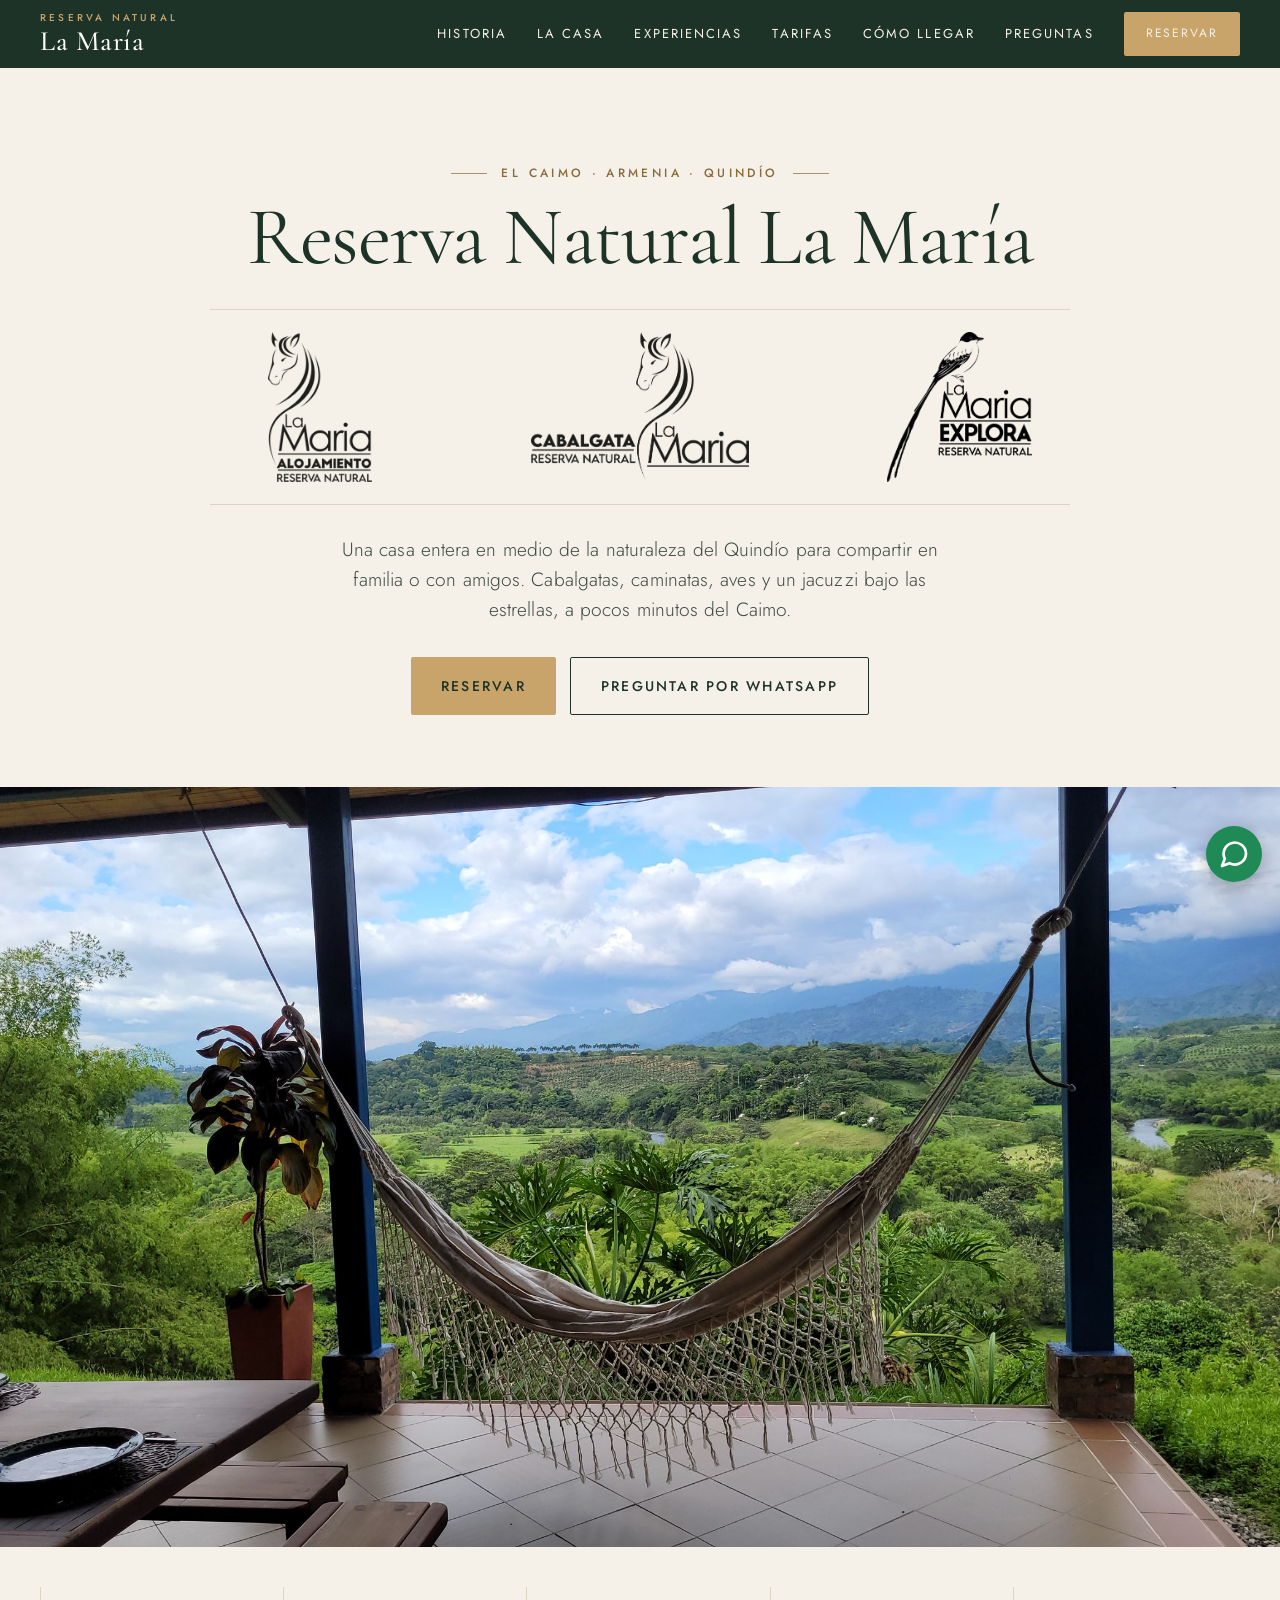
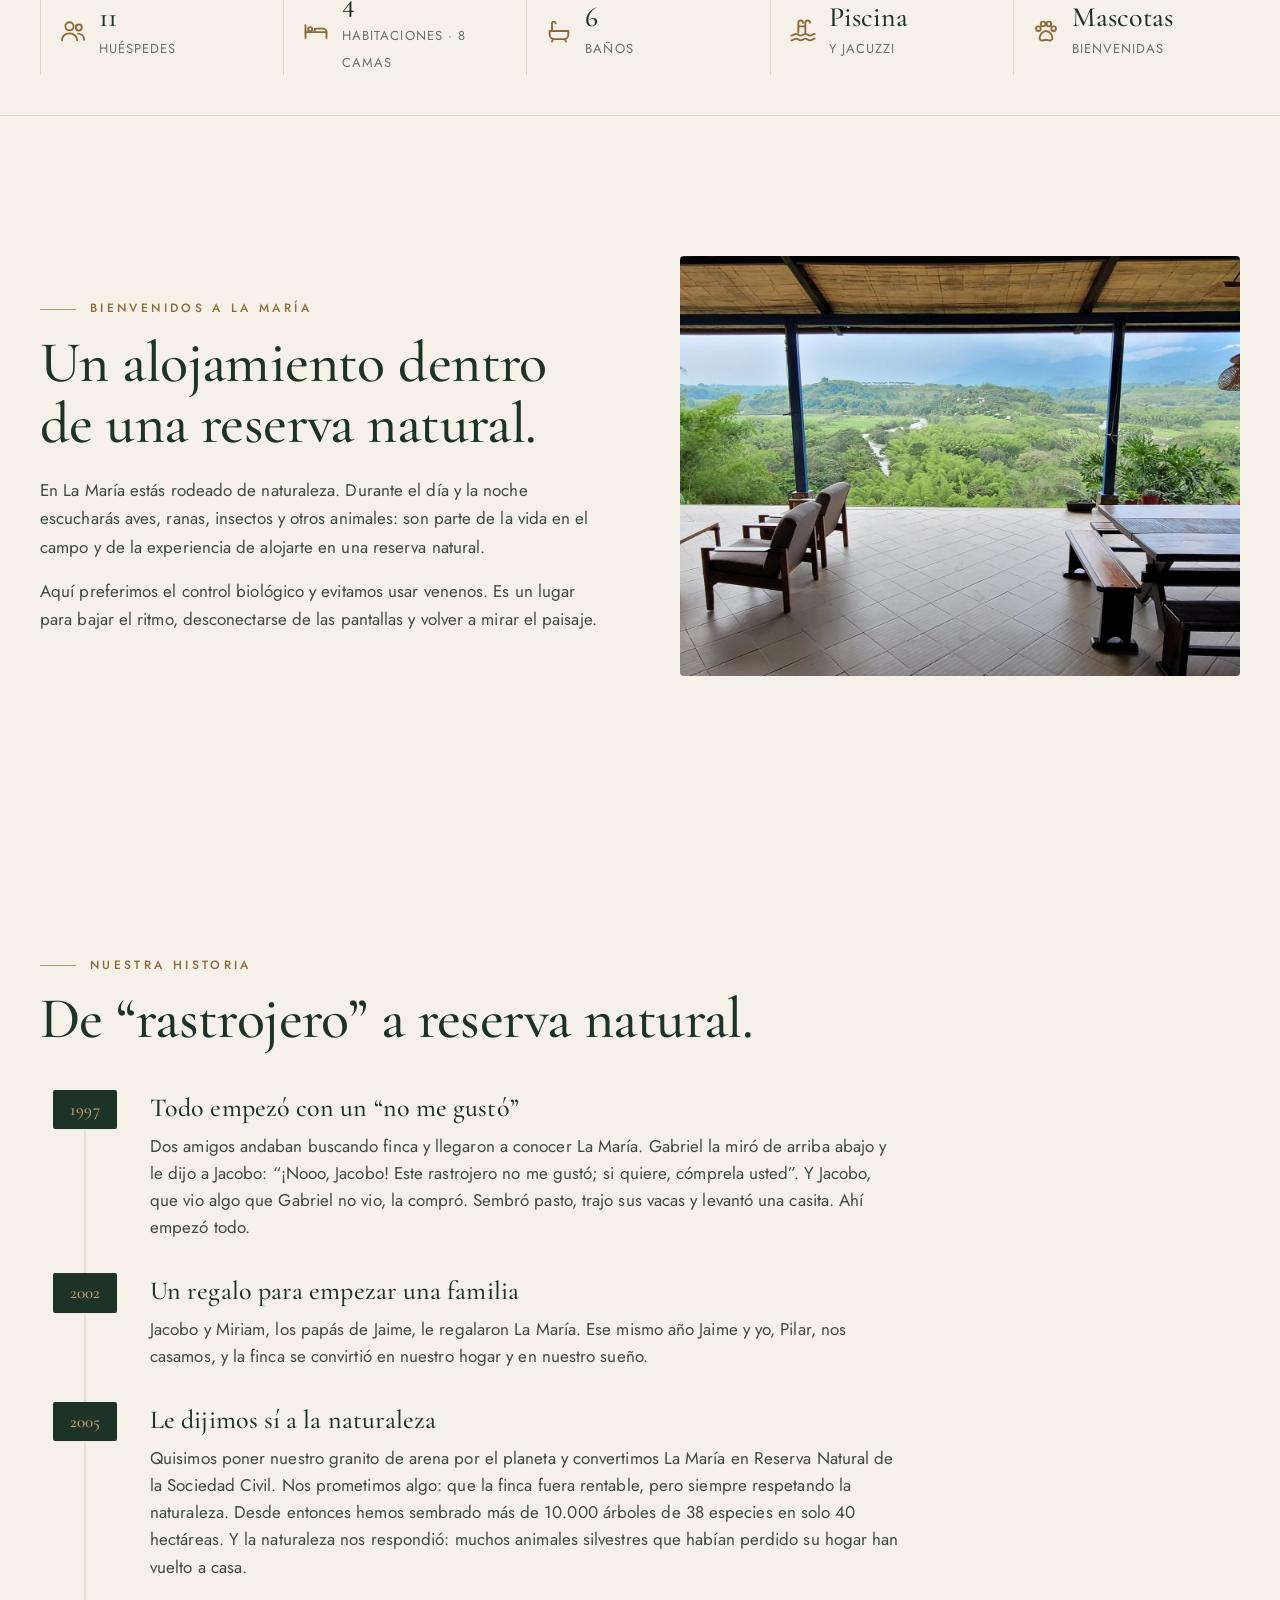
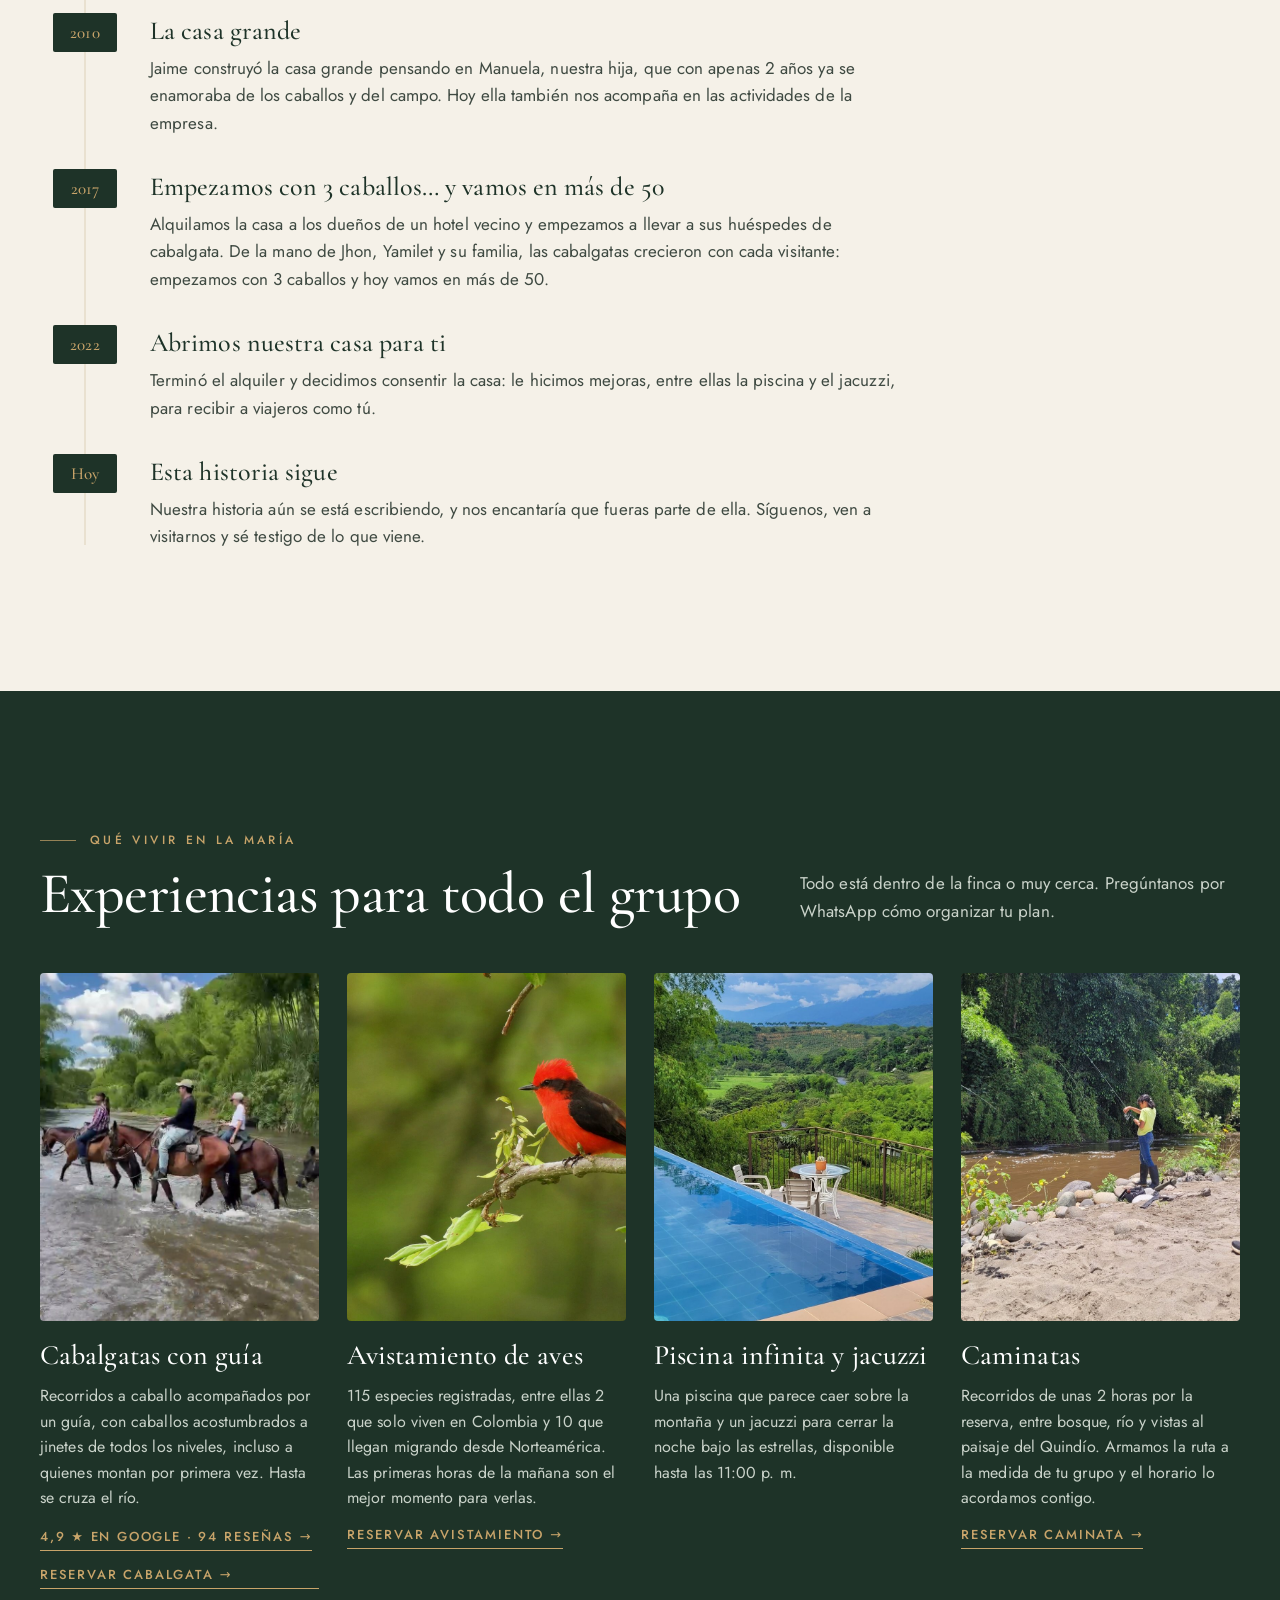
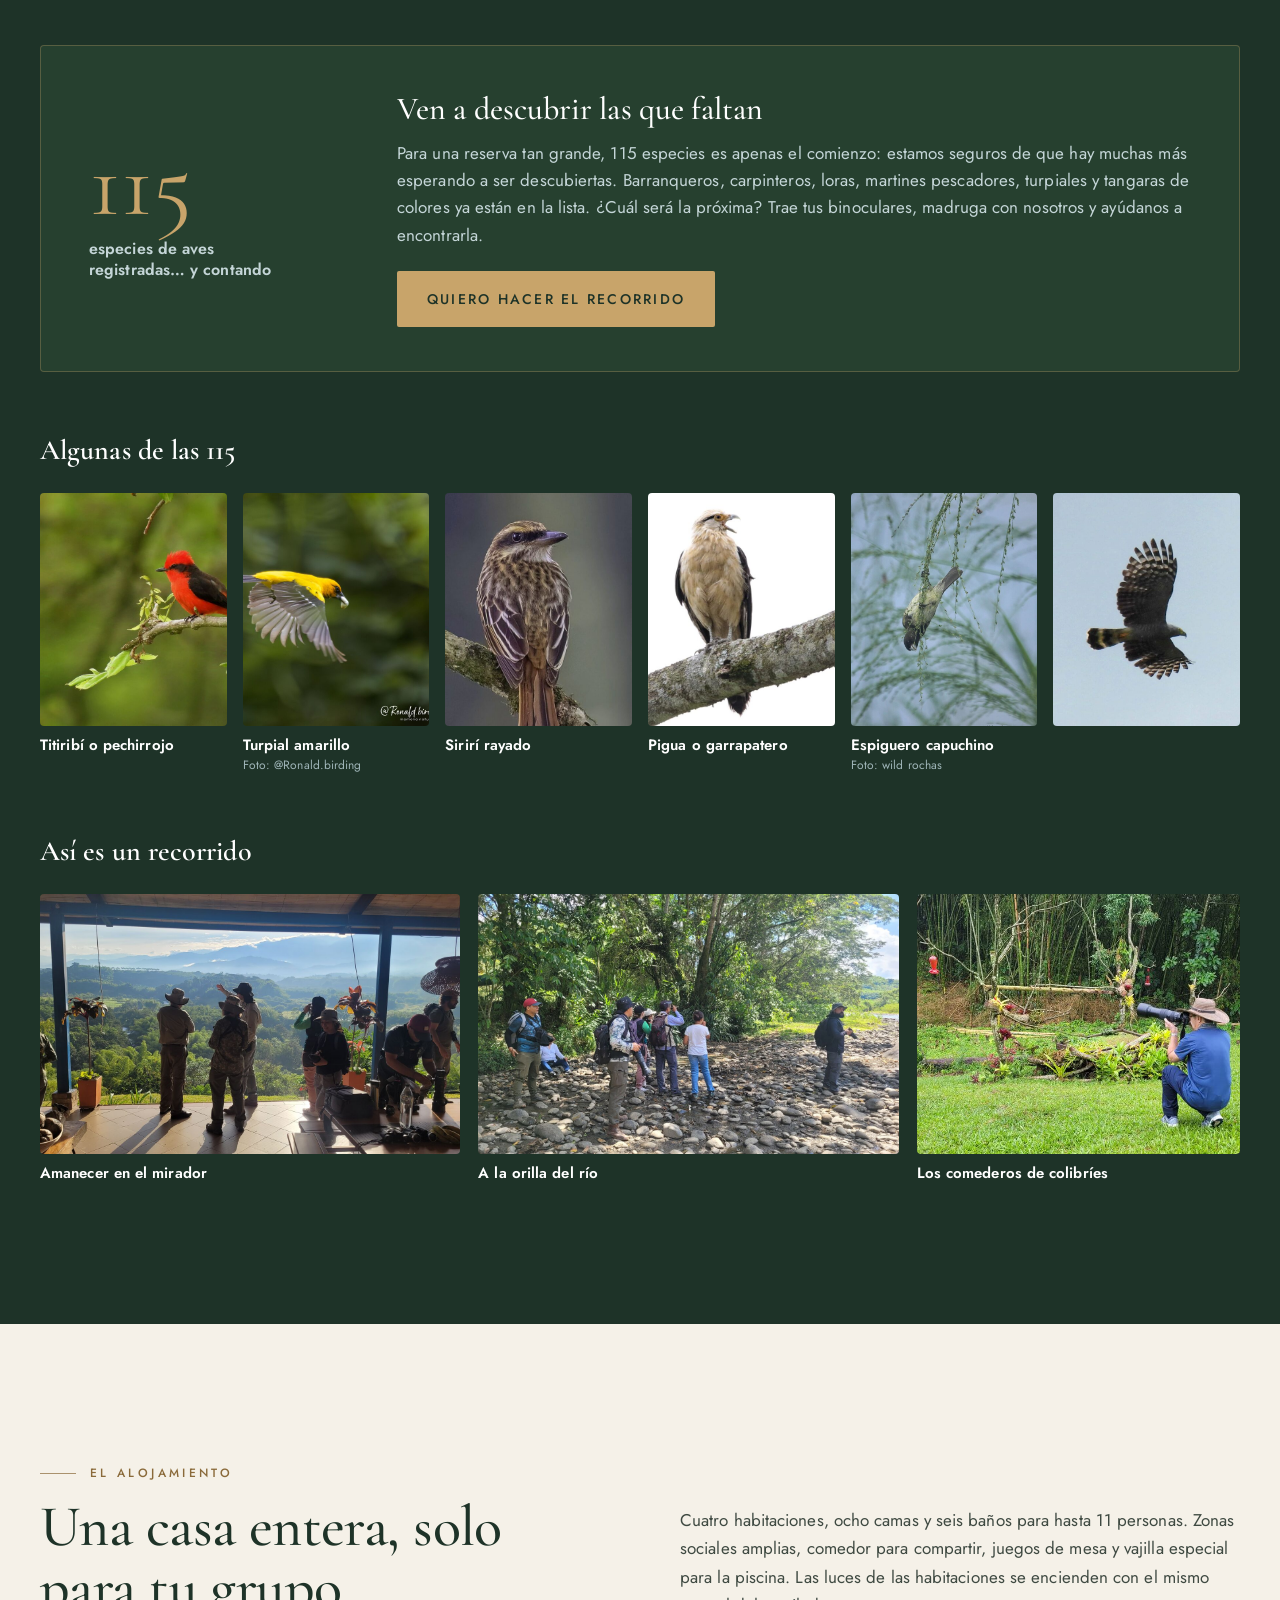
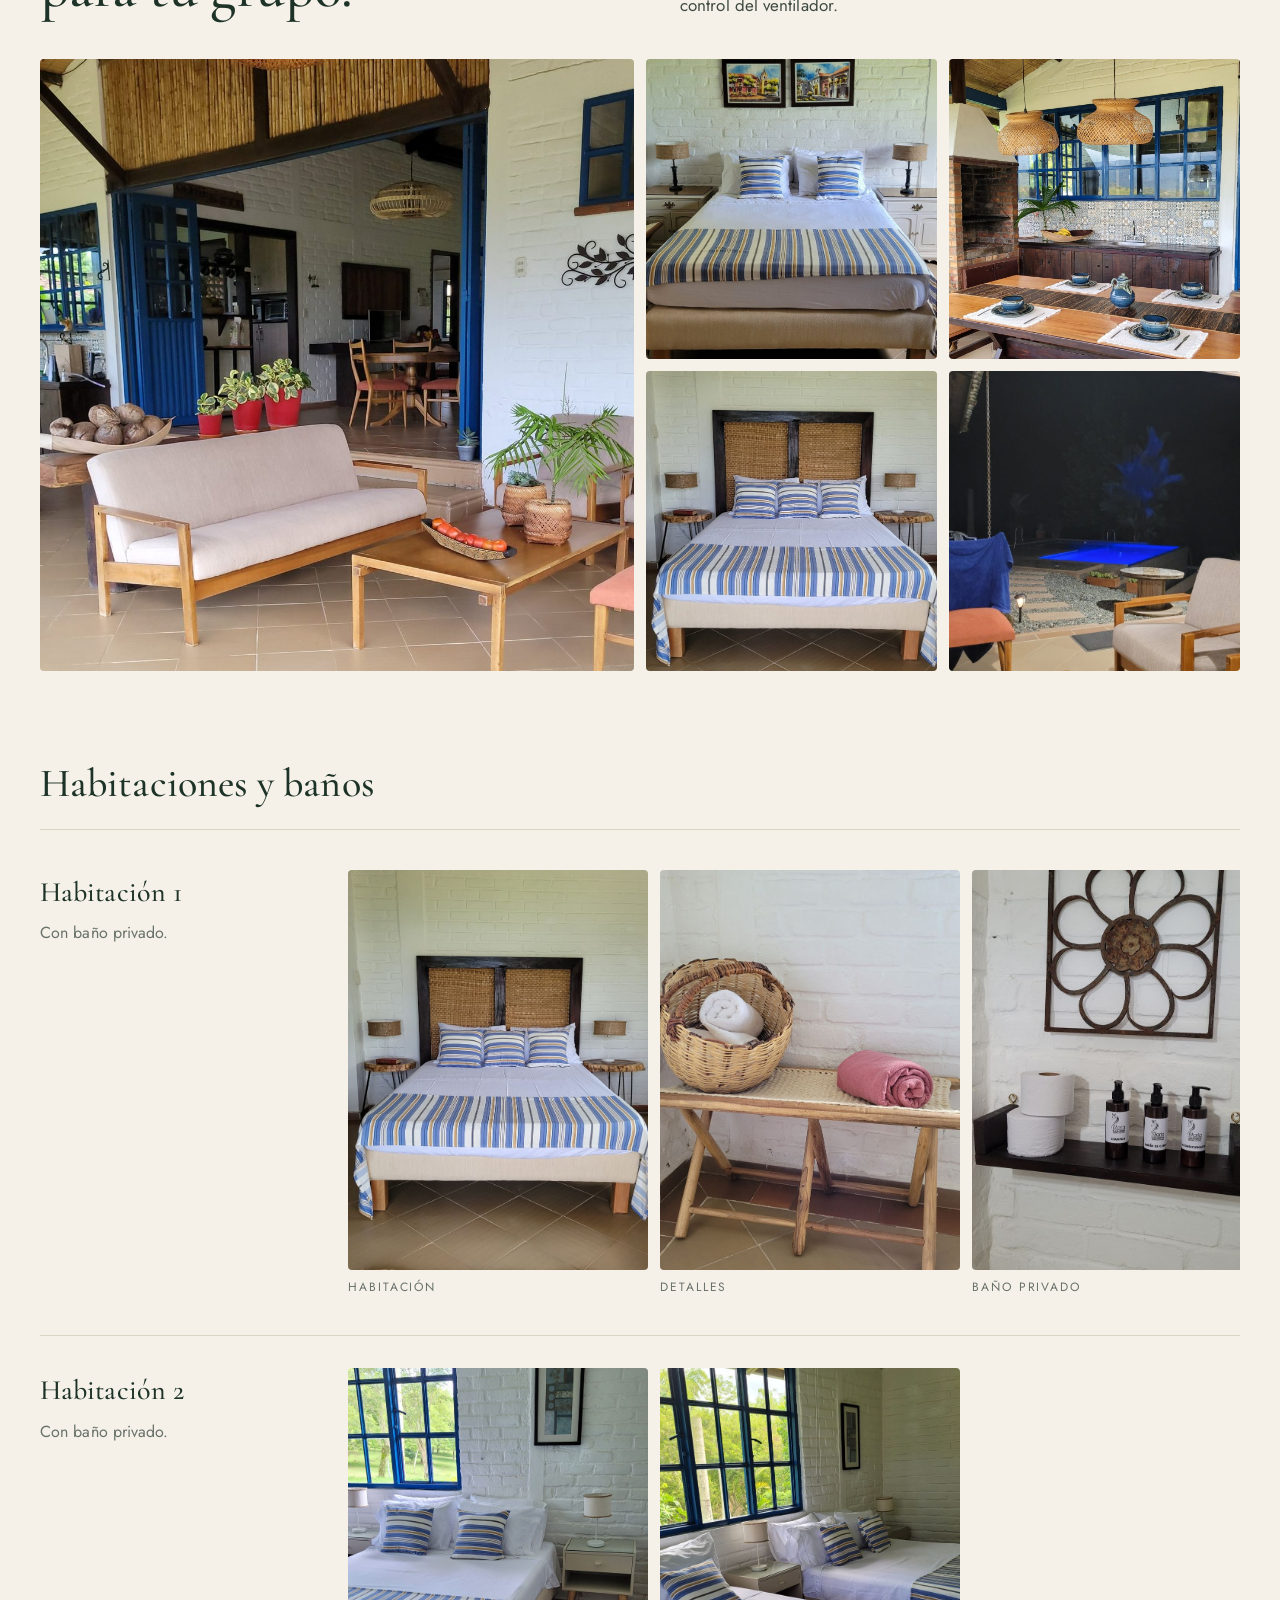
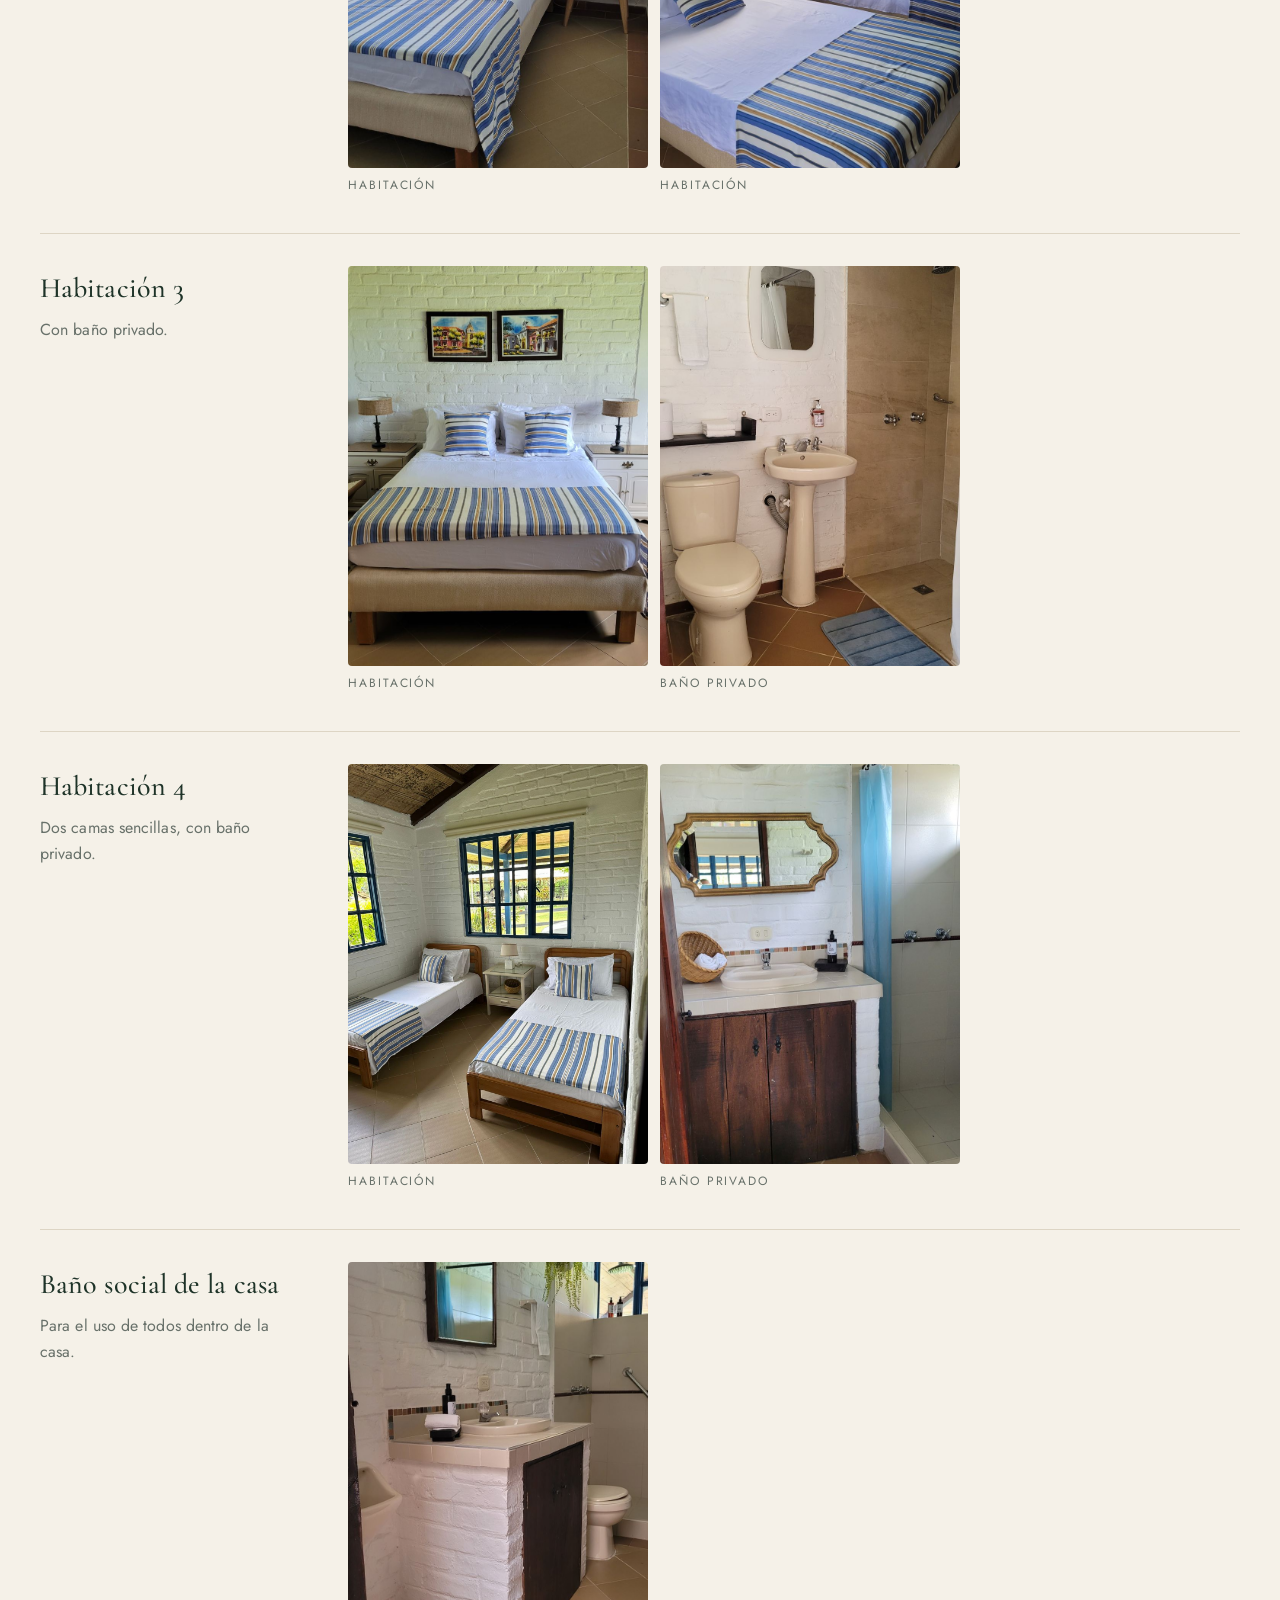
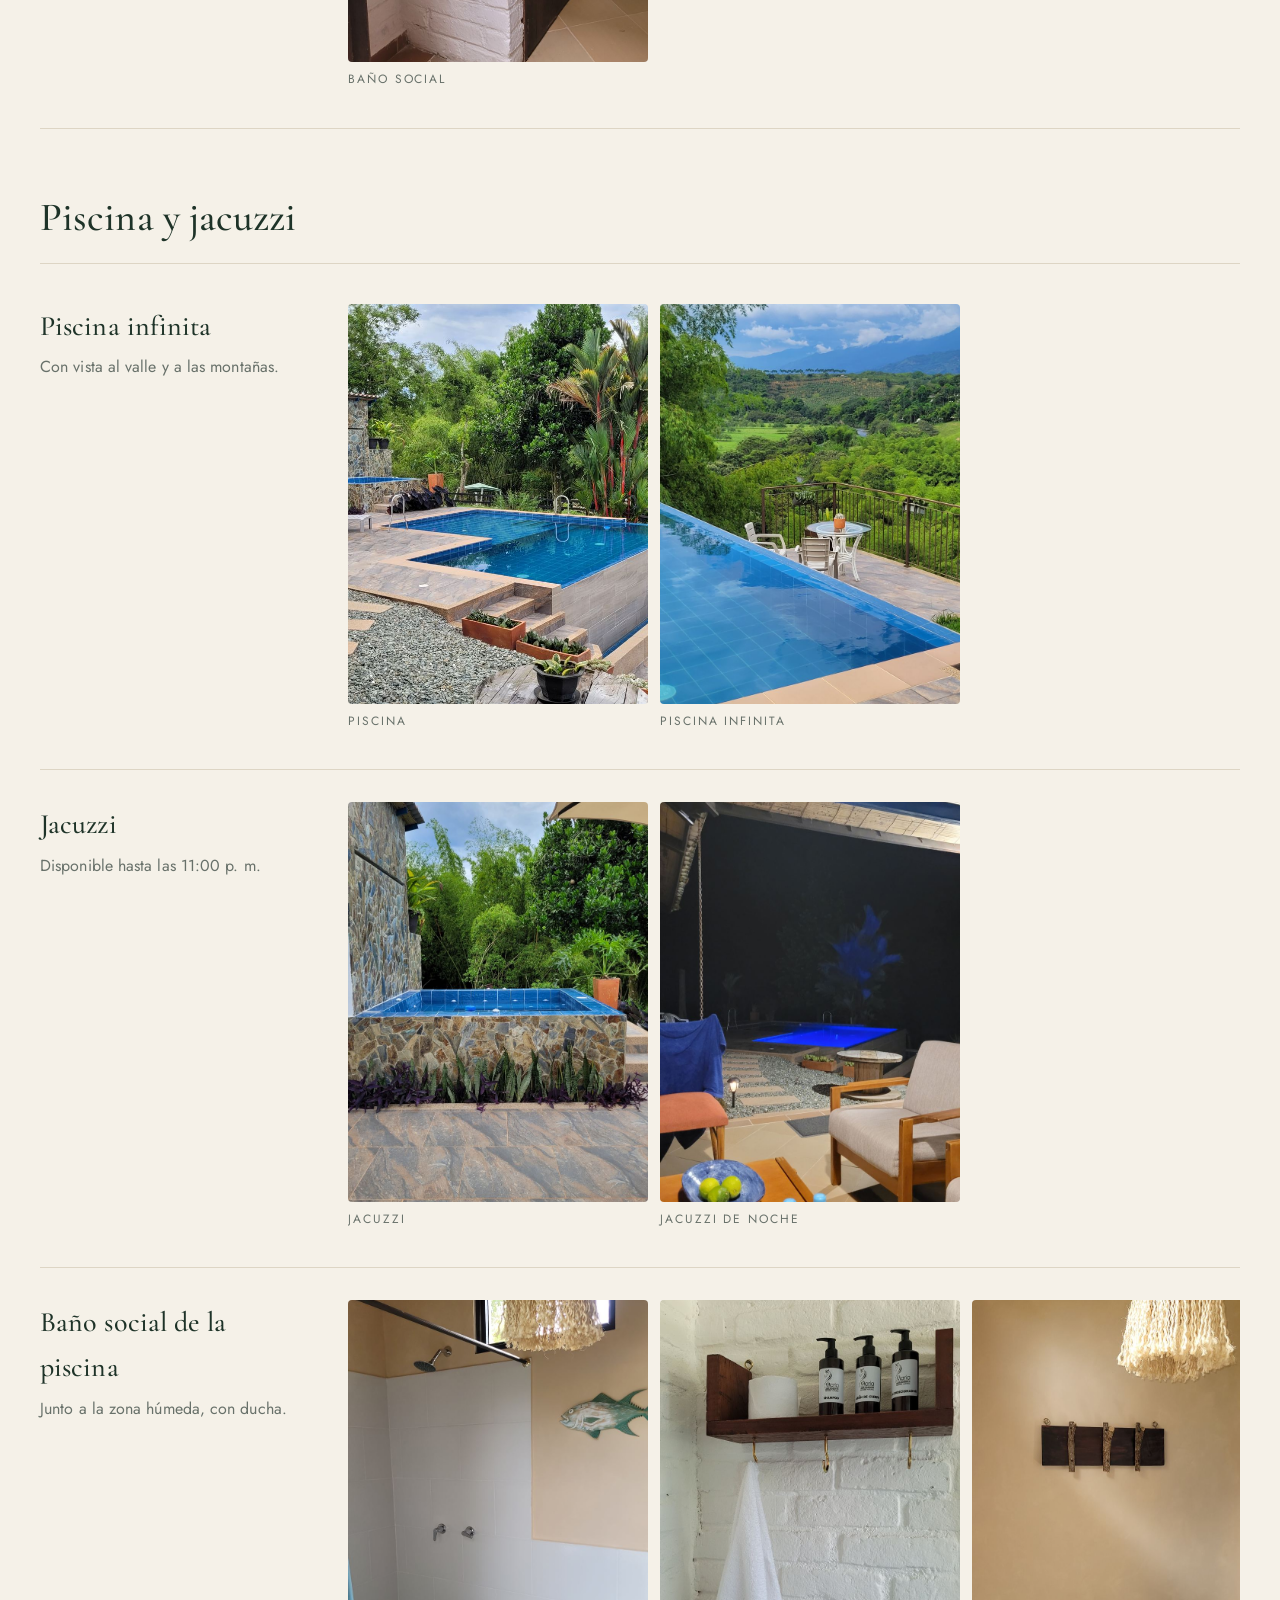
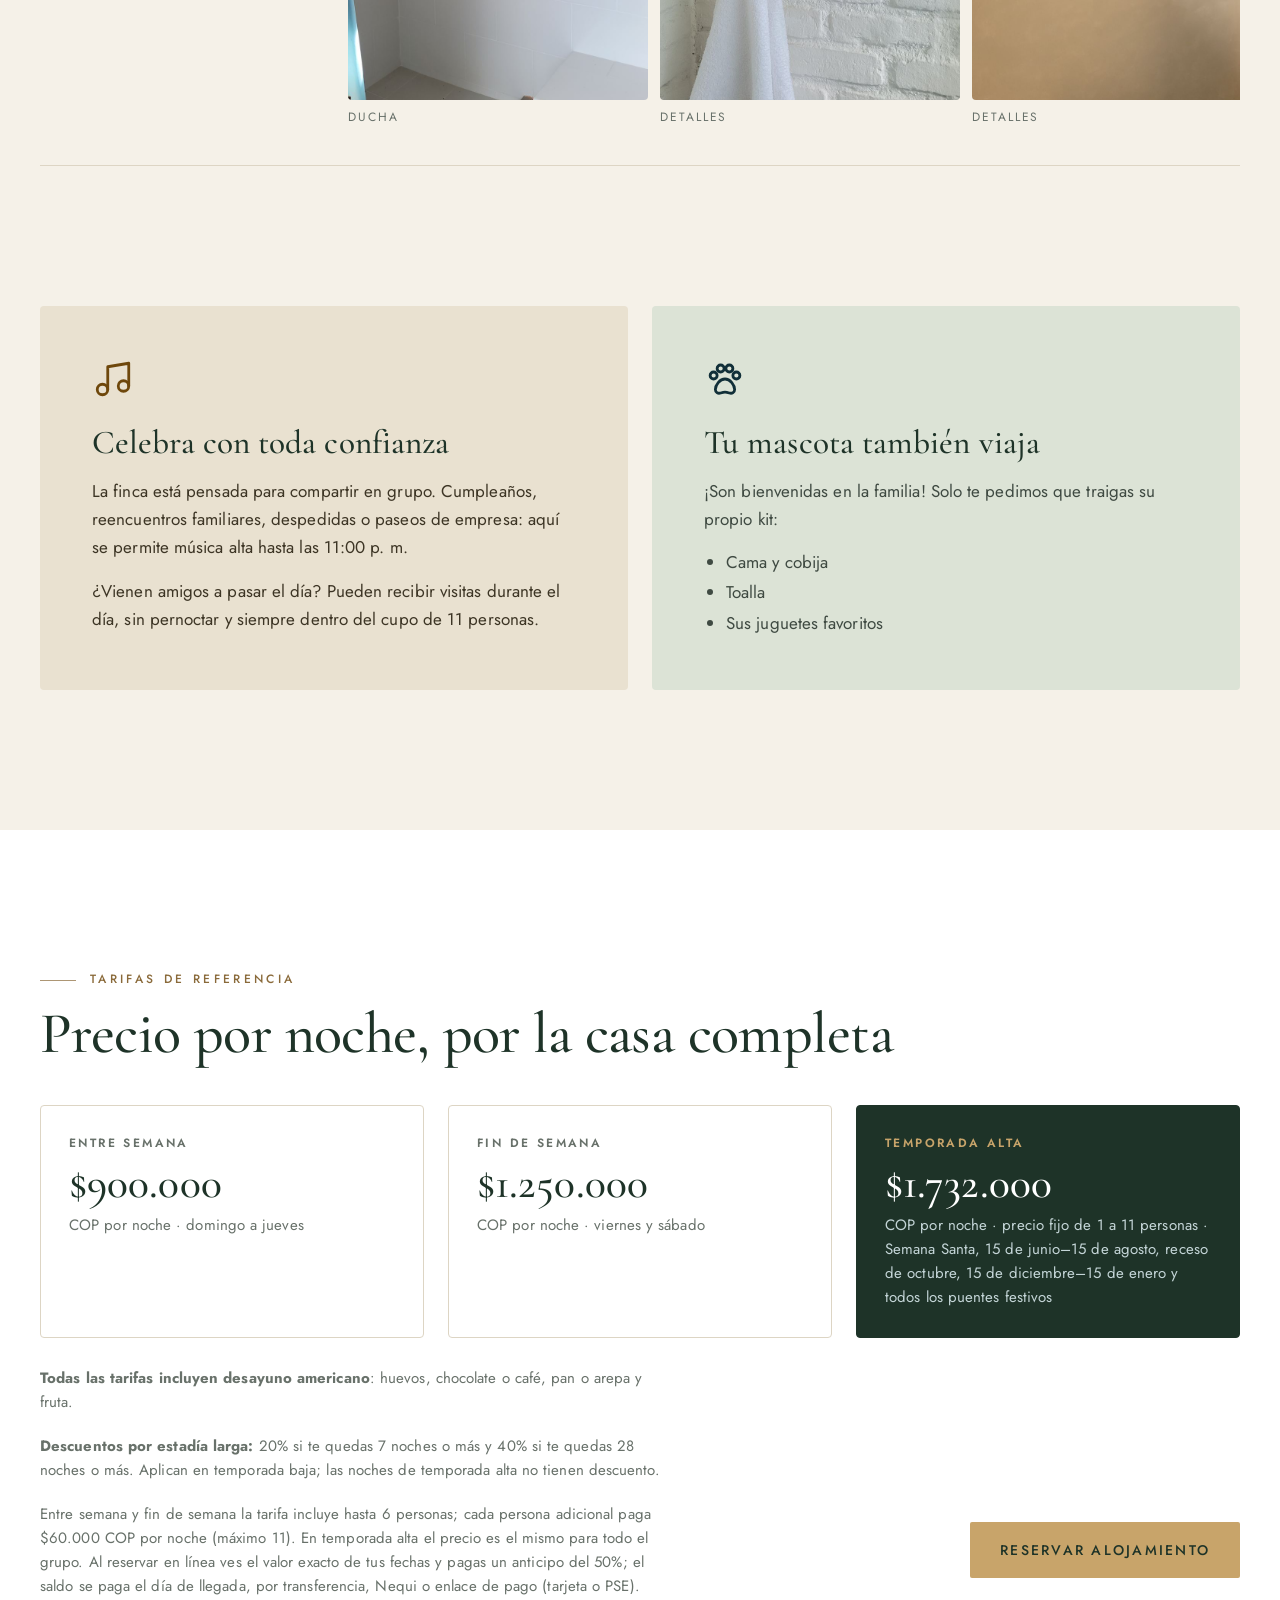
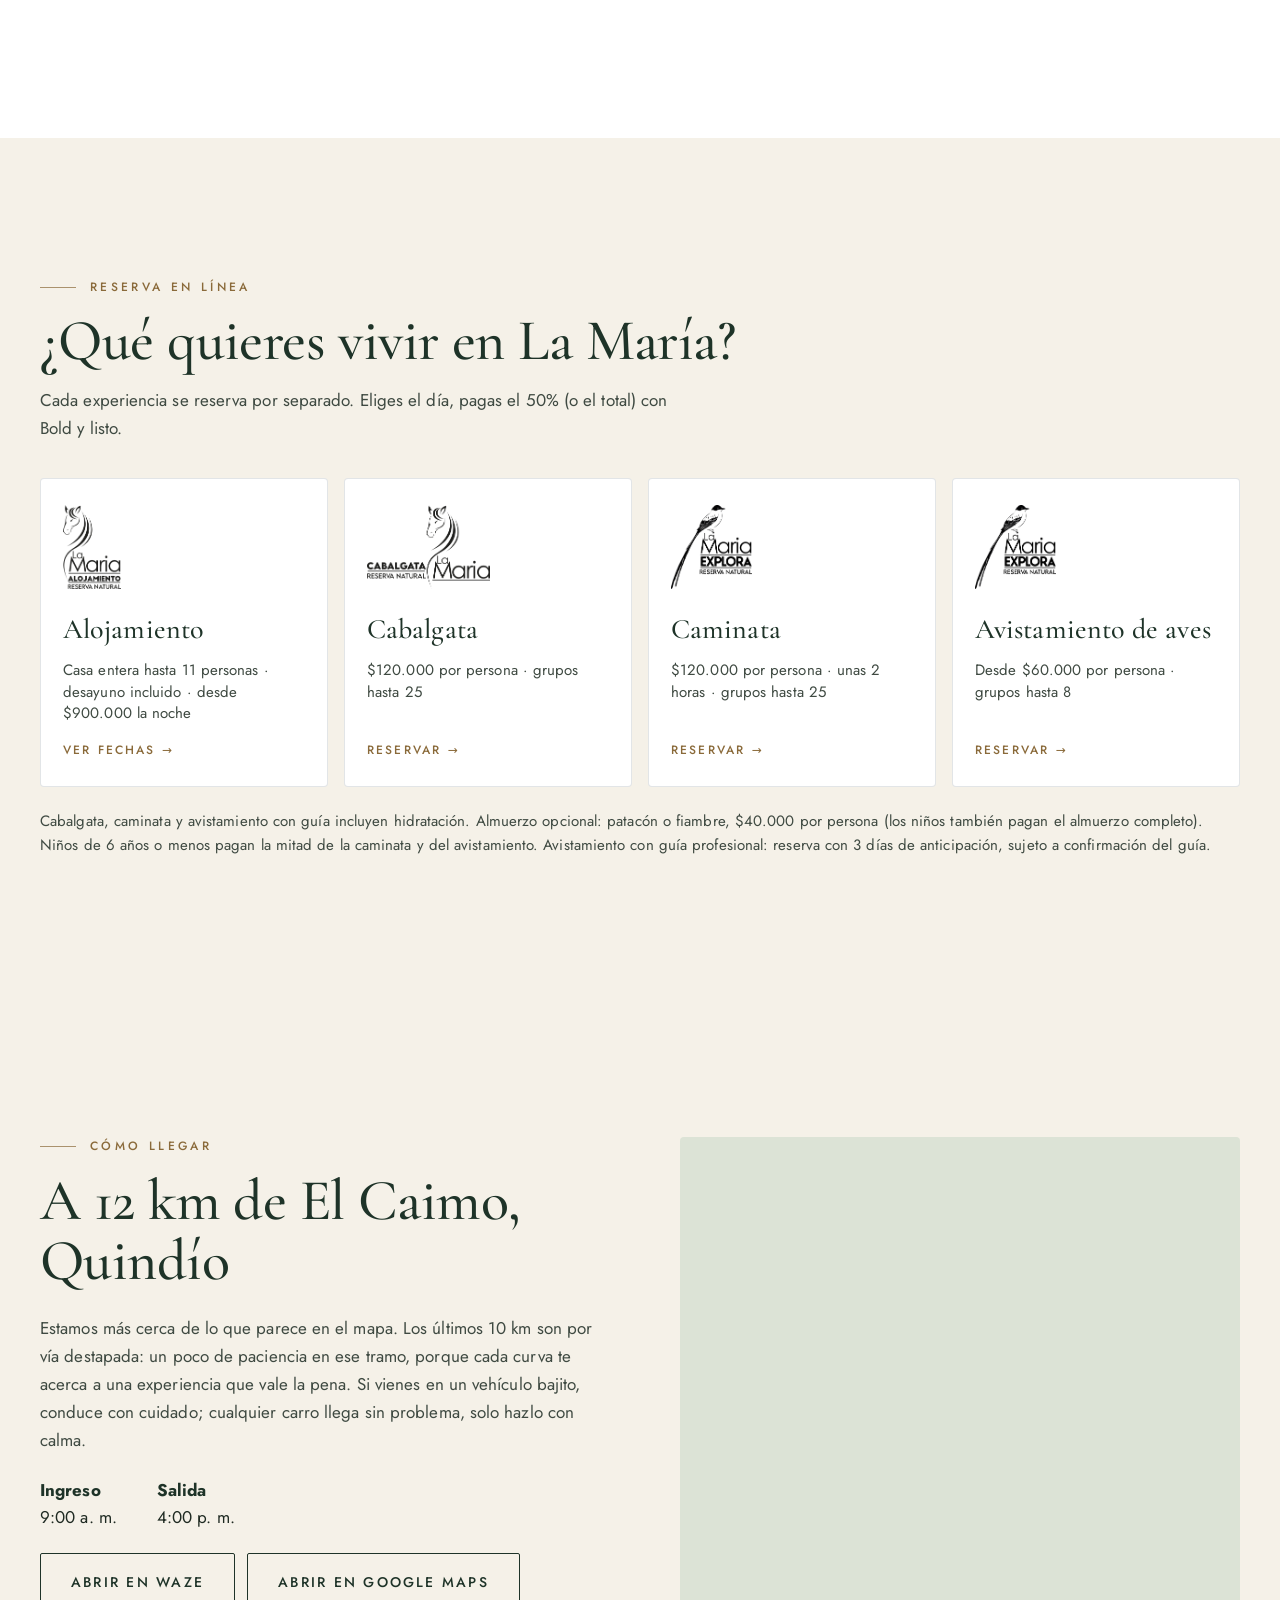
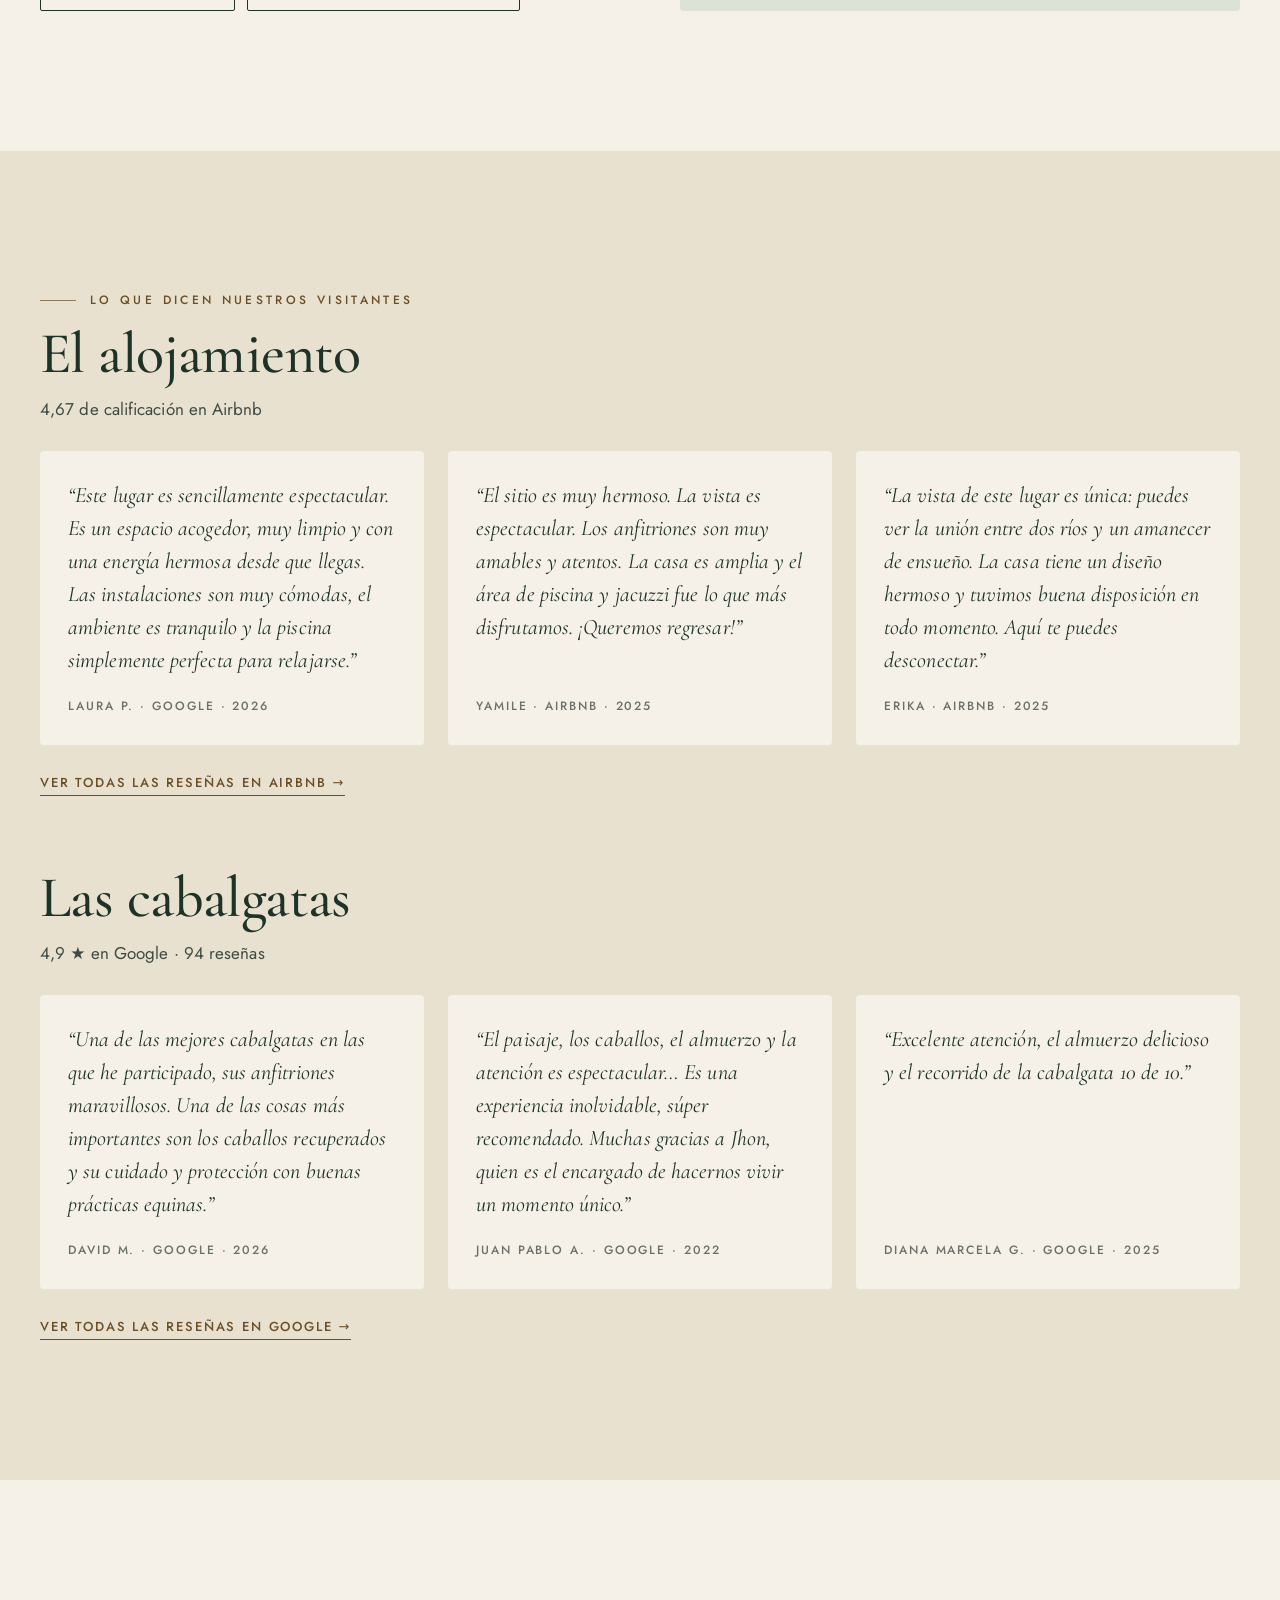
==== public/index.html @ b5fce2a3 "Página web de La María con reservas y pagos por Bold en Cloudflare - Copia la página publicada (text" ====
<!doctype html><html><head><meta charset=utf8><meta name=viewport content="width=device-width,initial-scale=1"><style>:root{color-scheme:light}body{margin:0;padding:0;font:14px -apple-system,BlinkMacSystemFont,sans-serif;background:#faf9f5;color:#141413}img{max-width:100%}[hidden]:not([hidden=until-found i]){display:none!important}</style></head><body>
<!doctype html>
<html lang="es">
<head>
<meta charset="utf-8">
<meta name="viewport" content="width=device-width, initial-scale=1">
<title>La María · Alojamiento Reserva Natural | Finca con piscina en Armenia, Quindío</title>
<meta name="description" content="Finca para grupos de hasta 11 personas en una reserva natural cerca de Armenia, Quindío: piscina infinita con vista a la montaña, jacuzzi, cabalgatas, avistamiento de aves y caminatas. Mascotas bienvenidas. Reservas por WhatsApp.">
<meta name="theme-color" content="#1E3328">
<link rel="icon" type="image/png" href="img/favicon.png">
<link rel="apple-touch-icon" href="img/favicon.png">

<!-- Cómo se ve al compartir el enlace en WhatsApp, Facebook, etc. -->
<meta property="og:type" content="website">
<meta property="og:locale" content="es_CO">
<meta property="og:title" content="La María · Alojamiento Reserva Natural">
<meta property="og:description" content="Piscina infinita, vista a la montaña y caballos, a pocos minutos del Caimo, Quindío.">
<meta property="og:image" content="img/portada.jpg">

<link rel="preconnect" href="https://fonts.googleapis.com">
<link rel="preconnect" href="https://fonts.gstatic.com" crossorigin>
<link href="https://fonts.googleapis.com/css2?family=Cormorant+Garamond:ital,wght@0,400;0,500;0,600;1,400&family=Jost:wght@300;400;500;600&display=swap" rel="stylesheet">
<link rel="stylesheet" href="estilos.css">

<!-- Datos para Google (aparecer mejor en las búsquedas) -->
<script type="application/ld+json">
{
  "@context": "https://schema.org",
  "@type": "LodgingBusiness",
  "name": "La María · Alojamiento Reserva Natural",
  "description": "Casa entera para grupos de hasta 11 personas en una reserva natural del Quindío, con piscina infinita, jacuzzi, cabalgatas, avistamiento de aves y caminatas.",
  "telephone": "+57 311 397 7479",
  "image": "img/portada.jpg",
  "address": {"@type": "PostalAddress", "addressLocality": "El Caimo, Armenia", "addressRegion": "Quindío", "addressCountry": "CO"},
  "checkinTime": "09:00",
  "checkoutTime": "16:00",
  "petsAllowed": true,
  "hasMap": "https://maps.google.com/?cid=16045112246110359834",
  "numberOfRooms": 4,
  "amenityFeature": [
    {"@type": "LocationFeatureSpecification", "name": "Piscina", "value": true},
    {"@type": "LocationFeatureSpecification", "name": "Jacuzzi", "value": true},
    {"@type": "LocationFeatureSpecification", "name": "Desayuno incluido", "value": true},
    {"@type": "LocationFeatureSpecification", "name": "Cabalgatas", "value": true}
  ],
  "sameAs": ["https://www.instagram.com/alojamiento_reservanatural"]
}
</script>
</head>
<body>

<!-- ============ ENCABEZADO ============ -->
<header class="encabezado">
  <div class="contenedor">
    <a class="logo logo-texto" href="#inicio"><span>Reserva Natural</span>La María</a>
    <nav class="menu" aria-label="Menú principal">
      <a href="#historia">Historia</a>
  <a href="#casa">La casa</a>
      <a href="#experiencias">Experiencias</a>
      <a href="#tarifas">Tarifas</a>
      <a href="#ubicacion">Cómo llegar</a>
      <a href="#preguntas">Preguntas</a>
      <a class="btn-reservar" href="#reservar">Reservar</a>
    </nav>
    <button class="boton-menu" type="button" aria-label="Abrir menú" aria-expanded="false" aria-controls="menu-movil">
      <svg width="22" height="22" viewBox="0 0 24 24" fill="none" stroke="currentColor" stroke-width="2" stroke-linecap="round"><path d="M4 7h16M4 12h16M4 17h16"/></svg>
    </button>
  </div>
</header>

<nav class="menu-movil" id="menu-movil" aria-label="Menú">
  <button class="boton-menu cerrar" type="button" aria-label="Cerrar menú">
    <svg width="22" height="22" viewBox="0 0 24 24" fill="none" stroke="currentColor" stroke-width="2" stroke-linecap="round"><path d="M6 6l12 12M18 6L6 18"/></svg>
  </button>
  <a href="#historia">Historia</a>
  <a href="#casa">La casa</a>
  <a href="#experiencias">Experiencias</a>
  <a href="#tarifas">Tarifas</a>
  <a href="#ubicacion">Cómo llegar</a>
  <a href="#preguntas">Preguntas</a>
  <a class="btn-reservar" href="#reservar">Reservar en línea</a>
  <a class="btn-wa js-wa" href="#" style="margin-top:12px">Escribir por WhatsApp</a>
</nav>

<main>
<!-- ============ PORTADA ============ -->
<section class="portada" id="inicio">
  <div class="contenedor portada-texto">
    <p class="eyebrow">El Caimo · Armenia · Quindío</p>
    <h1>Reserva Natural La María</h1>
    <div class="marcas">
      <a class="marca" href="#casa"><img src="img/logos/alojamiento-negro.png" alt="La María Alojamiento · Reserva Natural"></a>
      <a class="marca" href="#experiencias"><img src="img/logos/cabalgata-negro.png" alt="La María Cabalgata · Reserva Natural"></a>
      <a class="marca" href="#experiencias"><img src="img/logos/explora-negro.png" alt="La María Explora · Reserva Natural"></a>
    </div>
    <p class="lead">Una casa entera en medio de la naturaleza del Quindío para compartir en familia o con amigos. Cabalgatas, caminatas, aves y un jacuzzi bajo las estrellas, a pocos minutos del Caimo.</p>
    <div class="acciones">
      <a class="btn-reservar" href="#reservar">Reservar</a>
      <a class="btn-borde js-wa" href="#">Preguntar por WhatsApp</a>
    </div>
  </div>
  <div class="portada-foto"><img src="img/portada-hamaca.jpg" alt="Hamaca en el corredor de La María con vista al valle y las montañas" fetchpriority="high"></div>
</section>

<!-- ============ DATOS RÁPIDOS ============ -->
<section class="datos" aria-label="La casa en cifras">
  <div class="contenedor">
    <div class="dato"><svg viewBox="0 0 24 24" fill="none" stroke-width="1.6" stroke-linecap="round" stroke-linejoin="round" aria-hidden="true"><circle cx="9" cy="8" r="3.5"/><path d="M2.5 20c0-3.6 2.9-6 6.5-6s6.5 2.4 6.5 6"/><circle cx="17" cy="9" r="2.6"/><path d="M16.5 14.2c2.8.2 5 2.2 5 5.3"/></svg><div><strong>11</strong><span>huéspedes</span></div></div>
    <div class="dato"><svg viewBox="0 0 24 24" fill="none" stroke-width="1.6" stroke-linecap="round" stroke-linejoin="round" aria-hidden="true"><path d="M3 18V7"/><path d="M3 13h18v5"/><path d="M21 13a3 3 0 0 0-3-3h-7v3"/><circle cx="7" cy="10.5" r="1.8"/></svg><div><strong>4</strong><span>habitaciones · 8 camas</span></div></div>
    <div class="dato"><svg viewBox="0 0 24 24" fill="none" stroke-width="1.6" stroke-linecap="round" stroke-linejoin="round" aria-hidden="true"><path d="M4 12h16v3a4 4 0 0 1-4 4H8a4 4 0 0 1-4-4v-3z"/><path d="M6 12V5.5A1.5 1.5 0 0 1 9 5.5"/><path d="M7 19l-1 2M17 19l1 2"/></svg><div><strong>6</strong><span>baños</span></div></div>
    <div class="dato"><svg viewBox="0 0 24 24" fill="none" stroke-width="1.6" stroke-linecap="round" stroke-linejoin="round" aria-hidden="true"><path d="M2 16c2 0 2-1.5 4-1.5S8 16 10 16s2-1.5 4-1.5 2 1.5 4 1.5 2-1.5 4-1.5"/><path d="M2 20c2 0 2-1.5 4-1.5S8 20 10 20s2-1.5 4-1.5 2 1.5 4 1.5 2-1.5 4-1.5"/><path d="M8 13V5a2 2 0 0 1 4 0M14 13V5a2 2 0 0 1 4 0M8 8h6"/></svg><div><strong>Piscina</strong><span>y jacuzzi</span></div></div>
    <div class="dato"><svg viewBox="0 0 24 24" fill="none" stroke-width="1.6" stroke-linecap="round" stroke-linejoin="round" aria-hidden="true"><circle cx="5.5" cy="10" r="2"/><circle cx="9.5" cy="6" r="2"/><circle cx="14.5" cy="6" r="2"/><circle cx="18.5" cy="10" r="2"/><path d="M12 12c-3 0-5.5 3.5-5.5 6 0 1.6 1.4 2.5 3 2 1-.3 1.7-.5 2.5-.5s1.5.2 2.5.5c1.6.5 3-.4 3-2 0-2.5-2.5-6-5.5-6z"/></svg><div><strong>Mascotas</strong><span>bienvenidas</span></div></div>
  </div>
</section>

<!-- ============ LA RESERVA ============ -->
<section class="seccion">
  <div class="contenedor dos-col">
    <div>
      <p class="eyebrow">Bienvenidos a La María</p>
      <h2 class="h2">Un alojamiento dentro de una reserva natural.</h2>
      <p class="texto" style="margin-top:22px">En La María estás rodeado de naturaleza. Durante el día y la noche escucharás aves, ranas, insectos y otros animales: son parte de la vida en el campo y de la experiencia de alojarte en una reserva natural.</p>
      <p class="texto">Aquí preferimos el control biológico y evitamos usar venenos. Es un lugar para bajar el ritmo, desconectarse de las pantallas y volver a mirar el paisaje.</p>
    </div>
    <div class="foto" style="aspect-ratio:4/3"><img src="img/vista-montana.jpg" alt="Vista a la montaña desde La María" loading="lazy"></div>
  </div>
</section>

<!-- ============ NUESTRA HISTORIA ============ -->
<section class="seccion historia" id="historia">
  <div class="contenedor">
    <p class="eyebrow">Nuestra historia</p>
    <h2 class="h2">De “rastrojero” a reserva natural.</h2>
    <ol class="linea-tiempo">
      <li class="hito"><span class="hito-ano">1997</span><div><h3>Todo empezó con un “no me gustó”</h3><p>Dos amigos andaban buscando finca y llegaron a conocer La María. Gabriel la miró de arriba abajo y le dijo a Jacobo: “¡Nooo, Jacobo! Este rastrojero no me gustó; si quiere, cómprela usted”. Y Jacobo, que vio algo que Gabriel no vio, la compró. Sembró pasto, trajo sus vacas y levantó una casita. Ahí empezó todo.</p></div></li>
      <li class="hito"><span class="hito-ano">2002</span><div><h3>Un regalo para empezar una familia</h3><p>Jacobo y Miriam, los papás de Jaime, le regalaron La María. Ese mismo año Jaime y yo, Pilar, nos casamos, y la finca se convirtió en nuestro hogar y en nuestro sueño.</p></div></li>
      <li class="hito"><span class="hito-ano">2005</span><div><h3>Le dijimos sí a la naturaleza</h3><p>Quisimos poner nuestro granito de arena por el planeta y convertimos La María en Reserva Natural de la Sociedad Civil. Nos prometimos algo: que la finca fuera rentable, pero siempre respetando la naturaleza. Desde entonces hemos sembrado más de 10.000 árboles de 38 especies en solo 40 hectáreas. Y la naturaleza nos respondió: muchos animales silvestres que habían perdido su hogar han vuelto a casa.</p></div></li>
      <li class="hito"><span class="hito-ano">2010</span><div><h3>La casa grande</h3><p>Jaime construyó la casa grande pensando en Manuela, nuestra hija, que con apenas 2 años ya se enamoraba de los caballos y del campo. Hoy ella también nos acompaña en las actividades de la empresa.</p></div></li>
      <li class="hito"><span class="hito-ano">2017</span><div><h3>Empezamos con 3 caballos… y vamos en más de 50</h3><p>Alquilamos la casa a los dueños de un hotel vecino y empezamos a llevar a sus huéspedes de cabalgata. De la mano de Jhon, Yamilet y su familia, las cabalgatas crecieron con cada visitante: empezamos con 3 caballos y hoy vamos en más de 50.</p></div></li>
      <li class="hito"><span class="hito-ano">2022</span><div><h3>Abrimos nuestra casa para ti</h3><p>Terminó el alquiler y decidimos consentir la casa: le hicimos mejoras, entre ellas la piscina y el jacuzzi, para recibir a viajeros como tú.</p></div></li>
      <li class="hito"><span class="hito-ano">Hoy</span><div><h3>Esta historia sigue</h3><p>Nuestra historia aún se está escribiendo, y nos encantaría que fueras parte de ella. Síguenos, ven a visitarnos y sé testigo de lo que viene.</p></div></li>
    </ol>
  </div>
</section>

<!-- ============ EXPERIENCIAS ============ -->
<section class="seccion oscuro" id="experiencias">
  <div class="contenedor">
    <div class="cabecera-seccion">
      <div>
        <p class="eyebrow">Qué vivir en La María</p>
        <h2 class="h2">Experiencias para todo el grupo</h2>
      </div>
      <p class="texto">Todo está dentro de la finca o muy cerca. Pregúntanos por WhatsApp cómo organizar tu plan.</p>
    </div>
    <div class="tarjetas">
      <article class="tarjeta">
        <div class="foto"><img src="img/cabalgata.jpg" alt="Cabalgata en La María" loading="lazy"></div>
        <h3>Cabalgatas con guía</h3>
        <p>Recorridos a caballo acompañados por un guía, con caballos acostumbrados a jinetes de todos los niveles, incluso a quienes montan por primera vez. Hasta se cruza el río.</p>
        <a class="link-fuerte" href="https://maps.google.com/?cid=10584108364430197333" target="_blank" rel="noopener">4,9 ★ en Google · 94 reseñas →</a>
        <a class="link-reservar" href="reservar-cabalgata.html">Reservar cabalgata →</a>
      </article>
      <article class="tarjeta">
        <div class="foto"><img src="img/aves.jpg" alt="Titiribí o pechirrojo en la reserva" loading="lazy"></div>
        <h3>Avistamiento de aves</h3>
        <p>115 especies registradas, entre ellas 2 que solo viven en Colombia y 10 que llegan migrando desde Norteamérica. Las primeras horas de la mañana son el mejor momento para verlas.</p>
        <a class="link-reservar" href="reservar-aves.html">Reservar avistamiento →</a>
      </article>
      <article class="tarjeta">
        <div class="foto"><img src="img/piscina.jpg" alt="Piscina infinita" loading="lazy"></div>
        <h3>Piscina infinita y jacuzzi</h3>
        <p>Una piscina que parece caer sobre la montaña y un jacuzzi para cerrar la noche bajo las estrellas, disponible hasta las 11:00 p. m.</p>
      </article>
      <article class="tarjeta">
        <div class="foto"><img src="img/caminata.jpg" alt="Sendero de la reserva" loading="lazy"></div>
        <h3>Caminatas</h3>
        <p>Recorridos de unas 2 horas por la reserva, entre bosque, río y vistas al paisaje del Quindío. Armamos la ruta a la medida de tu grupo y el horario lo acordamos contigo.</p>
        <a class="link-reservar" href="reservar-caminata.html">Reservar caminata →</a>
      </article>
    </div>

    <div class="banda-aves">
      <div class="cifra-aves"><strong>115</strong><span>especies de aves<br>registradas… y contando</span></div>
      <div>
        <h3>Ven a descubrir las que faltan</h3>
        <p>Para una reserva tan grande, 115 especies es apenas el comienzo: estamos seguros de que hay muchas más esperando a ser descubiertas. Barranqueros, carpinteros, loras, martines pescadores, turpiales y tangaras de colores ya están en la lista. ¿Cuál será la próxima? Trae tus binoculares, madruga con nosotros y ayúdanos a encontrarla.</p>
        <a class="btn-reservar" href="reservar-aves.html">Quiero hacer el recorrido</a>
      </div>
    </div>

    <h3 class="subtitulo-aves">Algunas de las 115</h3>
    <div class="galeria-aves">
        <figure class="ave"><img src="img/aves/titiribi.jpg" alt="Titiribí o pechirrojo" loading="lazy"><figcaption>Titiribí o pechirrojo</figcaption></figure>
        <figure class="ave"><img style="object-position:65% 50%" src="img/aves/turpial-amarillo.jpg" alt="Turpial amarillo" loading="lazy"><figcaption>Turpial amarillo<small>Foto: @Ronald.birding</small></figcaption></figure>
        <figure class="ave"><img src="img/aves/siriri-rayado.jpg" alt="Sirirí rayado" loading="lazy"><figcaption>Sirirí rayado</figcaption></figure>
        <figure class="ave"><img src="img/aves/pigua.jpg" alt="Pigua o garrapatero" loading="lazy"><figcaption>Pigua o garrapatero</figcaption></figure>
        <figure class="ave"><img src="img/aves/espiguero-capuchino.jpg" alt="Espiguero capuchino" loading="lazy"><figcaption>Espiguero capuchino<small>Foto: wild rochas</small></figcaption></figure>
        <figure class="ave"><img src="img/aves/gavilan.jpg" alt="Ave rapaz en vuelo sobre la reserva" loading="lazy"></figure>
    </div>

    <h3 class="subtitulo-aves">Así es un recorrido</h3>
    <div class="galeria-recorrido">
      <figure><img src="img/aves/recorrido-mirador.jpg" alt="Observadores de aves en el mirador de la casa al amanecer" loading="lazy"><figcaption>Amanecer en el mirador</figcaption></figure>
      <figure><img src="img/aves/recorrido-rio.jpg" alt="Grupo de observadores de aves a la orilla del río" loading="lazy"><figcaption>A la orilla del río</figcaption></figure>
      <figure><img src="img/aves/recorrido-comederos.jpg" alt="Fotógrafo junto a los comederos de colibríes" loading="lazy"><figcaption>Los comederos de colibríes</figcaption></figure>
    </div>
  </div>
</section>

<!-- ============ LA CASA ============ -->
<section class="seccion" id="casa">
  <div class="contenedor">
    <div class="dos-col" style="align-items:end">
      <div>
        <p class="eyebrow">El alojamiento</p>
        <h2 class="h2">Una casa entera, solo para tu grupo.</h2>
      </div>
      <p class="texto">Cuatro habitaciones, ocho camas y seis baños para hasta 11 personas. Zonas sociales amplias, comedor para compartir, juegos de mesa y vajilla especial para la piscina. Las luces de las habitaciones se encienden con el mismo control del ventilador.</p>
    </div>
    <div class="galeria">
      <div class="foto grande"><img src="img/fachada.jpg" alt="Fachada y zona social de la casa" loading="lazy"></div>
      <div class="foto"><img src="img/habitacion-principal.jpg" alt="Habitación principal" loading="lazy"></div>
      <div class="foto"><img src="img/comedor.jpg" alt="Comedor y zona social" loading="lazy"></div>
      <div class="foto"><img src="img/habitacion-2.jpg" alt="Habitación" loading="lazy"></div>
      <div class="foto"><img src="img/jacuzzi-noche.jpg" alt="Jacuzzi de noche" loading="lazy"></div>
    </div>

    <div class="espacios">
      <h3 class="espacios-titulo">Habitaciones y baños</h3>
      <article class="espacio">
        <div class="espacio-info"><h3>Habitación 1</h3><p>Con baño privado.</p></div>
        <div class="espacio-fotos"><figure><img src="img/espacios/hab1-cama.jpg" alt="Habitación" loading="lazy"><figcaption>Habitación</figcaption></figure><figure><img src="img/espacios/hab1-banca.jpg" alt="Detalles" loading="lazy"><figcaption>Detalles</figcaption></figure><figure><img src="img/espacios/hab1-bano.jpg" alt="Baño privado" loading="lazy"><figcaption>Baño privado</figcaption></figure></div>
      </article>
      <article class="espacio">
        <div class="espacio-info"><h3>Habitación 2</h3><p>Con baño privado.</p></div>
        <div class="espacio-fotos"><figure><img src="img/espacios/hab2-cama.jpg" alt="Habitación" loading="lazy"><figcaption>Habitación</figcaption></figure><figure><img src="img/espacios/hab2-camas.jpg" alt="Habitación" loading="lazy"><figcaption>Habitación</figcaption></figure></div>
      </article>
      <article class="espacio">
        <div class="espacio-info"><h3>Habitación 3</h3><p>Con baño privado.</p></div>
        <div class="espacio-fotos"><figure><img src="img/espacios/hab3-cama.jpg" alt="Habitación" loading="lazy"><figcaption>Habitación</figcaption></figure><figure><img src="img/espacios/hab3-bano.jpg" alt="Baño privado" loading="lazy"><figcaption>Baño privado</figcaption></figure></div>
      </article>
      <article class="espacio">
        <div class="espacio-info"><h3>Habitación 4</h3><p>Dos camas sencillas, con baño privado.</p></div>
        <div class="espacio-fotos"><figure><img src="img/espacios/hab4-camas.jpg" alt="Habitación" loading="lazy"><figcaption>Habitación</figcaption></figure><figure><img src="img/espacios/hab4-bano.jpg" alt="Baño privado" loading="lazy"><figcaption>Baño privado</figcaption></figure></div>
      </article>
      <article class="espacio">
        <div class="espacio-info"><h3>Baño social de la casa</h3><p>Para el uso de todos dentro de la casa.</p></div>
        <div class="espacio-fotos"><figure><img src="img/espacios/bano-social.jpg" alt="Baño social" loading="lazy"><figcaption>Baño social</figcaption></figure></div>
      </article>
      <h3 class="espacios-titulo">Piscina y jacuzzi</h3>
      <article class="espacio">
        <div class="espacio-info"><h3>Piscina infinita</h3><p>Con vista al valle y a las montañas.</p></div>
        <div class="espacio-fotos"><figure><img src="img/espacios/piscina-1.jpg" alt="Piscina" loading="lazy"><figcaption>Piscina</figcaption></figure><figure><img src="img/espacios/piscina-2.jpg" alt="Piscina infinita" loading="lazy"><figcaption>Piscina infinita</figcaption></figure></div>
      </article>
      <article class="espacio">
        <div class="espacio-info"><h3>Jacuzzi</h3><p>Disponible hasta las 11:00 p. m.</p></div>
        <div class="espacio-fotos"><figure><img src="img/espacios/jacuzzi-1.jpg" alt="Jacuzzi" loading="lazy"><figcaption>Jacuzzi</figcaption></figure><figure><img src="img/espacios/jacuzzi-2.jpg" alt="Jacuzzi de noche" loading="lazy"><figcaption>Jacuzzi de noche</figcaption></figure></div>
      </article>
      <article class="espacio">
        <div class="espacio-info"><h3>Baño social de la piscina</h3><p>Junto a la zona húmeda, con ducha.</p></div>
        <div class="espacio-fotos"><figure><img src="img/espacios/piscina-bano-1.jpg" alt="Ducha" loading="lazy"><figcaption>Ducha</figcaption></figure><figure><img src="img/espacios/piscina-bano-2.jpg" alt="Detalles" loading="lazy"><figcaption>Detalles</figcaption></figure><figure><img src="img/espacios/piscina-bano-3.jpg" alt="Detalles" loading="lazy"><figcaption>Detalles</figcaption></figure><figure><img src="img/espacios/piscina-bano-4.jpg" alt="Baño" loading="lazy"><figcaption>Baño</figcaption></figure><figure><img src="img/espacios/piscina-bano-5.jpg" alt="Baño" loading="lazy"><figcaption>Baño</figcaption></figure><figure><img src="img/espacios/piscina-bano-6.jpg" alt="Baño" loading="lazy"><figcaption>Baño</figcaption></figure></div>
      </article>
    </div>
  </div>
</section>

<!-- ============ CELEBRACIONES Y MASCOTAS ============ -->
<section class="seccion" style="padding-top:0">
  <div class="contenedor paneles">
    <div class="panel panel-arena">
      <svg viewBox="0 0 24 24" fill="none" stroke="#6E470B" stroke-width="1.6" stroke-linecap="round" stroke-linejoin="round" aria-hidden="true"><path d="M9 18V5l12-2v13"/><circle cx="6" cy="18" r="3"/><circle cx="18" cy="16" r="3"/></svg>
      <h3>Celebra con toda confianza</h3>
      <p class="texto">La finca está pensada para compartir en grupo. Cumpleaños, reencuentros familiares, despedidas o paseos de empresa: aquí se permite música alta hasta las 11:00 p. m.</p>
      <p class="texto">¿Vienen amigos a pasar el día? Pueden recibir visitas durante el día, sin pernoctar y siempre dentro del cupo de 11 personas.</p>
    </div>
    <div class="panel panel-salvia">
      <svg viewBox="0 0 24 24" fill="none" stroke="#112F38" stroke-width="1.6" stroke-linecap="round" stroke-linejoin="round" aria-hidden="true"><circle cx="5.5" cy="10" r="2"/><circle cx="9.5" cy="6" r="2"/><circle cx="14.5" cy="6" r="2"/><circle cx="18.5" cy="10" r="2"/><path d="M12 12c-3 0-5.5 3.5-5.5 6 0 1.6 1.4 2.5 3 2 1-.3 1.7-.5 2.5-.5s1.5.2 2.5.5c1.6.5 3-.4 3-2 0-2.5-2.5-6-5.5-6z"/></svg>
      <h3>Tu mascota también viaja</h3>
      <p class="texto">¡Son bienvenidas en la familia! Solo te pedimos que traigas su propio kit:</p>
      <ul><li>Cama y cobija</li><li>Toalla</li><li>Sus juguetes favoritos</li></ul>
    </div>
  </div>
</section>

<!-- ============ TARIFAS ============ -->
<section class="seccion tarifas" id="tarifas">
  <div class="contenedor">
    <p class="eyebrow">Tarifas de referencia</p>
    <h2 class="h2">Precio por noche, por la casa completa</h2>
    <div class="precios">
      <div class="precio"><div class="tipo">Entre semana</div><div class="valor">$900.000</div><div class="detalle">COP por noche · domingo a jueves</div></div>
      <div class="precio"><div class="tipo">Fin de semana</div><div class="valor">$1.250.000</div><div class="detalle">COP por noche · viernes y sábado</div></div>
      <div class="precio destacado"><div class="tipo">Temporada alta</div><div class="valor">$1.732.000</div><div class="detalle">COP por noche · precio fijo de 1 a 11 personas · Semana Santa, 15 de junio–15 de agosto, receso de octubre, 15 de diciembre–15 de enero y todos los puentes festivos</div></div>
    </div>
    <div class="nota-tarifas">
      <p><strong>Todas las tarifas incluyen desayuno americano</strong>: huevos, chocolate o café, pan o arepa y fruta.</p>
      <p><strong>Descuentos por estadía larga:</strong> 20% si te quedas 7 noches o más y 40% si te quedas 28 noches o más. Aplican en temporada baja; las noches de temporada alta no tienen descuento.</p>
      <p>Entre semana y fin de semana la tarifa incluye hasta 6 personas; cada persona adicional paga $60.000 COP por noche (máximo 11). En temporada alta el precio es el mismo para todo el grupo. Al reservar en línea ves el valor exacto de tus fechas y pagas un anticipo del 50%; el saldo se paga el día de llegada, por transferencia, Nequi o enlace de pago (tarjeta o PSE).</p>
      <a class="btn-reservar" href="reservar.html"><svg viewBox="0 0 24 24" fill="none" stroke="currentColor" stroke-width="2" stroke-linecap="round" stroke-linejoin="round" aria-hidden="true"><rect x="3" y="5" width="18" height="16" rx="2"/><path d="M3 10h18M8 3v4M16 3v4"/></svg>Reservar alojamiento</a>
    </div>
  </div>
</section>

<!-- ============ RESERVAR ============ -->
<section class="seccion reservar-todo" id="reservar">
  <div class="contenedor">
    <p class="eyebrow">Reserva en línea</p>
    <h2 class="h2">¿Qué quieres vivir en La María?</h2>
    <p class="texto" style="margin-top:14px;max-width:640px">Cada experiencia se reserva por separado. Eliges el día, pagas el 50% (o el total) con Bold y listo.</p>
    <div class="opciones-reserva">
      <a class="op-reserva" href="reservar.html">
        <img src="img/logos/alojamiento-negro.png" alt="" loading="lazy">
        <strong>Alojamiento</strong>
        <span>Casa entera hasta 11 personas · desayuno incluido · desde $900.000 la noche</span>
        <em>Ver fechas →</em>
      </a>
      <a class="op-reserva" href="reservar-cabalgata.html">
        <img src="img/logos/cabalgata-negro.png" alt="" loading="lazy">
        <strong>Cabalgata</strong>
        <span>$120.000 por persona · grupos hasta 25</span>
        <em>Reservar →</em>
      </a>
      <a class="op-reserva" href="reservar-caminata.html">
        <img src="img/logos/explora-negro.png" alt="" loading="lazy">
        <strong>Caminata</strong>
        <span>$120.000 por persona · unas 2 horas · grupos hasta 25</span>
        <em>Reservar →</em>
      </a>
      <a class="op-reserva" href="reservar-aves.html">
        <img src="img/logos/explora-negro.png" alt="" loading="lazy">
        <strong>Avistamiento de aves</strong>
        <span>Desde $60.000 por persona · grupos hasta 8</span>
        <em>Reservar →</em>
      </a>
    </div>
    <p class="nota-reservar">Cabalgata, caminata y avistamiento con guía incluyen hidratación. Almuerzo opcional: patacón o fiambre, $40.000 por persona (los niños también pagan el almuerzo completo). Niños de 6 años o menos pagan la mitad de la caminata y del avistamiento. Avistamiento con guía profesional: reserva con 3 días de anticipación, sujeto a confirmación del guía.</p>
  </div>
</section>

<!-- ============ UBICACIÓN ============ -->
<section class="seccion" id="ubicacion">
  <div class="contenedor dos-col" style="align-items:stretch">
    <div>
      <p class="eyebrow">Cómo llegar</p>
      <h2 class="h2">A 12 km de El Caimo, Quindío</h2>
      <p class="texto" style="margin-top:22px">Estamos más cerca de lo que parece en el mapa. Los últimos 10 km son por vía destapada: un poco de paciencia en ese tramo, porque cada curva te acerca a una experiencia que vale la pena. Si vienes en un vehículo bajito, conduce con cuidado; cualquier carro llega sin problema, solo hazlo con calma.</p>
      <div class="horario">
        <div><strong>Ingreso</strong>9:00 a. m.</div>
        <div><strong>Salida</strong>4:00 p. m.</div>
      </div>
      <div class="botones-mapa">
                <a class="btn-borde" href="https://waze.com/ul/hd2f15btuw" target="_blank" rel="noopener">ABRIR EN WAZE</a>
        <a class="btn-borde" href="https://maps.google.com/?cid=16045112246110359834" target="_blank" rel="noopener">ABRIR EN GOOGLE MAPS</a>
      </div>
    </div>
    <div class="mapa">
            <iframe title="Mapa de ubicación de La María" loading="lazy" referrerpolicy="no-referrer-when-downgrade" src="https://maps.google.com/maps?cid=16045112246110359834&output=embed"></iframe>
    </div>
  </div>
</section>

<!-- ============ RESEÑAS ============ -->
<section class="seccion resenas" id="resenas">
  <div class="contenedor">
    <p class="eyebrow">Lo que dicen nuestros visitantes</p>
    <h2 class="h2">El alojamiento</h2>
    <p class="texto nota-resenas">4,67 de calificación en Airbnb</p>
    <div class="lista-resenas">
      <blockquote class="resena"><p>“Este lugar es sencillamente espectacular. Es un espacio acogedor, muy limpio y con una energía hermosa desde que llegas. Las instalaciones son muy cómodas, el ambiente es tranquilo y la piscina simplemente perfecta para relajarse.”</p><footer>Laura P. · Google · 2026</footer></blockquote>
      <blockquote class="resena"><p>“El sitio es muy hermoso. La vista es espectacular. Los anfitriones son muy amables y atentos. La casa es amplia y el área de piscina y jacuzzi fue lo que más disfrutamos. ¡Queremos regresar!”</p><footer>Yamile · Airbnb · 2025</footer></blockquote>
      <blockquote class="resena"><p>“La vista de este lugar es única: puedes ver la unión entre dos ríos y un amanecer de ensueño. La casa tiene un diseño hermoso y tuvimos buena disposición en todo momento. Aquí te puedes desconectar.”</p><footer>Erika · Airbnb · 2025</footer></blockquote>
    </div>
    <a class="link-fuerte" href="https://www.airbnb.com.co/h/alojamiento-reservanatural" target="_blank" rel="noopener">Ver todas las reseñas en Airbnb →</a>

    <h2 class="h2 titulo-resenas-2">Las cabalgatas</h2>
    <p class="texto nota-resenas">4,9 ★ en Google · 94 reseñas</p>
    <div class="lista-resenas">
      <blockquote class="resena"><p>“Una de las mejores cabalgatas en las que he participado, sus anfitriones maravillosos. Una de las cosas más importantes son los caballos recuperados y su cuidado y protección con buenas prácticas equinas.”</p><footer>David M. · Google · 2026</footer></blockquote>
      <blockquote class="resena"><p>“El paisaje, los caballos, el almuerzo y la atención es espectacular… Es una experiencia inolvidable, súper recomendado. Muchas gracias a Jhon, quien es el encargado de hacernos vivir un momento único.”</p><footer>Juan Pablo A. · Google · 2022</footer></blockquote>
      <blockquote class="resena"><p>“Excelente atención, el almuerzo delicioso y el recorrido de la cabalgata 10 de 10.”</p><footer>Diana Marcela G. · Google · 2025</footer></blockquote>
    </div>
    <a class="link-fuerte" href="https://maps.google.com/?cid=10584108364430197333" target="_blank" rel="noopener">Ver todas las reseñas en Google →</a>
  </div>
</section>

<!-- ============ PREGUNTAS FRECUENTES ============ -->
<section class="seccion" id="preguntas">
  <div class="contenedor preguntas-grid">
    <div>
      <p class="eyebrow">Antes de venir</p>
      <h2 class="h2">Preguntas frecuentes</h2>
      <p class="texto" style="margin-top:18px">¿Tienes otra duda? Escríbenos y te respondemos por WhatsApp.</p>
    </div>
    <div>
      <details><summary>¿Está incluido el desayuno?</summary><p>Sí. Todas las noches incluyen desayuno americano: huevos, chocolate o café, pan o arepa y fruta. No tiene horario fijo: la persona de la finca que los acompaña se los prepara cuando quieran.</p></details>
      <details><summary>¿Hay descuentos por quedarse más días?</summary><p>Sí: 20% si te quedas 7 noches o más y 40% si te quedas 28 noches o más. El descuento aplica a las noches de temporada baja; en temporada alta el precio es fijo.</p></details>
      <details><summary>¿Cómo pago el saldo?</summary><p>Al reservar pagas el 50% con Bold. El otro 50% se paga el día de llegada, por transferencia, Nequi o enlace de pago (tarjeta o PSE).</p></details>
      <details><summary>¿Qué debo traer?</summary><p>Protector solar, repelente, sombrero y zapatos cómodos. El desayuno está incluido; para almuerzos y cenas trae la comida que necesites, además de tus elementos de aseo y agua embotellada: estamos retirados de cualquier comercio.</p></details>
      <details><summary>¿Qué llevo para la caminata?</summary><p>Botas, repelente, bloqueador solar y ropa de cambio. El recorrido dura unas 2 horas y se arma a la medida del grupo, en el horario que acordemos.</p></details>
      <details><summary>¿Qué llevo para la cabalgata?</summary><p>Pantalón largo, zapatos para el agua, sombrero, repelente, protector solar y ropa de cambio.</p></details>
      <details><summary>¿Puedo llevar a mi mascota?</summary><p>¡Claro! Solo trae su cama, cobija, toalla y sus juguetes favoritos.</p></details>
      <details><summary>¿Hay wifi y televisión?</summary><p>Sí, pero estamos en el campo y la señal no siempre es estable. Es un buen momento para desconectarte un poco de las pantallas.</p></details>
      <details><summary>¿Se puede fumar?</summary><p>En las zonas exteriores, sí. Dentro de la casa te pedimos evitarlo, por comodidad de todos.</p></details>
      <details><summary>¿Cuál es la política de cancelación?</summary><p>Cancelación gratuita hasta 5 días antes de la llegada. Con menos de 5 días se cobra el 50% del valor de la reserva.</p></details>
      <details><summary>¿Cambian las sábanas?</summary><p>Si tu estadía es larga, renovamos las sábanas a partir del tercer día.</p></details>
      <details><summary>¿Hay algo que no esté permitido?</summary><p>No uses serpentinas metálicas en las celebraciones: atascan el filtro de la piscina. Y no arrojes papel higiénico ni otros productos al inodoro.</p></details>
    </div>
  </div>
</section>

<!-- ============ CIERRE ============ -->
<section class="seccion oscuro cierre">
  <div class="contenedor">
    <h2 class="h2">¿Listos para una escapada al Quindío?</h2>
    <p class="texto">Reserva en línea en pocos minutos, o escríbenos y te ayudamos por WhatsApp.</p>
    <div class="acciones" style="justify-content:center">
      <a class="btn-reservar" href="#reservar"><svg viewBox="0 0 24 24" fill="none" stroke="currentColor" stroke-width="2" stroke-linecap="round" stroke-linejoin="round" aria-hidden="true"><rect x="3" y="5" width="18" height="16" rx="2"/><path d="M3 10h18M8 3v4M16 3v4"/></svg>Reservar ahora</a>
      <a class="btn-wa js-wa" href="#">Escribir al +57 311 397 7479</a>
    </div>
  </div>
</section>
</main>

<!-- ============ PIE DE PÁGINA ============ -->
<footer class="pie">
  <div class="contenedor">
    <div class="marcas-pie"><img src="img/logos/alojamiento-blanco.png" alt="La María Alojamiento" loading="lazy"><img src="img/logos/cabalgata-blanco.png" alt="La María Cabalgata" loading="lazy"><img src="img/logos/explora-blanco.png" alt="La María Explora" loading="lazy"></div>
    <div class="pie-cols">
      <div><strong>Contacto</strong>WhatsApp +57 311 397 7479<br>El Caimo, Armenia, Quindío</div>
      <div><strong>Síguenos</strong><a href="https://www.instagram.com/alojamiento_reservanatural" target="_blank" rel="noopener">@alojamiento_reservanatural</a></div>
      <div class="legal"><strong>Legal</strong>RNT 163429<br>© <span id="anio">2026</span> La María</div>
    </div>
  </div>
</footer>

<a class="wa-flotante js-wa" href="#" aria-label="Escribir por WhatsApp">
  <svg viewBox="0 0 24 24" fill="none" stroke="#FFFFFF" stroke-width="2" stroke-linecap="round" stroke-linejoin="round" aria-hidden="true"><path d="M21 11.5a8.4 8.4 0 0 1-12.4 7.4L3 21l2.1-5.4A8.4 8.4 0 1 1 21 11.5z"/></svg>
</a>

<script src="main.js"></script>
</body>
</html>


</body></html>
---- public/estilos.css ----
/* ===== La María · Alojamiento Reserva Natural ===== */
:root{
  --petroleo:#112F38; --petroleo-2:#1B434C; --petroleo-3:#24505A;
  --dorado:#E7B04A; --dorado-osc:#9A6512; --dorado-mas:#6E470B;
  --marfil:#F6F2EA; --arena:#E8D9BC; --salvia:#D5E3E1; --blanco:#FFFFFF;
  --texto:#16282D; --texto-2:#34484D; --texto-3:#52666B; --linea:#E4DDCF;
  --verde-wa:#1F8A55; --verde-wa-osc:#18714A;
  --serif:'Fraunces',Georgia,serif; --sans:'Figtree',system-ui,-apple-system,sans-serif;
  --ancho:1280px; --radio:16px;
}
*,*::before,*::after{box-sizing:border-box}
html{scroll-behavior:smooth;-webkit-text-size-adjust:100%}
body{margin:0;font-family:var(--sans);background:var(--marfil);color:var(--texto);line-height:1.6;font-size:17px}
img{max-width:100%;display:block}
a{color:var(--dorado-osc)} a:hover{color:var(--dorado-mas)}
h1,h2,h3{margin:0}
p{margin:0}
.contenedor{width:100%;max-width:var(--ancho);margin:0 auto;padding:0 20px}
.seccion{padding:72px 0}
@media(min-width:900px){.seccion{padding:110px 0}.contenedor{padding:0 40px}}

.eyebrow{font-size:13px;letter-spacing:.17em;font-weight:700;text-transform:uppercase;color:var(--dorado-osc);margin-bottom:14px}
.h2{font-family:var(--serif);font-weight:600;font-size:clamp(30px,4.2vw,50px);line-height:1.1;color:var(--petroleo)}
.texto{color:var(--texto-2);font-size:17px;line-height:1.65}
.texto + .texto{margin-top:16px}
.oscuro{background:var(--petroleo);color:var(--blanco)}
.oscuro .h2{color:var(--blanco)} .oscuro .eyebrow{color:var(--dorado)} .oscuro .texto{color:#C4D5D7}

/* Botones */
.btn-wa{display:inline-flex;align-items:center;justify-content:center;gap:10px;background:var(--verde-wa);color:#fff;text-decoration:none;font-weight:700;font-size:17px;padding:15px 26px;border-radius:999px;min-height:48px;transition:background .2s}
.btn-wa:hover{background:var(--verde-wa-osc);color:#fff}
.btn-wa svg{width:20px;height:20px;flex-shrink:0}
.btn-borde{display:inline-flex;align-items:center;justify-content:center;font-weight:700;font-size:15px;letter-spacing:.05em;padding:14px 22px;border:1.5px solid var(--petroleo);color:var(--petroleo);border-radius:999px;text-decoration:none;min-height:48px}
.btn-borde:hover{background:var(--petroleo);color:#fff}

/* Botón principal de reserva */
.btn-reservar{display:inline-flex;align-items:center;justify-content:center;gap:10px;background:var(--dorado);color:var(--petroleo);text-decoration:none;font-weight:700;font-size:17px;padding:15px 26px;border-radius:999px;min-height:48px;transition:background .2s}
.btn-reservar:hover{background:#F2C36A;color:var(--petroleo)}
.btn-reservar svg{width:20px;height:20px;flex-shrink:0}
.menu .btn-reservar{padding:11px 24px;font-size:15px;min-height:44px}
.menu-movil .btn-reservar,.menu-movil .btn-wa{font-family:var(--sans);font-size:17px;margin-top:24px;border:0;padding:15px 26px}

/* Encabezado */
.encabezado{position:absolute;top:0;left:0;right:0;z-index:20;border-bottom:1px solid rgba(255,255,255,.14)}
.encabezado .contenedor{display:flex;align-items:center;justify-content:space-between;padding-top:12px;padding-bottom:12px}
.logo img{height:74px;width:auto}
@media(min-width:900px){.logo img{height:100px}}
.menu{display:none;gap:30px;align-items:center}
.menu a{color:var(--marfil);text-decoration:none;font-weight:500;font-size:16px}
.menu a:hover{color:var(--dorado)}
.menu .btn-wa{padding:11px 20px;font-size:15px;min-height:44px}
.boton-menu{width:46px;height:46px;border-radius:10px;border:1px solid rgba(255,255,255,.35);background:transparent;display:flex;align-items:center;justify-content:center;cursor:pointer;color:#fff}
@media(min-width:1000px){.menu{display:flex}.boton-menu{display:none}}
.menu-movil{display:none;position:fixed;inset:0;background:var(--petroleo);z-index:50;padding:24px 20px;flex-direction:column;gap:6px}
.menu-movil.abierto{display:flex}
.menu-movil a{color:#fff;text-decoration:none;font-family:var(--serif);font-size:28px;padding:12px 0;border-bottom:1px solid rgba(255,255,255,.1)}
.menu-movil .cerrar{align-self:flex-end;margin-bottom:20px}
.menu-movil .btn-wa{font-family:var(--sans);font-size:17px;margin-top:24px;border:0}

/* Portada */
.portada{position:relative;min-height:100svh;display:flex;align-items:flex-end;color:#fff;background:var(--petroleo-2)}
@media(min-width:900px){.portada{align-items:center;min-height:860px}}
.portada>img{position:absolute;inset:0;width:100%;height:100%;object-fit:cover}
.portada::after{content:"";position:absolute;inset:0;background:rgba(10,30,36,.52)}
.portada .contenedor{position:relative;z-index:2;padding-top:120px;padding-bottom:56px}
.portada h1{font-family:var(--serif);font-weight:600;font-size:clamp(42px,6.2vw,86px);line-height:1.03;max-width:900px;margin-bottom:22px}
.portada p.lead{font-size:clamp(17px,1.6vw,21px);line-height:1.55;color:#E3ECEC;max-width:680px;margin-bottom:30px}
.portada .eyebrow{color:var(--dorado)}
.acciones{display:flex;flex-wrap:wrap;gap:14px}
.btn-claro{display:inline-flex;align-items:center;color:#fff;font-weight:600;font-size:17px;padding:14px 24px;border:1px solid rgba(255,255,255,.55);border-radius:999px;text-decoration:none;min-height:48px}
.btn-claro:hover{background:rgba(255,255,255,.12);color:#fff}

/* Datos rápidos */
.datos{background:var(--blanco);border-bottom:1px solid var(--linea)}
.datos .contenedor{display:grid;grid-template-columns:repeat(2,minmax(0,1fr));gap:22px 16px;padding-top:30px;padding-bottom:30px}
@media(min-width:900px){.datos .contenedor{grid-template-columns:repeat(5,minmax(0,1fr));padding-top:40px;padding-bottom:40px}}
.dato{display:flex;gap:12px;align-items:center}
.dato svg{width:32px;height:32px;flex-shrink:0;stroke:var(--dorado-osc)}
.dato strong{display:block;font-family:var(--serif);font-size:24px;font-weight:600;color:var(--petroleo);line-height:1.2}
.dato span{font-size:15px;color:var(--texto-3)}

/* Dos columnas */
.dos-col{display:grid;gap:40px;align-items:center}
@media(min-width:900px){.dos-col{grid-template-columns:repeat(2,minmax(0,1fr));gap:80px}}
.foto{border-radius:var(--radio);overflow:hidden;background:var(--petroleo-3)}
.foto img{width:100%;height:100%;object-fit:cover}

/* Experiencias */
.cabecera-seccion{display:flex;flex-wrap:wrap;justify-content:space-between;align-items:flex-end;gap:20px 40px;margin-bottom:48px}
.cabecera-seccion .texto{max-width:440px}
.tarjetas{display:grid;gap:36px}
@media(min-width:640px){.tarjetas{grid-template-columns:repeat(2,minmax(0,1fr));gap:28px}}
@media(min-width:1100px){.tarjetas{grid-template-columns:repeat(4,minmax(0,1fr))}}
.tarjeta .foto{aspect-ratio:5/6;margin-bottom:18px}
.tarjeta h3{line-height:1.2;font-family:var(--serif);font-size:25px;font-weight:600;margin-bottom:10px}
.tarjeta p{font-size:16px;color:#C4D5D7;line-height:1.6}

/* Galería casa */
.galeria{display:grid;grid-template-columns:repeat(2,minmax(0,1fr));gap:10px;margin-top:40px}
.galeria .foto{aspect-ratio:5/4}
.galeria .grande{grid-column:span 2}
@media(min-width:900px){
  .galeria{grid-template-columns:repeat(4,minmax(0,1fr));grid-template-rows:repeat(2,240px);gap:18px}
  .galeria .foto{aspect-ratio:auto}
  .galeria .grande{grid-row:span 2}
}

/* Grupos y mascotas */
.paneles{display:grid;gap:18px}
@media(min-width:900px){.paneles{grid-template-columns:repeat(2,minmax(0,1fr));gap:24px}}
.panel{border-radius:20px;padding:32px 26px}
@media(min-width:900px){.panel{padding:52px}}
.panel svg{width:42px;height:42px;margin-bottom:16px}
.panel h3{line-height:1.15;font-family:var(--serif);font-size:clamp(26px,2.6vw,36px);font-weight:600;color:var(--petroleo);margin-bottom:14px}
.panel ul{margin:14px 0 0;padding-left:22px;color:var(--texto-2);line-height:1.8}
.panel-arena{background:var(--arena)} .panel-arena .texto{color:#3D3525}
.panel-salvia{background:var(--salvia)}

/* Tarifas */
.tarifas{background:var(--blanco)}
.precios{display:grid;gap:16px;margin:40px 0 28px}
@media(min-width:900px){.precios{grid-template-columns:repeat(3,minmax(0,1fr));gap:24px}}
.precio{border:1px solid var(--linea);border-radius:18px;padding:28px}
.precio .tipo{font-weight:600;color:var(--texto-3)}
.precio .valor{font-family:var(--serif);font-size:clamp(34px,3.4vw,44px);font-weight:600;color:var(--petroleo);line-height:1.2;margin:4px 0}
.precio .detalle{font-size:15px;color:var(--texto-3)}
.precio.destacado{background:var(--petroleo);border-color:var(--petroleo)}
.precio.destacado .tipo{color:var(--dorado)} .precio.destacado .valor{color:#fff} .precio.destacado .detalle{color:#C4D5D7}
.nota-tarifas{display:flex;flex-wrap:wrap;justify-content:space-between;align-items:center;gap:20px}
.nota-tarifas p{font-size:15px;color:var(--texto-3);max-width:640px}

/* Ubicación */
.horario{display:flex;gap:40px;margin:22px 0}
.horario strong{display:block;color:var(--petroleo)}
.botones-mapa{display:flex;flex-wrap:wrap;gap:12px}
.mapa{border-radius:var(--radio);overflow:hidden;min-height:340px;background:var(--salvia)}
.mapa iframe{width:100%;height:100%;min-height:340px;border:0;display:block}
.cercanos{display:grid;grid-template-columns:repeat(2,minmax(0,1fr));gap:8px 20px;margin-top:18px;font-size:15px;color:var(--texto-2)}

/* Reseñas */
.resenas{background:var(--arena)}
.resenas .eyebrow{color:var(--dorado-mas)}
.lista-resenas{display:grid;gap:18px;margin-top:28px}
.nota-resenas{margin-top:10px}
.titulo-resenas-2{margin-top:72px}
@media(min-width:900px){.lista-resenas{grid-template-columns:repeat(3,minmax(0,1fr));gap:24px}}
.resena{margin:0;background:var(--marfil);border-radius:18px;padding:28px;display:flex;flex-direction:column;justify-content:space-between;gap:20px}
.resena p{font-family:var(--serif);font-size:19px;line-height:1.5;color:var(--petroleo)}
.resena footer{font-size:15px;font-weight:600;color:var(--texto-3)}
.link-fuerte{display:inline-block;margin-top:28px;font-weight:700;color:var(--dorado-mas)}

/* Preguntas */
.preguntas-grid{display:grid;gap:32px}
@media(min-width:900px){.preguntas-grid{grid-template-columns:380px minmax(0,1fr);gap:80px}}
details{border-top:1px solid #DCD3C1;padding:6px 0}
details:last-child{border-bottom:1px solid #DCD3C1}
summary{cursor:pointer;list-style:none;font-weight:700;font-size:18px;color:var(--petroleo);padding:14px 36px 14px 0;position:relative}
summary::-webkit-details-marker{display:none}
summary::after{content:"+";position:absolute;right:4px;top:8px;font-size:26px;font-weight:400;color:var(--dorado-osc)}
details[open] summary::after{content:"–"}
details p{color:var(--texto-2);padding:0 0 16px;font-size:16px}

/* Cierre y pie */
.cierre{text-align:center}
.cierre .h2{max-width:900px;margin:0 auto 18px}
.cierre .texto{margin-bottom:30px}
.pie{background:var(--petroleo);color:#C4D5D7;font-size:15px;line-height:1.8}
.pie .contenedor{display:flex;flex-wrap:wrap;justify-content:space-between;align-items:flex-end;gap:32px;border-top:1px solid rgba(255,255,255,.14);padding-top:36px;padding-bottom:110px}
@media(min-width:900px){.pie .contenedor{padding-bottom:48px}}
.pie img{height:92px;width:auto}
.pie-cols{display:flex;flex-wrap:wrap;gap:28px 48px}
.pie strong{display:block;color:#fff}
.pie a{color:var(--dorado)}
.pie .legal a{color:#C4D5D7}

/* WhatsApp flotante */
.wa-flotante{position:fixed;right:18px;bottom:18px;width:62px;height:62px;border-radius:50%;background:var(--verde-wa);display:flex;align-items:center;justify-content:center;box-shadow:0 6px 20px rgba(0,0,0,.28);z-index:40;transition:transform .2s}
.wa-flotante:hover{transform:scale(1.06)}
.wa-flotante svg{width:32px;height:32px}

/* Accesibilidad */
.sr{position:absolute;width:1px;height:1px;overflow:hidden;clip:rect(0 0 0 0);white-space:nowrap}
:focus-visible{outline:3px solid var(--dorado);outline-offset:3px}
@media(prefers-reduced-motion:reduce){html{scroll-behavior:auto}}

/* Banda de aves */
.banda-aves{margin-top:56px;display:grid;gap:28px;align-items:center;background:var(--petroleo-2);border:1px solid rgba(231,176,74,.35);border-radius:22px;padding:32px 26px}
@media(min-width:900px){.banda-aves{grid-template-columns:260px 1fr;padding:44px 48px;gap:48px}}
.cifra-aves{display:flex;flex-direction:column;gap:6px}
.cifra-aves strong{font-family:var(--serif);font-weight:600;font-size:clamp(64px,9vw,96px);line-height:1;color:var(--dorado)}
.cifra-aves span{font-size:16px;font-weight:600;color:#C4D5D7;line-height:1.35}
.banda-aves h3{font-family:var(--serif);font-weight:600;line-height:1.2;font-size:clamp(24px,3vw,32px);color:#fff;margin-bottom:12px}
.banda-aves p{color:#C4D5D7;font-size:17px;line-height:1.6;margin-bottom:22px}

.subtitulo-aves{font-family:var(--serif);font-weight:600;font-size:clamp(22px,2.6vw,28px);color:#fff;margin:56px 0 20px}
.galeria-aves{display:grid;grid-template-columns:repeat(2,minmax(0,1fr));gap:14px}
@media(min-width:700px){.galeria-aves{grid-template-columns:repeat(3,minmax(0,1fr))}}
@media(min-width:1000px){.galeria-aves{grid-template-columns:repeat(6,minmax(0,1fr));gap:16px}}
.ave{margin:0}
.ave img{width:100%;aspect-ratio:4/5;object-fit:cover;border-radius:14px;display:block}
.ave figcaption,.galeria-recorrido figcaption{margin-top:10px;font-size:15px;font-weight:600;color:#fff;line-height:1.3}
.ave small{display:block;font-weight:400;font-size:12px;color:#9FB5B8;margin-top:2px}
.galeria-recorrido{display:grid;gap:14px}
@media(min-width:800px){.galeria-recorrido{grid-template-columns:1.3fr 1.3fr 1fr;gap:18px}}
.galeria-recorrido figure{margin:0}
.galeria-recorrido img{width:100%;height:260px;object-fit:cover;border-radius:14px;display:block}
.oscuro .link-fuerte{color:var(--dorado)} .tarjeta .link-fuerte{margin-top:16px}

/* Portada: título y los tres logos */
.portada h1{max-width:none}
.marcas{display:grid;grid-template-columns:1fr 1.55fr 1fr;gap:clamp(14px,3vw,40px);align-items:center;max-width:860px;margin:6px 0 34px;padding:22px 0;border-top:1px solid rgba(255,255,255,.28);border-bottom:1px solid rgba(255,255,255,.28)}
.marca{display:flex;align-items:center;justify-content:center;height:clamp(92px,13vw,150px)}
.marca img{max-width:100%;max-height:100%;width:auto;height:auto;object-fit:contain;filter:drop-shadow(0 2px 6px rgba(0,0,0,.35));transition:transform .2s}
.marca:hover img{transform:scale(1.04)}
.logo-texto{font-family:var(--serif);font-weight:600;font-size:26px;line-height:1;color:#fff;text-decoration:none;display:flex;flex-direction:column;gap:4px}
.logo-texto span{font-family:var(--sans);font-size:11px;letter-spacing:.2em;text-transform:uppercase;font-weight:700;color:var(--dorado)}
@media(min-width:900px){.logo-texto{font-size:30px}}
.marcas-pie{display:flex;align-items:center;gap:22px;margin-bottom:14px}.marcas-pie img{height:64px;width:auto;opacity:.92}

/* Reservar: las cuatro opciones */
.reservar-todo{background:var(--marfil, #F6F2EA)}
.opciones-reserva{display:grid;gap:16px;margin-top:36px}
@media(min-width:700px){.opciones-reserva{grid-template-columns:repeat(2,minmax(0,1fr))}}
@media(min-width:1100px){.opciones-reserva{grid-template-columns:repeat(4,minmax(0,1fr))}}
.op-reserva{display:flex;flex-direction:column;gap:8px;background:#fff;border:1px solid rgba(17,47,56,.12);border-radius:20px;padding:26px 22px;text-decoration:none;color:var(--petroleo);transition:transform .2s,box-shadow .2s}
.op-reserva:hover{transform:translateY(-3px);box-shadow:0 12px 28px rgba(17,47,56,.12)}
.op-reserva img{height:84px;width:auto;max-width:100%;object-fit:contain;align-self:flex-start;margin-bottom:10px}
.op-reserva strong{font-family:var(--serif);font-weight:600;font-size:24px}
.op-reserva span{font-size:15px;color:var(--texto-2, #34484D);line-height:1.45;flex-grow:1}
.op-reserva em{font-style:normal;font-weight:700;color:var(--dorado-osc);margin-top:8px}
.nota-reservar{margin-top:22px;font-size:15px;color:var(--texto-2, #34484D)}
.link-reservar{display:inline-block;margin-top:14px;font-weight:700;color:#fff;text-decoration:underline;text-underline-offset:3px}
.tarjeta .link-fuerte+.link-reservar{margin-left:0;display:block}

/* Nuestra historia */
.historia{background:var(--marfil)}
.linea-tiempo{list-style:none;margin:40px 0 0;padding:0;position:relative;max-width:860px}
.linea-tiempo::before{content:"";position:absolute;left:44px;top:6px;bottom:6px;width:2px;background:var(--arena)}
.hito{display:grid;grid-template-columns:90px 1fr;gap:20px;padding:0 0 32px;position:relative}
.hito:last-child{padding-bottom:0}
.hito-ano{position:relative;z-index:1;justify-self:center;align-self:start;background:var(--petroleo);color:var(--dorado);font-family:var(--serif);font-weight:600;font-size:17px;border-radius:999px;padding:6px 12px;min-width:64px;text-align:center}
.hito h3{font-family:var(--serif);font-size:22px;line-height:1.25;color:var(--petroleo);margin:2px 0 8px}
.hito p{color:var(--texto-2);font-size:17px;line-height:1.6;margin:0}
@media (max-width:600px){.linea-tiempo::before{left:32px}.hito{grid-template-columns:66px 1fr;gap:14px}.hito-ano{font-size:15px;min-width:54px;padding:5px 8px}.hito h3{font-size:19px}}

/* =====================================================
   REDISEÑO "NATURALEZA ELEGANTE" · 4 oct 2026
   ===================================================== */
:root{
  --petroleo:#1E3328; --petroleo-2:#26402F; --petroleo-3:#33503D;
  --dorado:#C8A46A; --dorado-osc:#8A6A3A; --dorado-mas:#6B4F27;
  --marfil:#F5F1E8; --arena:#E9E1D0; --salvia:#DCE3D6; --linea:#DDD5C4;
  --texto:#1F2A22; --texto-2:#3F4A42; --texto-3:#68716A;
  --serif:'Cormorant Garamond',Georgia,serif; --sans:'Jost','Figtree',system-ui,sans-serif;
  --radio:4px;
}
body{font-weight:400;letter-spacing:.005em}
.h2{font-weight:500;font-size:clamp(34px,4.6vw,58px);line-height:1.05;letter-spacing:-.01em}
.eyebrow{display:flex;align-items:center;gap:14px;font-size:12px;letter-spacing:.28em;font-weight:500}
.eyebrow::before{content:"";width:36px;height:1px;background:currentColor;opacity:.7}
.seccion{padding:88px 0}
@media(min-width:900px){.seccion{padding:140px 0}}

/* Botones sobrios, tipo hotel boutique */
.btn-reservar,.btn-wa,.btn-claro,.btn-borde{border-radius:2px;font-weight:500;font-size:14px;letter-spacing:.16em;text-transform:uppercase;padding:17px 30px}
.btn-reservar{background:var(--dorado);color:#1E3328}
.btn-reservar:hover{background:#D8B87F;color:#1E3328}
.btn-reservar svg{display:none}
.menu .btn-reservar{font-size:12px;padding:12px 22px}
.btn-borde{border-width:1px}

/* Encabezado */
.encabezado{border-bottom:1px solid rgba(255,255,255,.18)}
.menu a{font-size:13px;letter-spacing:.16em;text-transform:uppercase;font-weight:400}
.logo-texto{font-weight:500;font-size:28px;letter-spacing:.02em}
.logo-texto span{font-weight:500;letter-spacing:.32em;font-size:10px}

/* Portada */
.portada::after{background:linear-gradient(180deg,rgba(15,28,20,.55) 0%,rgba(15,28,20,.25) 40%,rgba(15,28,20,.78) 100%)}
.portada h1{font-weight:400;font-size:clamp(46px,7.4vw,108px);letter-spacing:-.015em;line-height:.98}
.portada .eyebrow{color:#E6D3AE}
.portada p.lead{font-weight:300;color:#EDE7DA;font-size:clamp(17px,1.5vw,20px)}
.marcas{border-color:rgba(230,211,174,.35)}
.btn-claro{border-color:rgba(255,255,255,.6)}

/* Cifras rápidas */
.datos{background:var(--marfil)}
.dato{border-left:1px solid var(--linea);padding-left:18px}
.dato svg{stroke:var(--dorado-osc);width:28px;height:28px}
.dato strong{font-weight:500;font-size:28px}
.dato span{font-size:13px;letter-spacing:.08em;text-transform:uppercase}

/* Fotos y tarjetas */
.foto,.ave img,.galeria-recorrido img,.mapa{border-radius:var(--radio)}
.foto img,.ave img,.galeria-recorrido img{transition:transform .8s ease}
.foto:hover img,.ave:hover img,.galeria-recorrido figure:hover img{transform:scale(1.04)}
.ave,.galeria-recorrido figure{overflow:hidden}
.tarjeta .foto{aspect-ratio:4/5}
.tarjeta h3{font-weight:500;font-size:28px}
.tarjeta p{color:#C9D2C9}
.oscuro .texto{color:#C9D2C9}
.link-reservar,.link-fuerte{font-size:13px;letter-spacing:.14em;text-transform:uppercase;font-weight:500;text-decoration:none;border-bottom:1px solid currentColor;padding-bottom:2px}
.link-reservar{color:var(--dorado)}

/* Galería de la casa más grande */
@media(min-width:900px){.galeria{grid-template-rows:repeat(2,300px);gap:12px}}

/* Paneles, precios, reseñas */
.panel,.precio,.resena,.op-reserva,.banda-aves{border-radius:var(--radio)}
.panel h3,.banda-aves h3{font-weight:500}
.precio .valor{font-weight:500}
.precio .tipo{font-size:12px;letter-spacing:.2em;text-transform:uppercase}
.resena p{font-size:22px;font-style:italic;font-weight:400}
.resena footer{font-size:12px;letter-spacing:.16em;text-transform:uppercase;font-weight:500}
.op-reserva strong{font-weight:500;font-size:28px}
.op-reserva em{font-size:12px;letter-spacing:.18em;text-transform:uppercase;font-weight:500}
.banda-aves{border-color:rgba(200,164,106,.3)}
.cifra-aves strong{font-weight:400}
summary{font-family:var(--serif);font-weight:500;font-size:22px}
.hito-ano{border-radius:2px;font-weight:500}
.hito h3{font-weight:500;font-size:26px}
.wa-flotante{width:56px;height:56px}

/* ===== Portada limpia: texto y logos fuera de la foto ===== */
.encabezado{position:sticky;top:0;background:var(--petroleo);border-bottom:0}
.portada{display:block;min-height:0;background:var(--marfil);color:var(--texto)}
@media(min-width:900px){.portada{min-height:0}}
.portada::after{display:none}
.portada .contenedor.portada-texto{padding-top:72px;padding-bottom:56px;text-align:center;display:flex;flex-direction:column;align-items:center}
@media(min-width:900px){.portada .contenedor.portada-texto{padding-top:96px;padding-bottom:72px}}
.portada .eyebrow{color:var(--dorado-osc);justify-content:center}
.portada .eyebrow::after{content:"";width:36px;height:1px;background:currentColor;opacity:.7}
.portada h1{color:var(--petroleo);font-size:clamp(42px,6.4vw,92px);margin-bottom:8px}
.portada .marcas{border-color:var(--linea);margin:24px auto 30px;width:100%}
.portada .marca img{filter:none}
.portada p.lead{color:var(--texto-2);margin:0 auto 32px;max-width:620px}
.portada .acciones{justify-content:center}
.portada .btn-borde{color:var(--petroleo);border-color:var(--petroleo)}
.portada-foto{height:clamp(320px,62vw,760px);overflow:hidden}
.portada-foto img{position:static;width:100%;height:100%;object-fit:cover;object-position:50% 55%}

/* ===== Habitaciones, baños, piscina y jacuzzi ===== */
.espacios{margin-top:80px}
.espacios-titulo{font-family:var(--serif);font-weight:500;font-size:clamp(28px,3.4vw,40px);color:var(--petroleo);margin:56px 0 8px;padding-bottom:14px;border-bottom:1px solid var(--linea)}
.espacios-titulo:first-child{margin-top:0}
.espacio{display:grid;gap:18px;padding:32px 0;border-bottom:1px solid var(--linea)}
@media(min-width:900px){.espacio{grid-template-columns:260px 1fr;gap:48px;align-items:start}}
.espacio h3{font-family:var(--serif);font-weight:500;font-size:28px;color:var(--petroleo);margin-bottom:6px}
.espacio p{color:var(--texto-3);font-size:16px}
.espacio-fotos{display:flex;gap:12px;overflow-x:auto;scroll-snap-type:x mandatory;padding-bottom:6px;-webkit-overflow-scrolling:touch}
.espacio-fotos figure{margin:0;flex:0 0 auto;width:min(78vw,300px);scroll-snap-align:start}
.espacio-fotos img{width:100%;aspect-ratio:3/4;object-fit:cover;border-radius:var(--radio);display:block}
.espacio-fotos figcaption{margin-top:8px;font-size:12px;letter-spacing:.16em;text-transform:uppercase;color:var(--texto-3)}
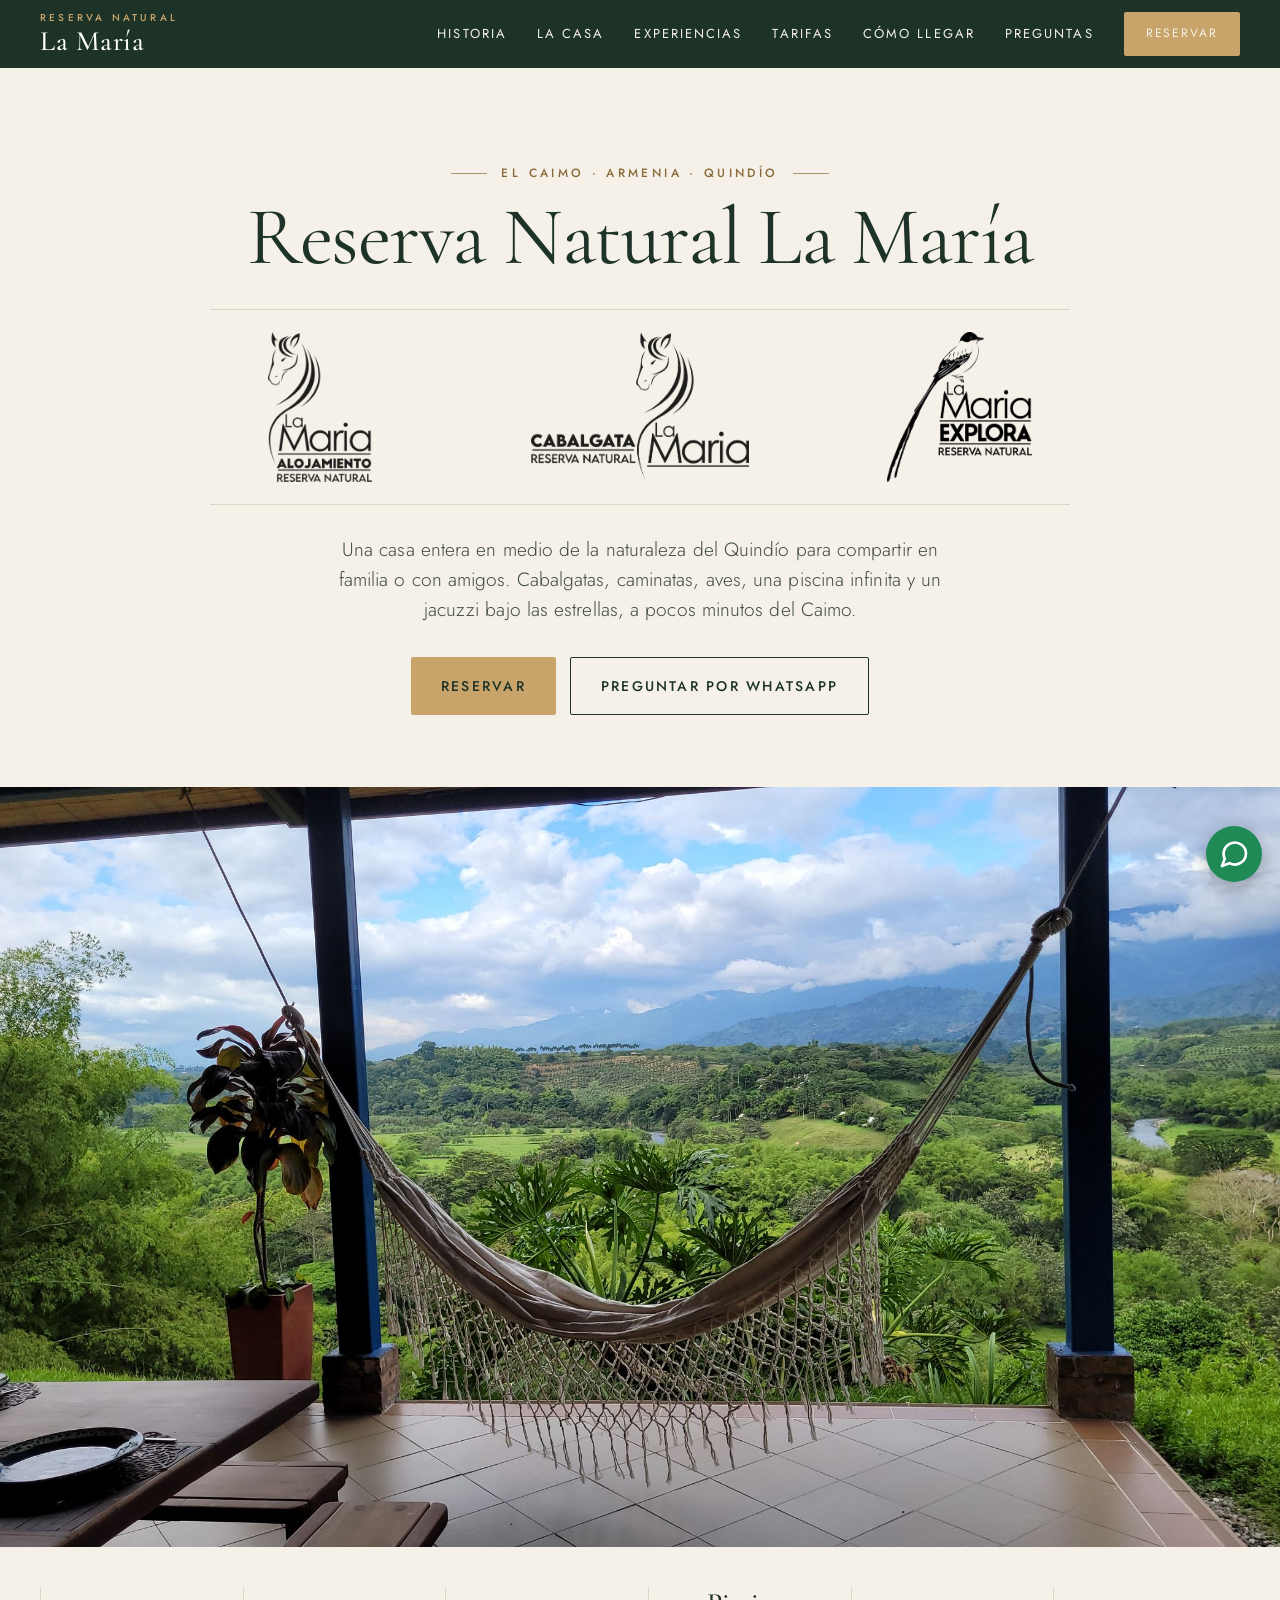
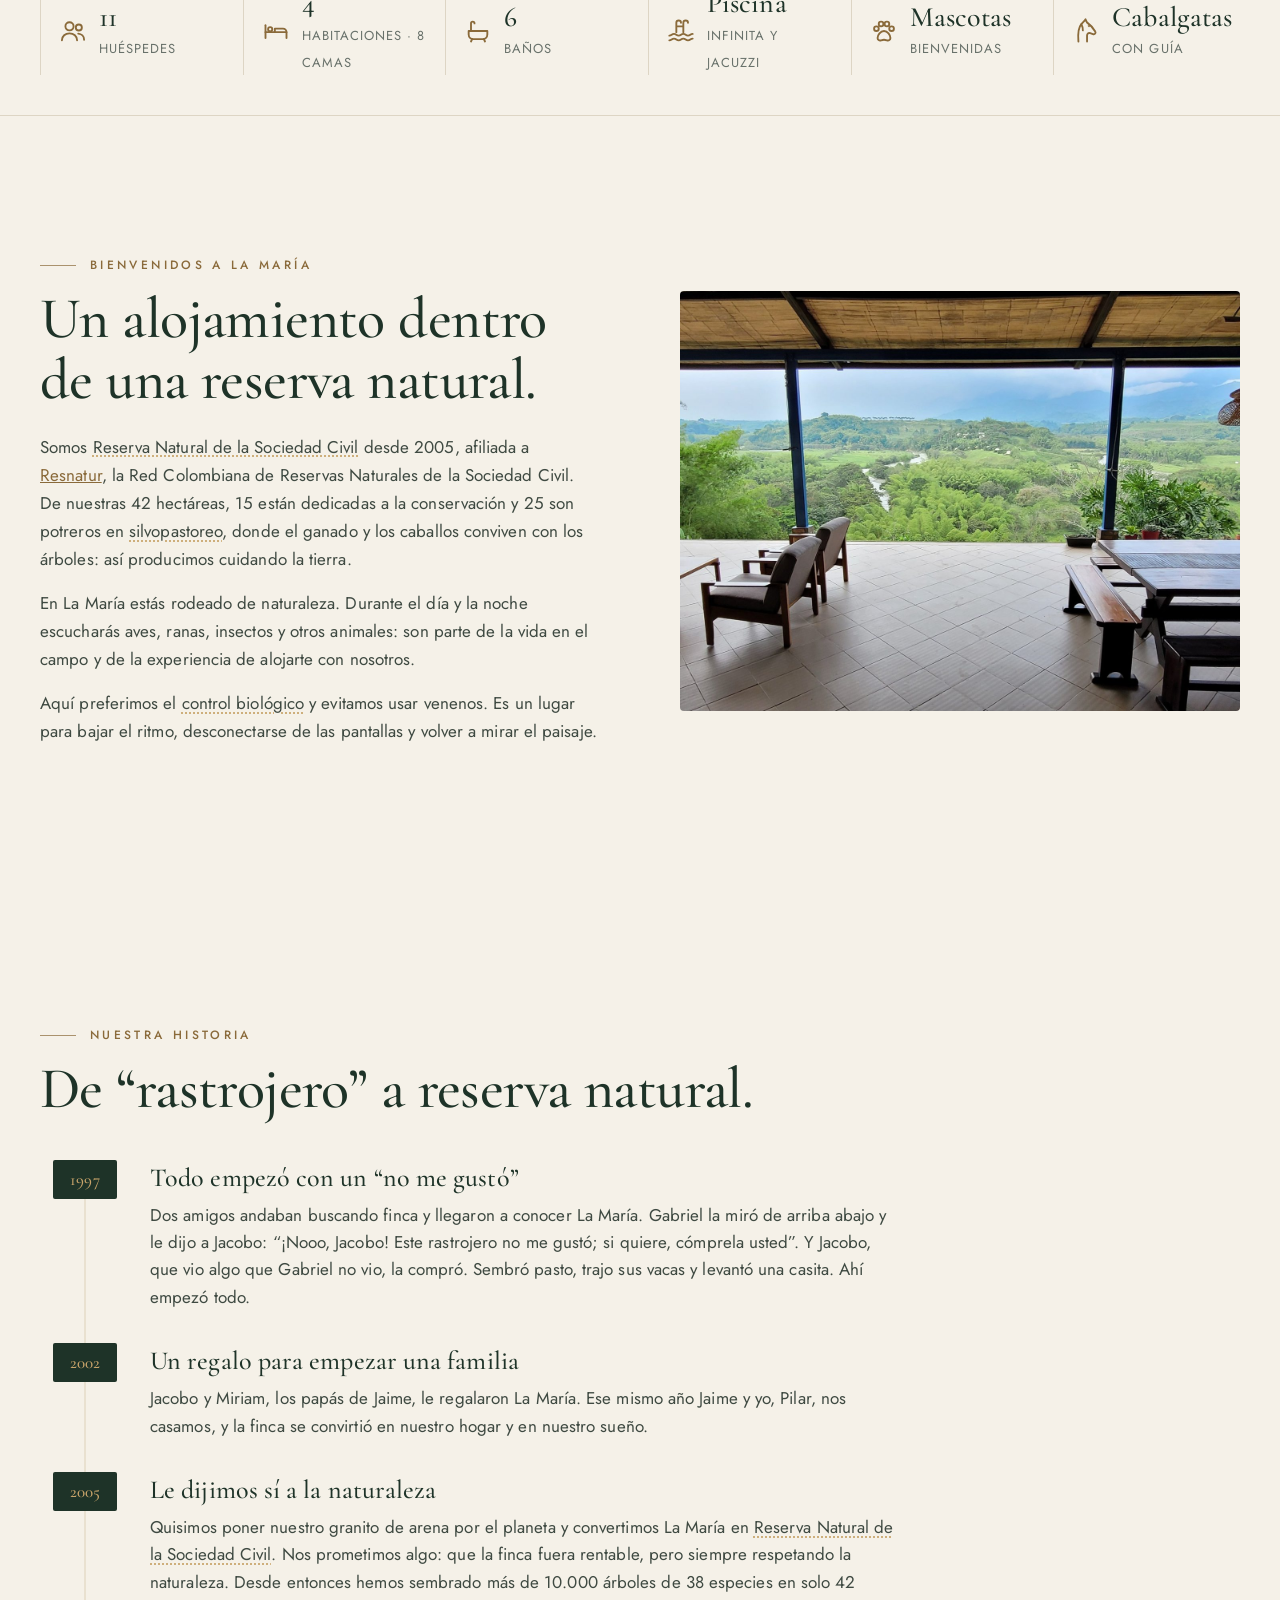
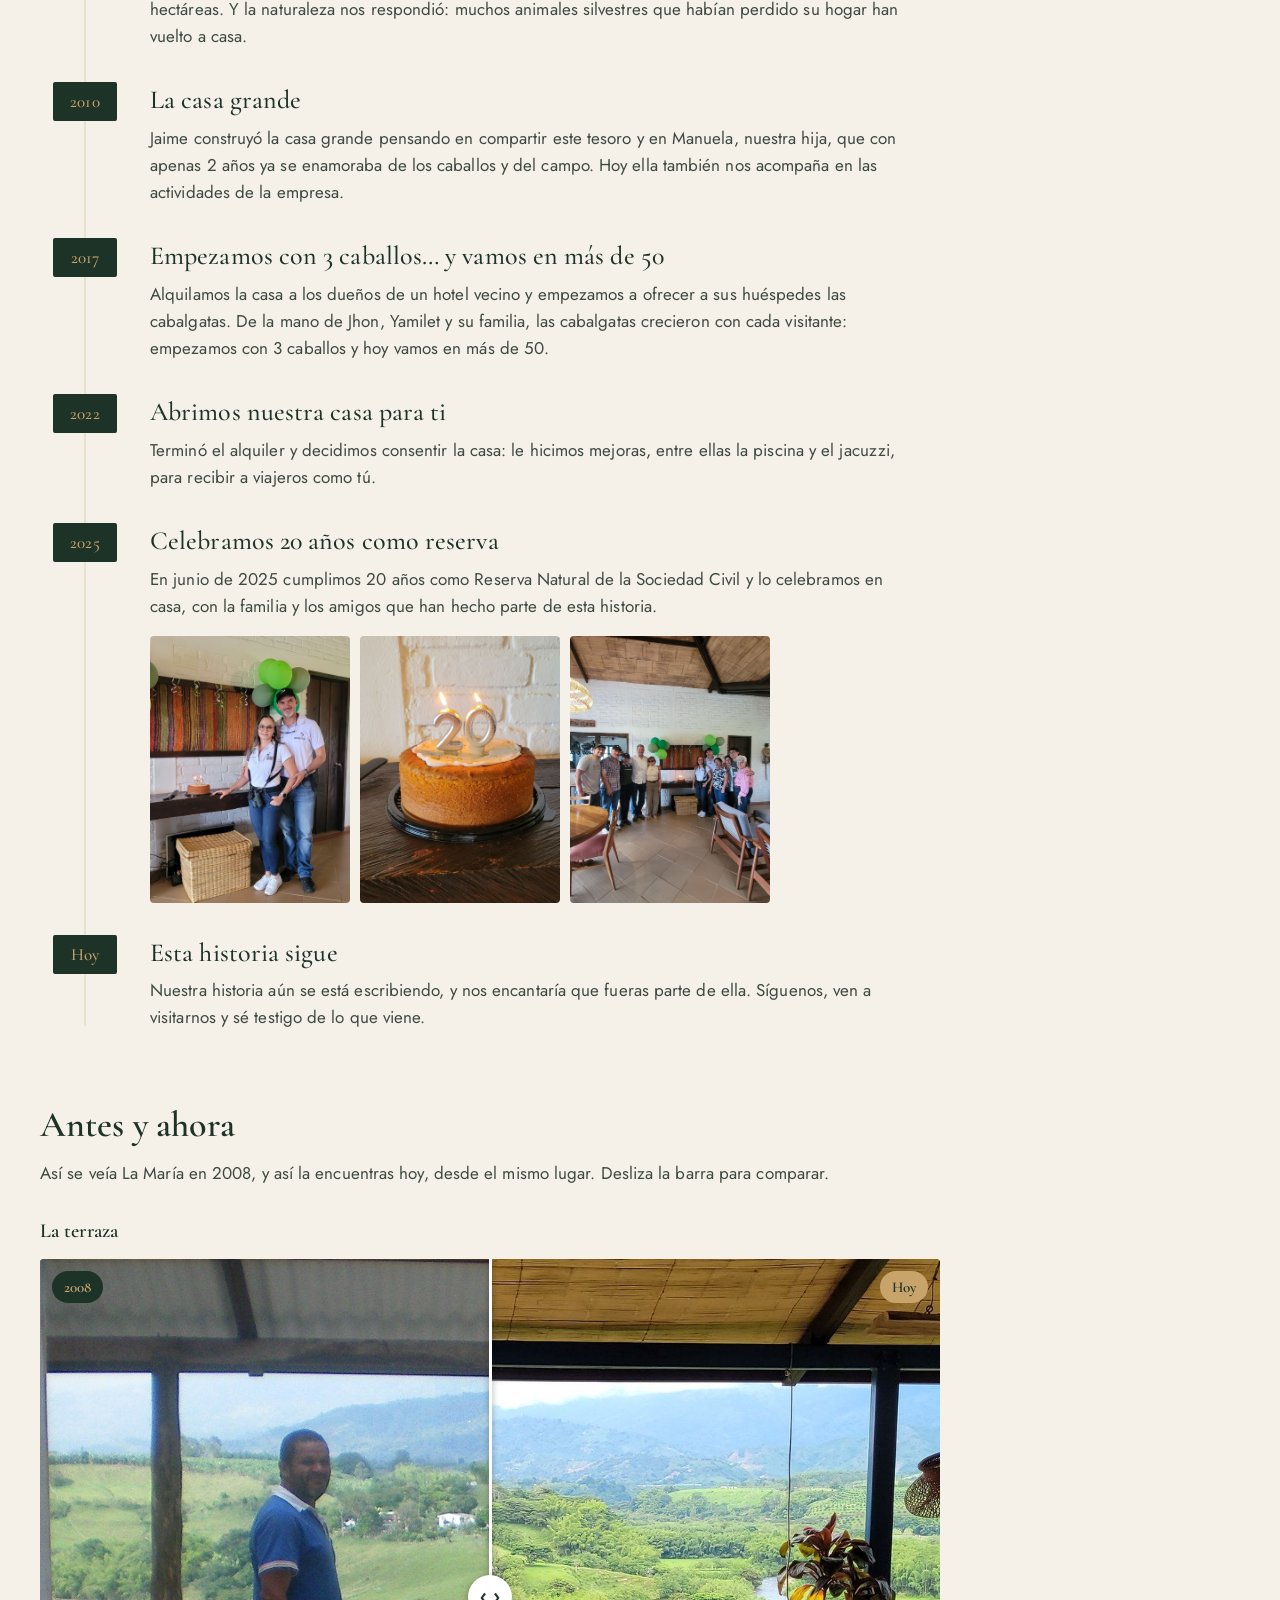
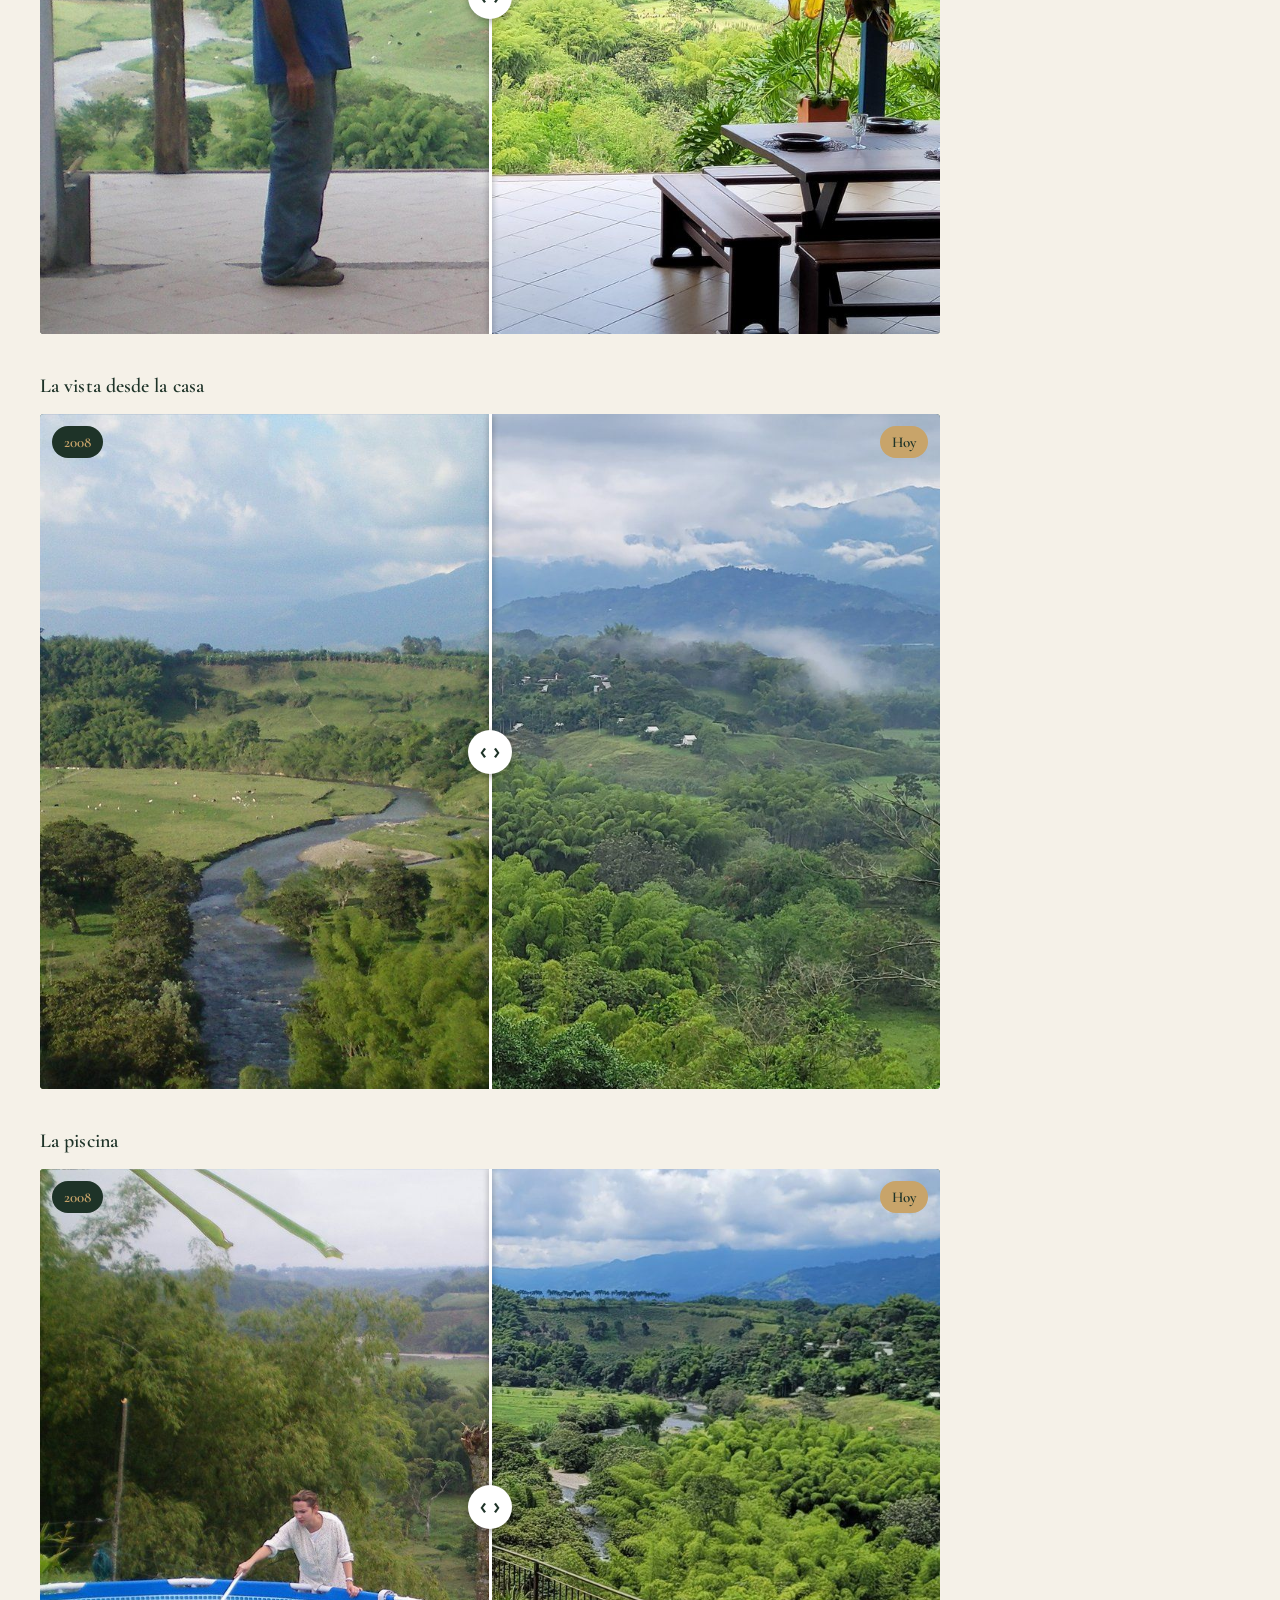
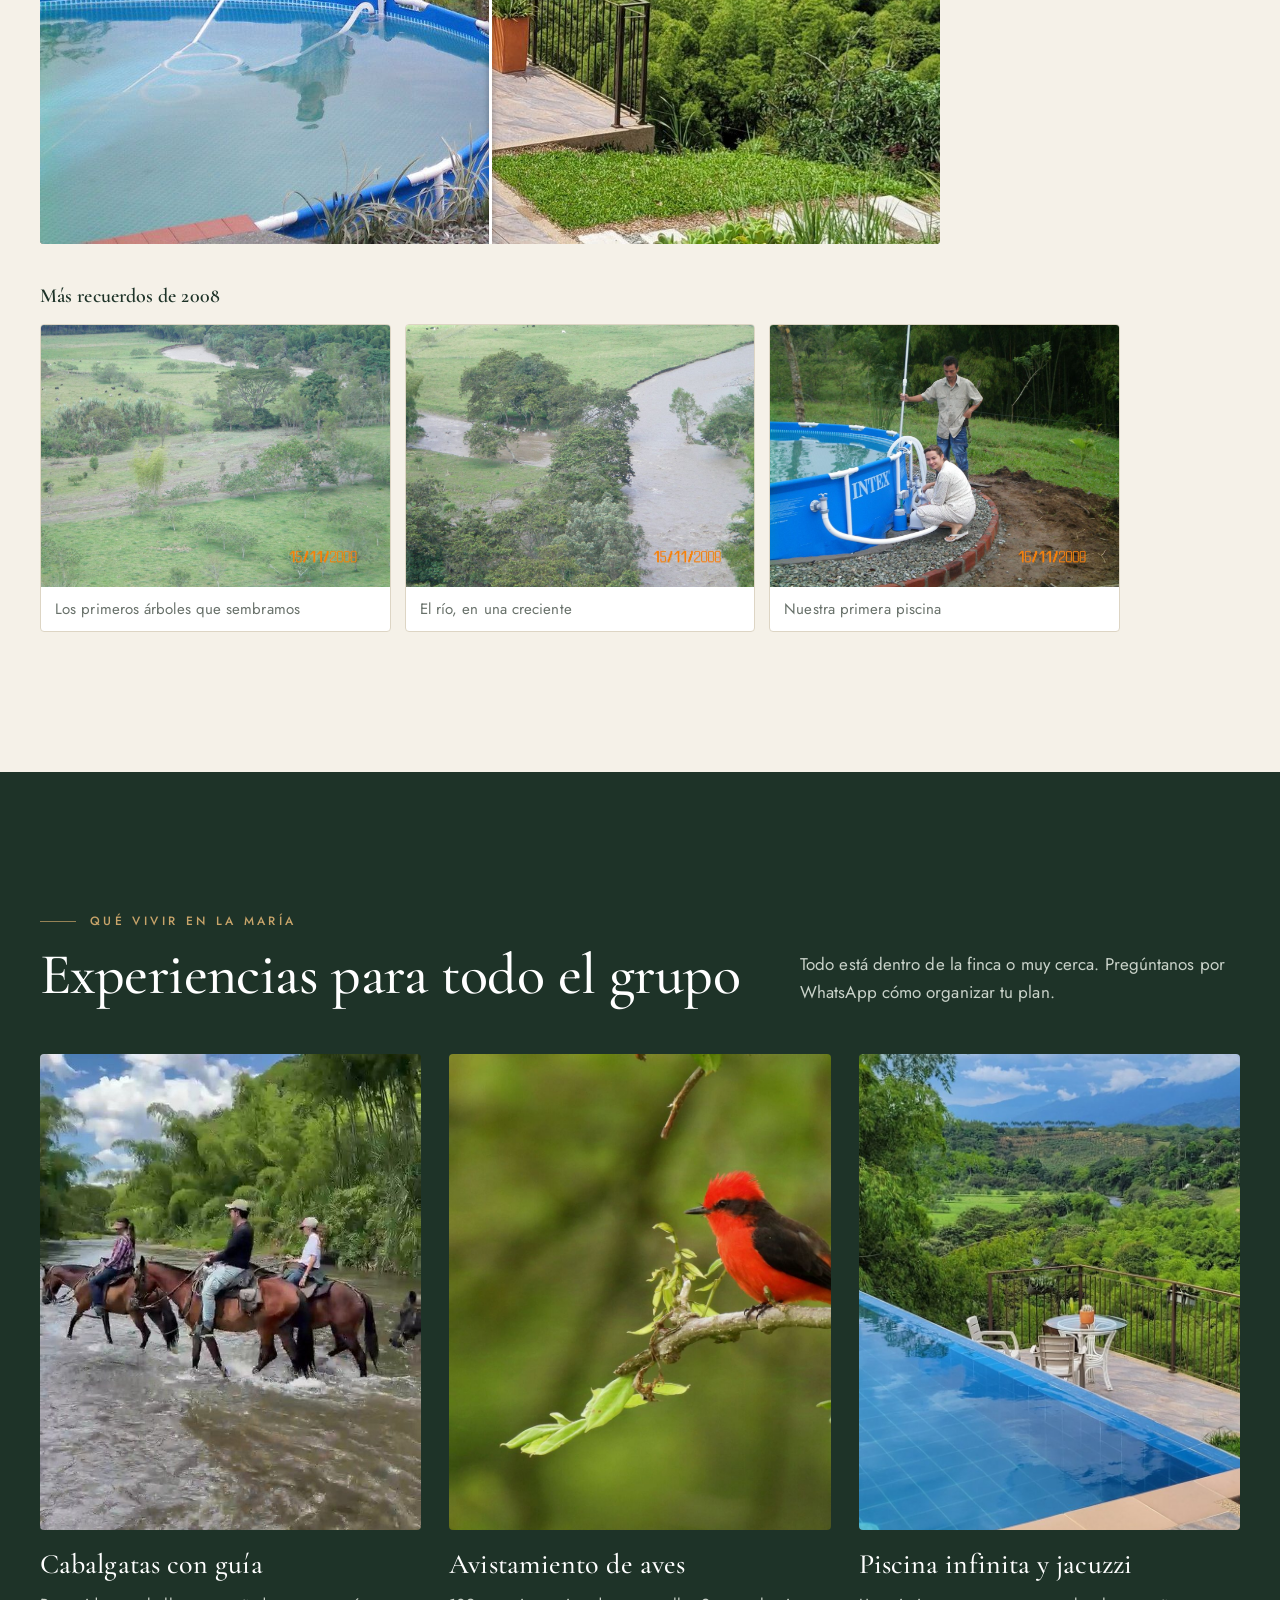
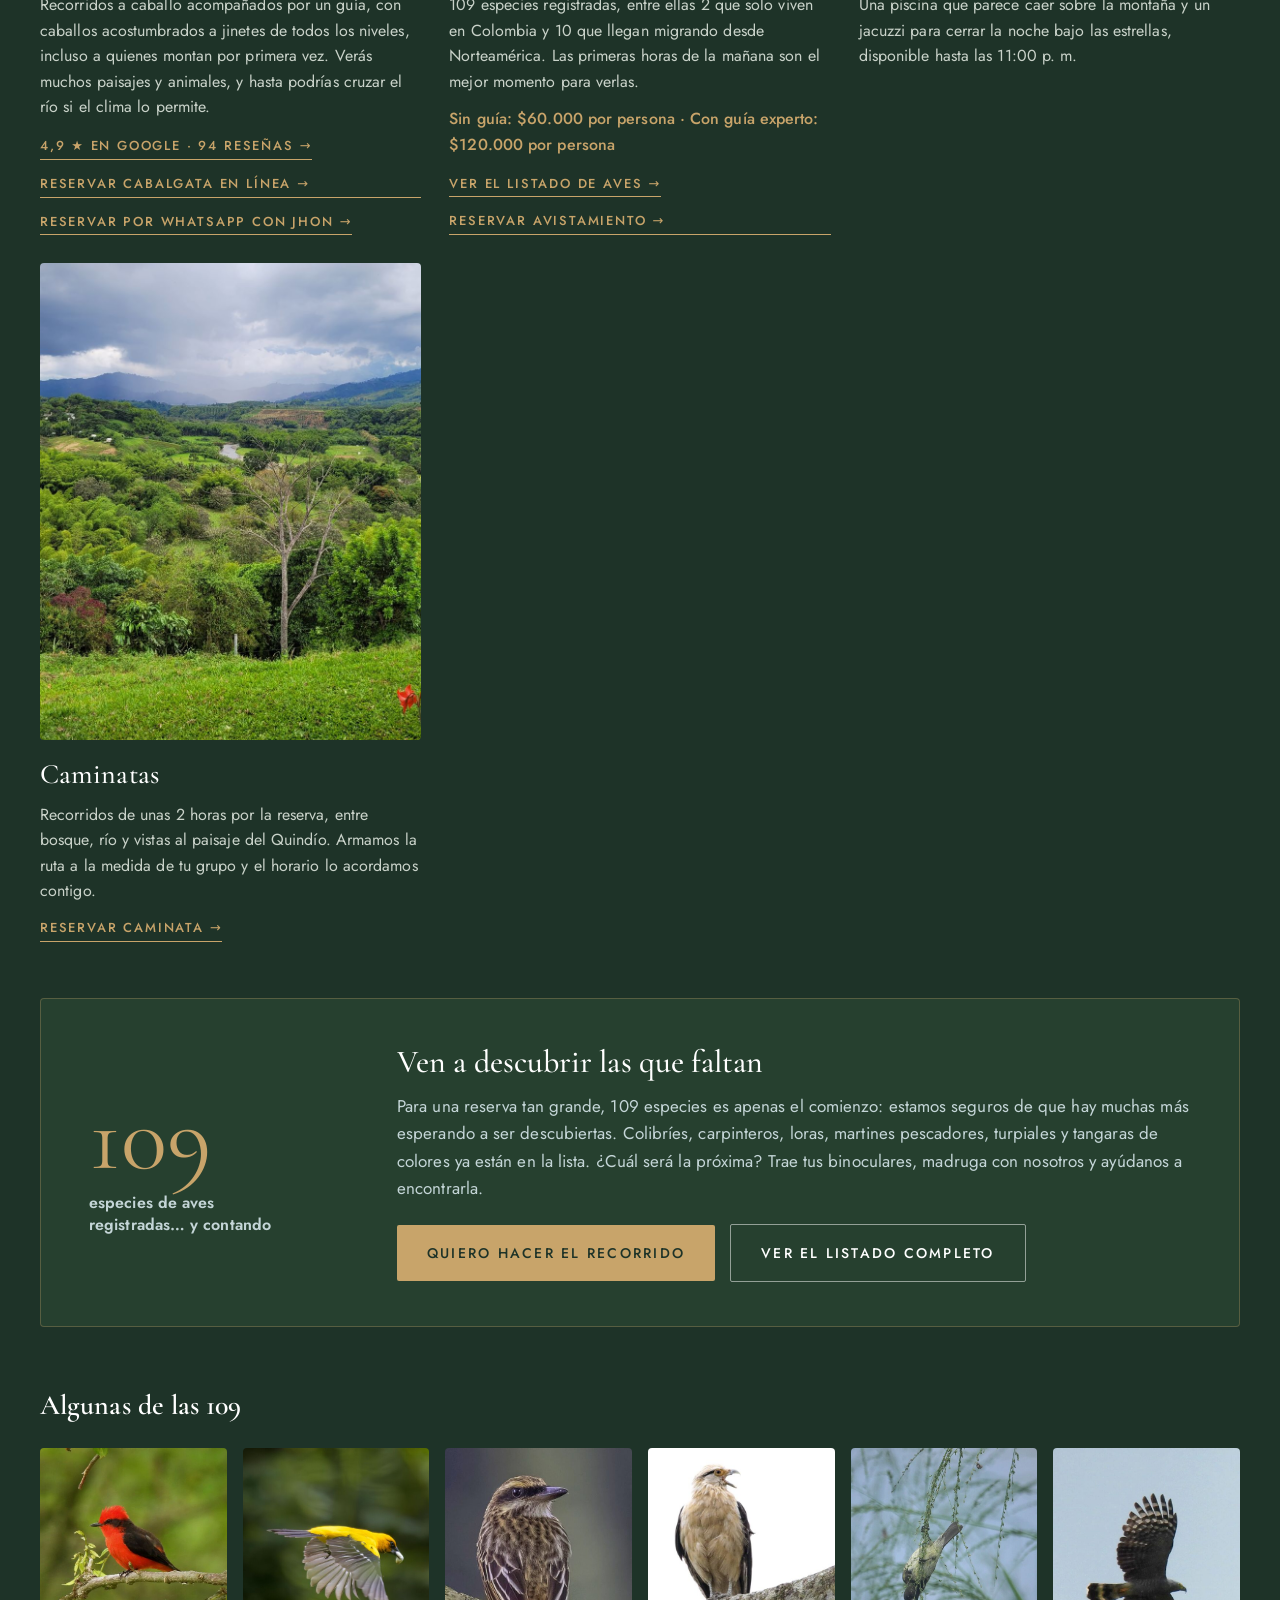
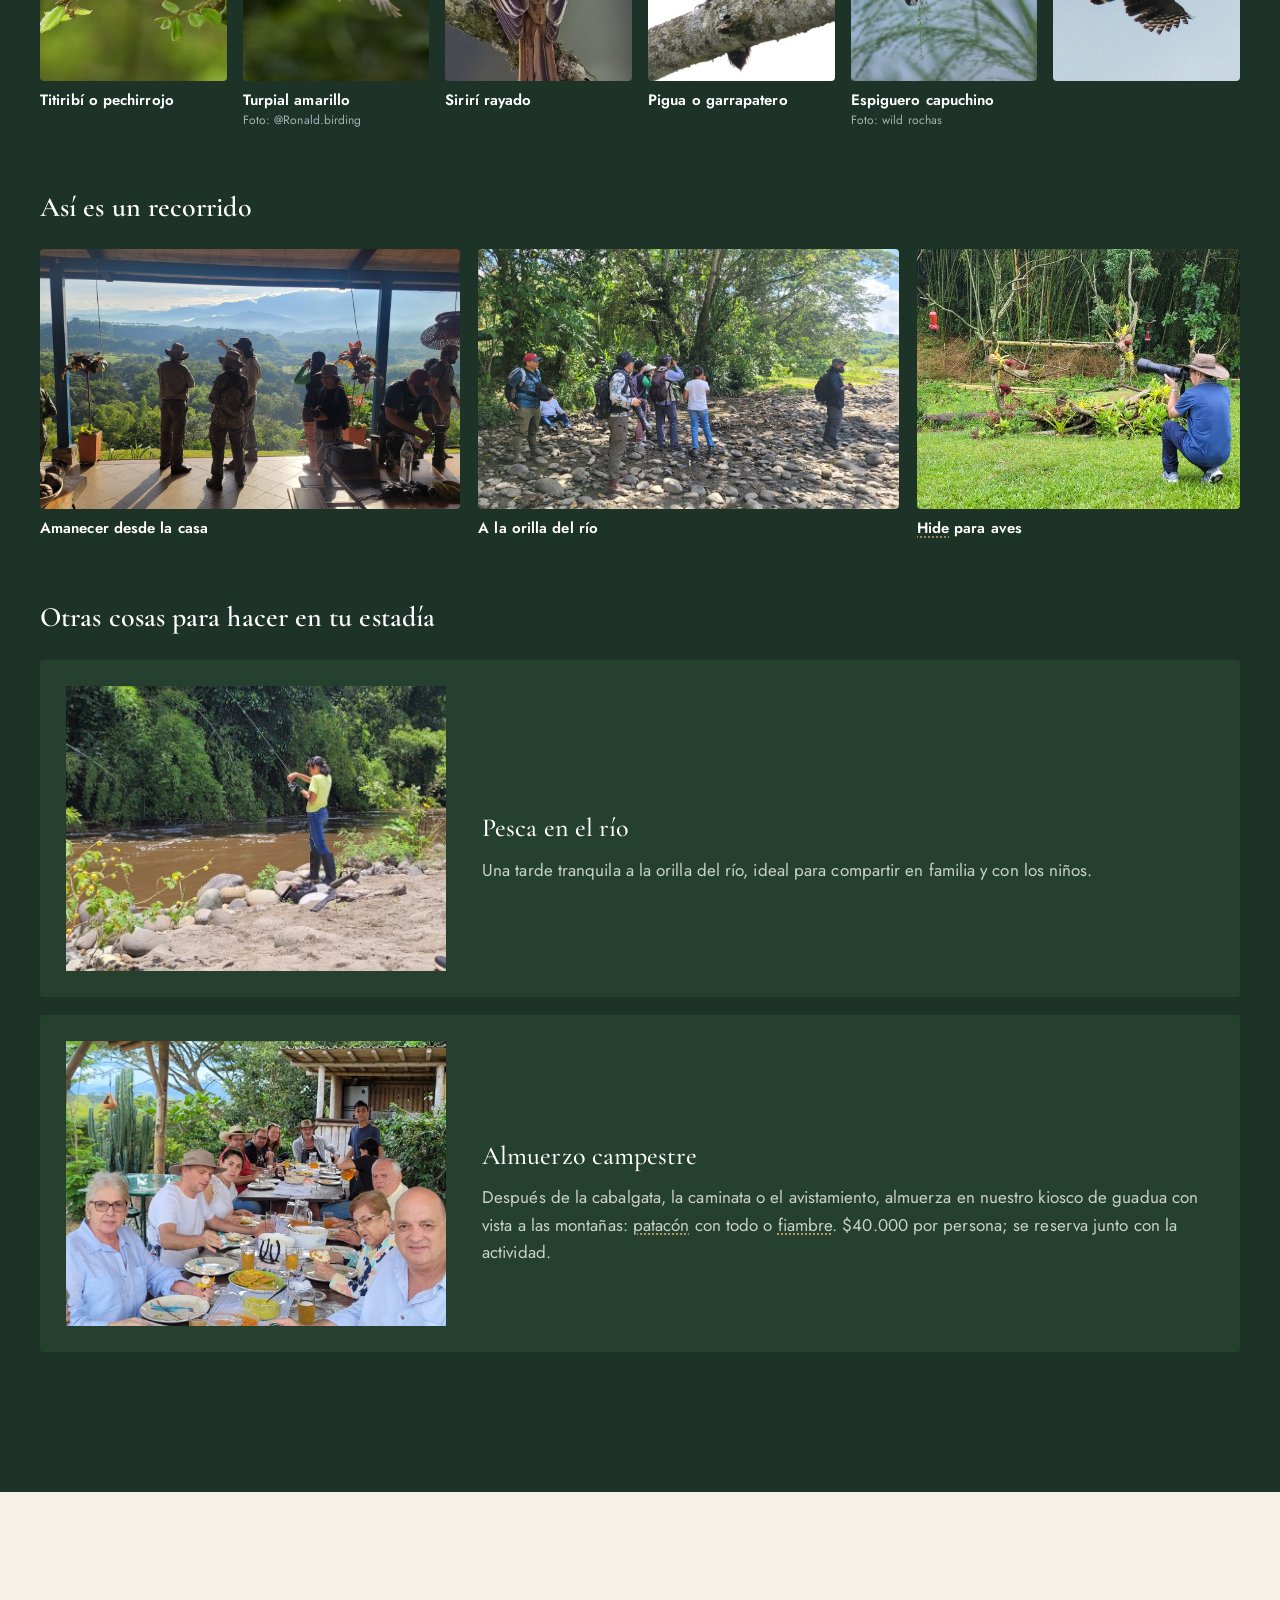
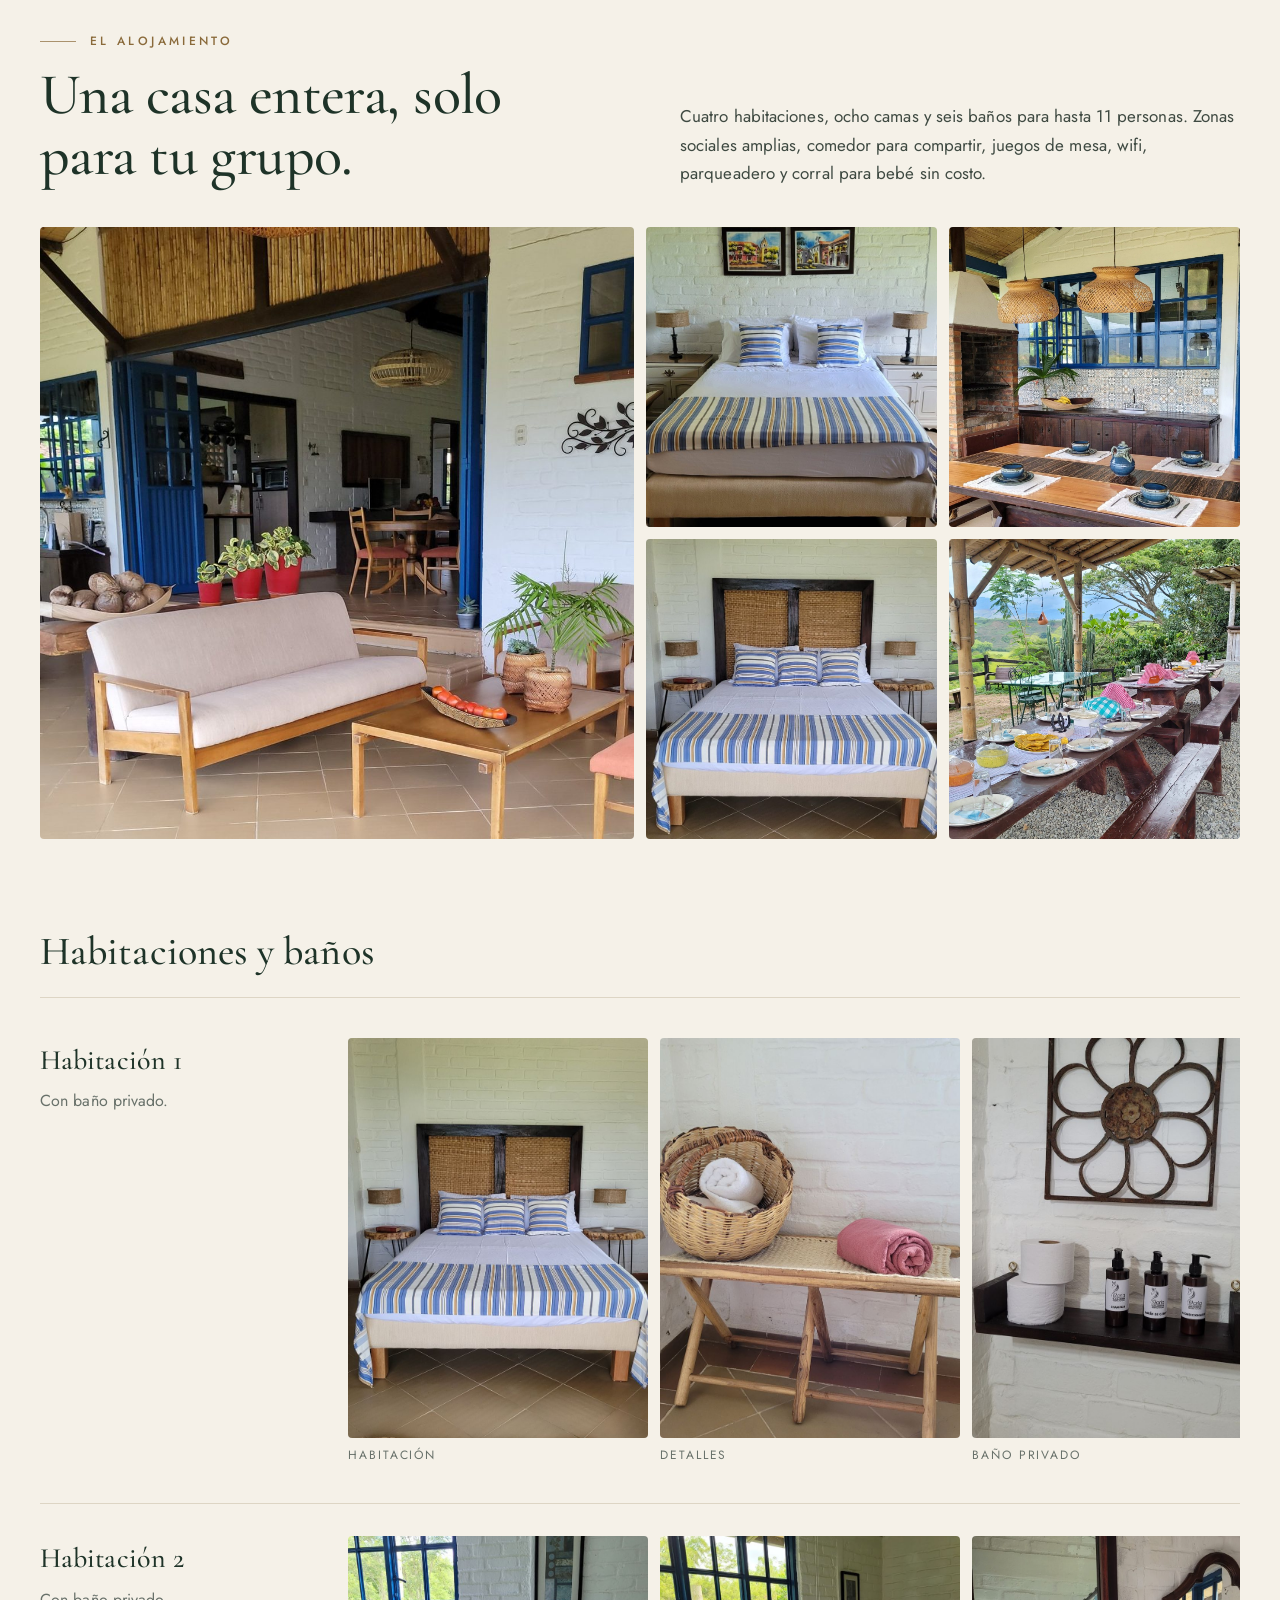
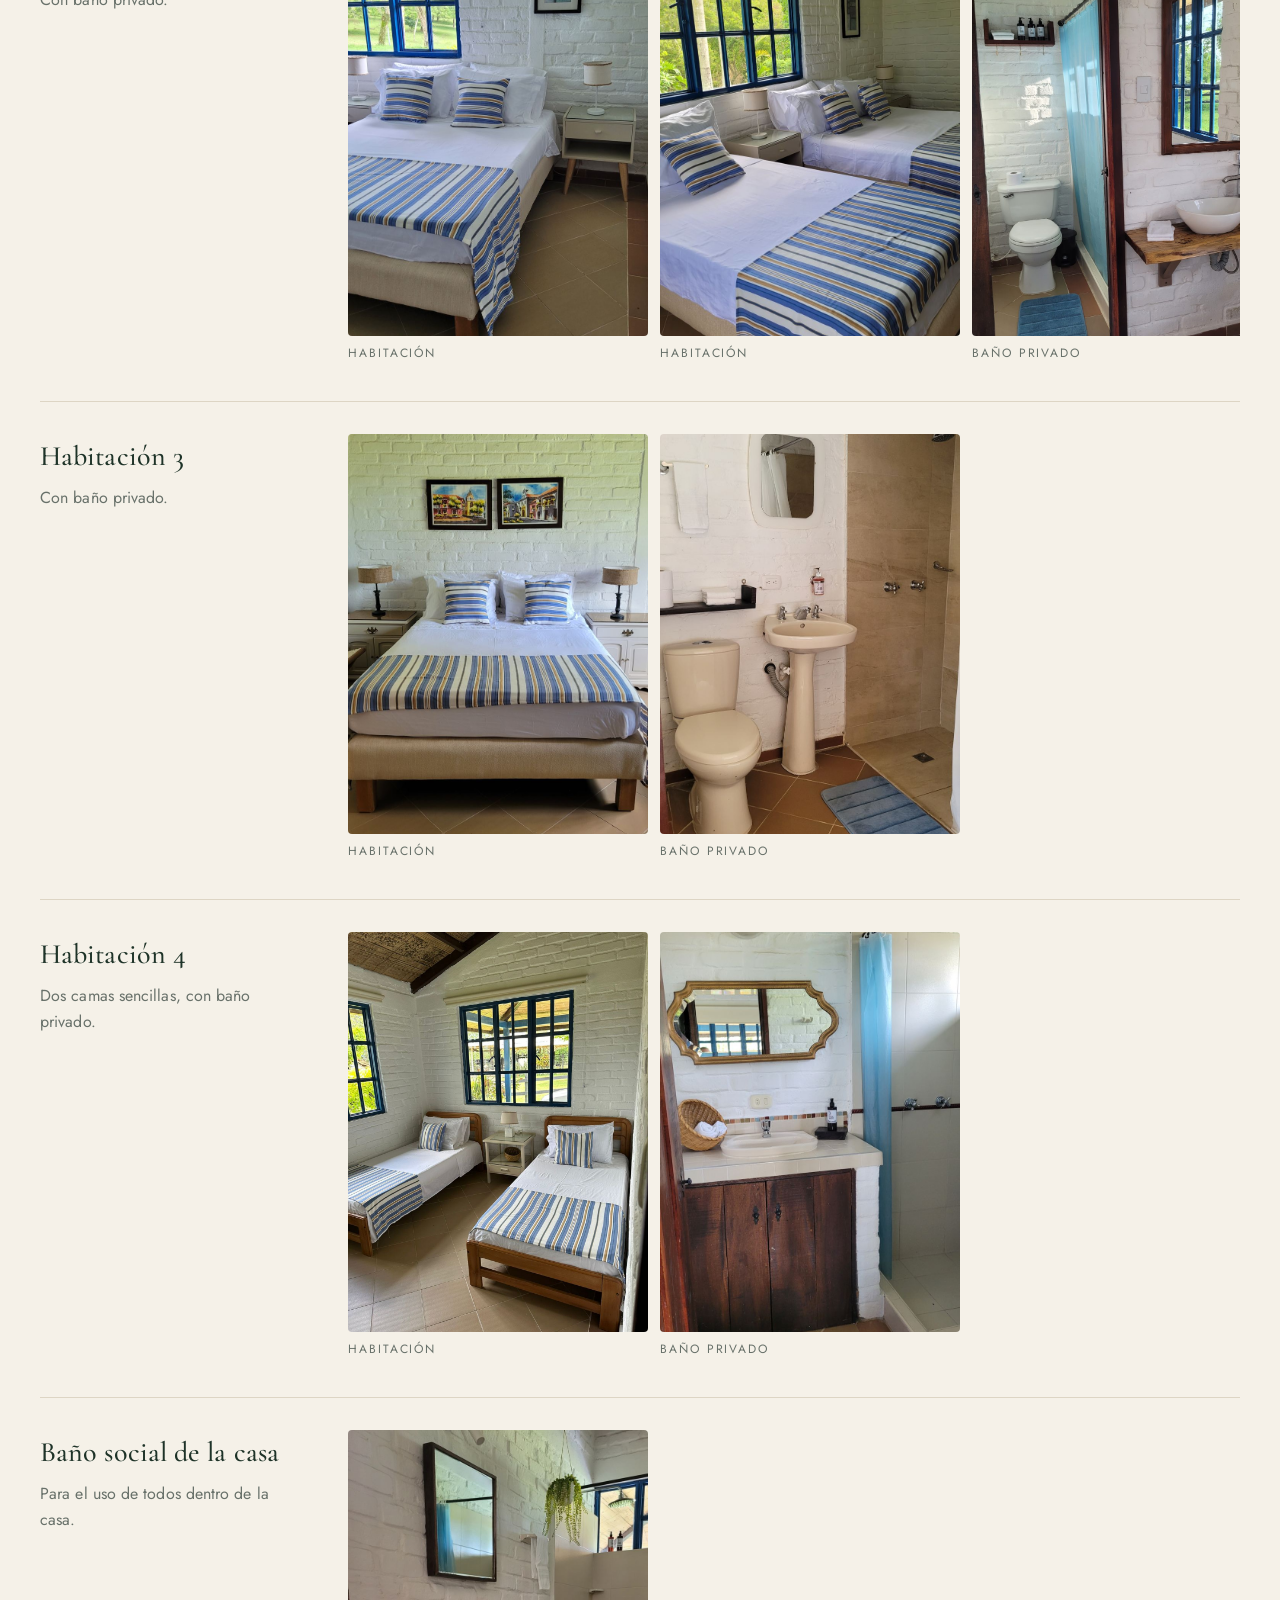
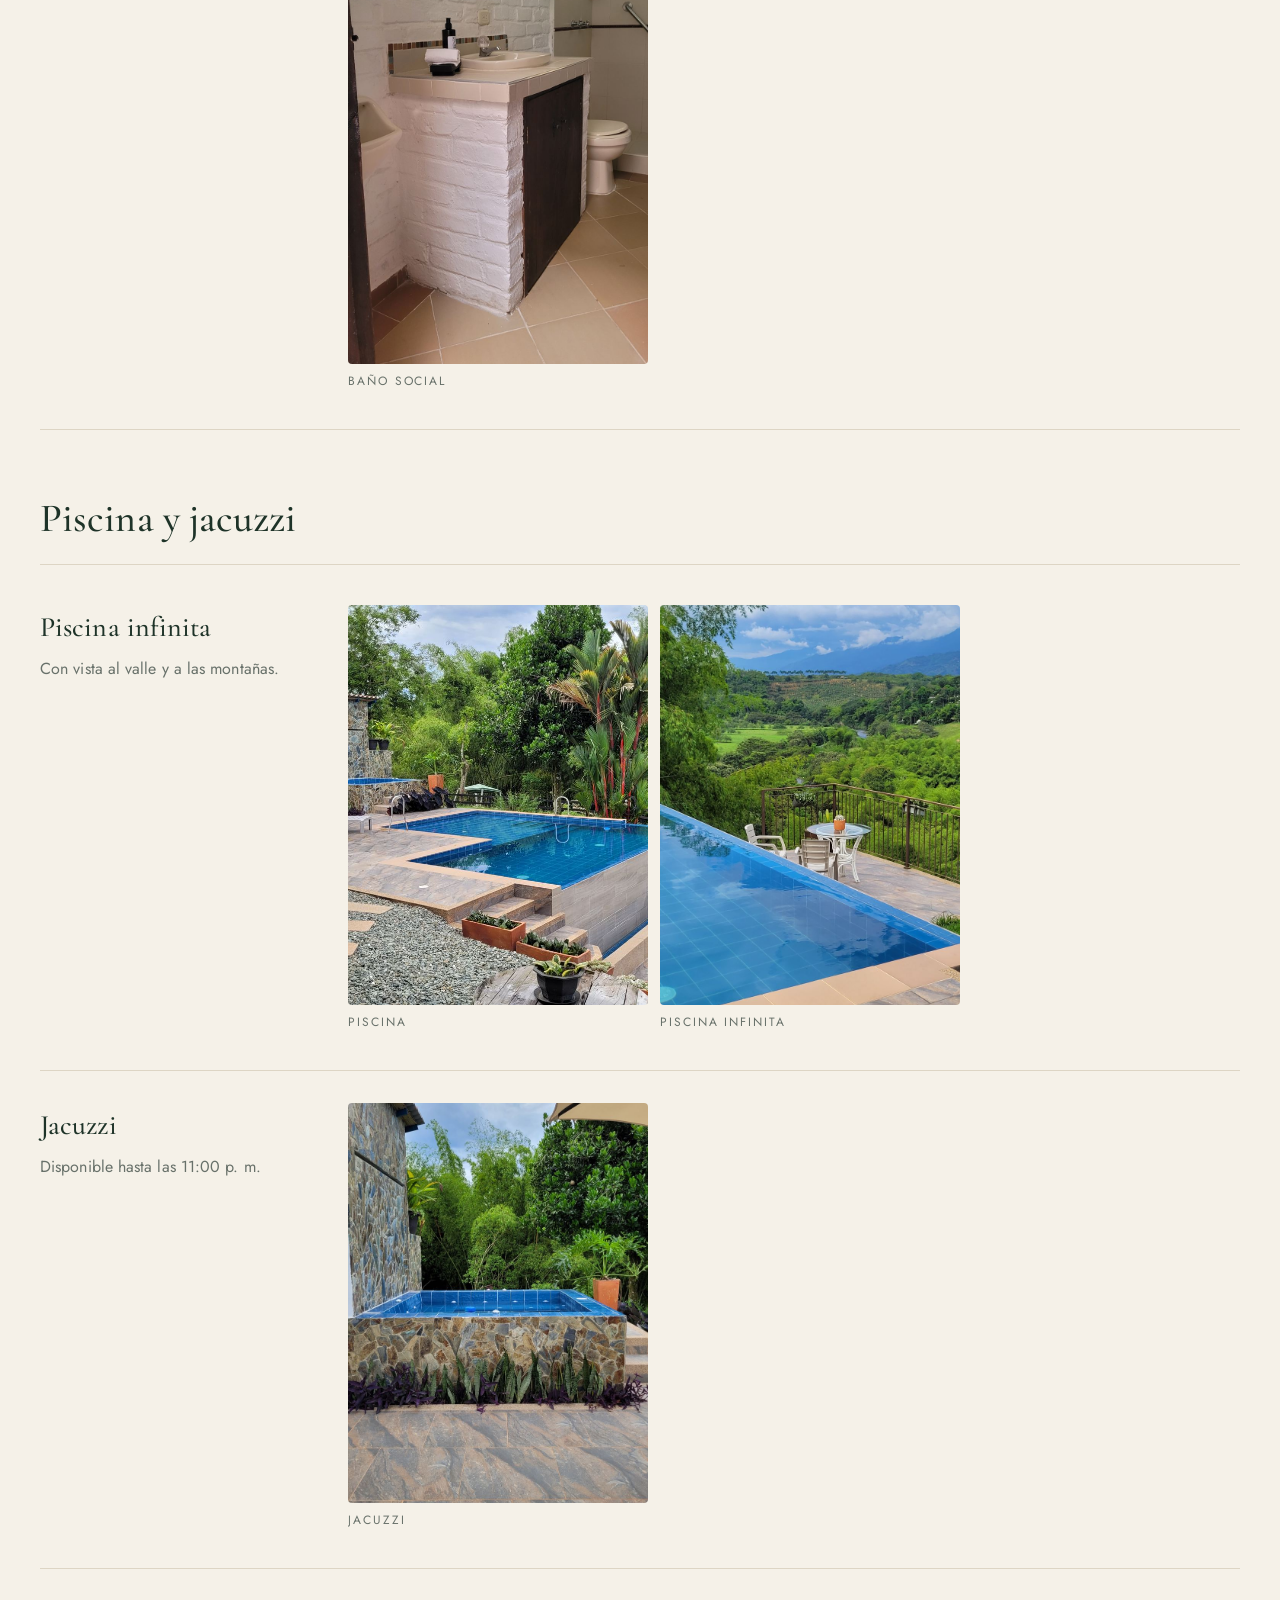
==== commit 5e1adcf0: "Traer la versión del 12 de octubre de la página (aves, historia, videos, reservas por WhatsApp) Se t" ====
--- a/public/index.html
+++ b/public/index.html
@@ -20,7 +20,7 @@
 <link rel="preconnect" href="https://fonts.googleapis.com">
 <link rel="preconnect" href="https://fonts.gstatic.com" crossorigin>
 <link href="https://fonts.googleapis.com/css2?family=Cormorant+Garamond:ital,wght@0,400;0,500;0,600;1,400&family=Jost:wght@300;400;500;600&display=swap" rel="stylesheet">
-<link rel="stylesheet" href="estilos.css">
+<link rel="stylesheet" href="estilos.css?v=14">
 
 <!-- Datos para Google (aparecer mejor en las búsquedas) -->
 <script type="application/ld+json">
@@ -93,13 +93,17 @@
       <a class="marca" href="#experiencias"><img src="img/logos/cabalgata-negro.png" alt="La María Cabalgata · Reserva Natural"></a>
       <a class="marca" href="#experiencias"><img src="img/logos/explora-negro.png" alt="La María Explora · Reserva Natural"></a>
     </div>
-    <p class="lead">Una casa entera en medio de la naturaleza del Quindío para compartir en familia o con amigos. Cabalgatas, caminatas, aves y un jacuzzi bajo las estrellas, a pocos minutos del Caimo.</p>
+    <p class="lead">Una casa entera en medio de la naturaleza del Quindío para compartir en familia o con amigos. Cabalgatas, caminatas, aves, una piscina infinita y un jacuzzi bajo las estrellas, a pocos minutos del Caimo.</p>
     <div class="acciones">
       <a class="btn-reservar" href="#reservar">Reservar</a>
       <a class="btn-borde js-wa" href="#">Preguntar por WhatsApp</a>
     </div>
   </div>
-  <div class="portada-foto"><img src="img/portada-hamaca.jpg" alt="Hamaca en el corredor de La María con vista al valle y las montañas" fetchpriority="high"></div>
+  <div class="portada-foto carrusel" aria-label="Fotos de La María">
+    <img class="activa" src="img/portada-hamaca.jpg" alt="Hamaca en el corredor de La María con vista al valle y las montañas" fetchpriority="high">
+    <img src="img/portada-piscina.jpg" alt="Piscina infinita de La María rodeada de jardín y bosque" loading="lazy">
+    <img src="img/portada-cabalgata.jpg" alt="Grupo de cabalgata a caballo a la orilla del río en la reserva" loading="lazy" style="object-position:50% 70%">
+  </div>
 </section>
 
 <!-- ============ DATOS RÁPIDOS ============ -->
@@ -108,8 +112,9 @@
     <div class="dato"><svg viewBox="0 0 24 24" fill="none" stroke-width="1.6" stroke-linecap="round" stroke-linejoin="round" aria-hidden="true"><circle cx="9" cy="8" r="3.5"/><path d="M2.5 20c0-3.6 2.9-6 6.5-6s6.5 2.4 6.5 6"/><circle cx="17" cy="9" r="2.6"/><path d="M16.5 14.2c2.8.2 5 2.2 5 5.3"/></svg><div><strong>11</strong><span>huéspedes</span></div></div>
     <div class="dato"><svg viewBox="0 0 24 24" fill="none" stroke-width="1.6" stroke-linecap="round" stroke-linejoin="round" aria-hidden="true"><path d="M3 18V7"/><path d="M3 13h18v5"/><path d="M21 13a3 3 0 0 0-3-3h-7v3"/><circle cx="7" cy="10.5" r="1.8"/></svg><div><strong>4</strong><span>habitaciones · 8 camas</span></div></div>
     <div class="dato"><svg viewBox="0 0 24 24" fill="none" stroke-width="1.6" stroke-linecap="round" stroke-linejoin="round" aria-hidden="true"><path d="M4 12h16v3a4 4 0 0 1-4 4H8a4 4 0 0 1-4-4v-3z"/><path d="M6 12V5.5A1.5 1.5 0 0 1 9 5.5"/><path d="M7 19l-1 2M17 19l1 2"/></svg><div><strong>6</strong><span>baños</span></div></div>
-    <div class="dato"><svg viewBox="0 0 24 24" fill="none" stroke-width="1.6" stroke-linecap="round" stroke-linejoin="round" aria-hidden="true"><path d="M2 16c2 0 2-1.5 4-1.5S8 16 10 16s2-1.5 4-1.5 2 1.5 4 1.5 2-1.5 4-1.5"/><path d="M2 20c2 0 2-1.5 4-1.5S8 20 10 20s2-1.5 4-1.5 2 1.5 4 1.5 2-1.5 4-1.5"/><path d="M8 13V5a2 2 0 0 1 4 0M14 13V5a2 2 0 0 1 4 0M8 8h6"/></svg><div><strong>Piscina</strong><span>y jacuzzi</span></div></div>
+    <div class="dato"><svg viewBox="0 0 24 24" fill="none" stroke-width="1.6" stroke-linecap="round" stroke-linejoin="round" aria-hidden="true"><path d="M2 16c2 0 2-1.5 4-1.5S8 16 10 16s2-1.5 4-1.5 2 1.5 4 1.5 2-1.5 4-1.5"/><path d="M2 20c2 0 2-1.5 4-1.5S8 20 10 20s2-1.5 4-1.5 2 1.5 4 1.5 2-1.5 4-1.5"/><path d="M8 13V5a2 2 0 0 1 4 0M14 13V5a2 2 0 0 1 4 0M8 8h6"/></svg><div><strong>Piscina</strong><span>infinita y jacuzzi</span></div></div>
     <div class="dato"><svg viewBox="0 0 24 24" fill="none" stroke-width="1.6" stroke-linecap="round" stroke-linejoin="round" aria-hidden="true"><circle cx="5.5" cy="10" r="2"/><circle cx="9.5" cy="6" r="2"/><circle cx="14.5" cy="6" r="2"/><circle cx="18.5" cy="10" r="2"/><path d="M12 12c-3 0-5.5 3.5-5.5 6 0 1.6 1.4 2.5 3 2 1-.3 1.7-.5 2.5-.5s1.5.2 2.5.5c1.6.5 3-.4 3-2 0-2.5-2.5-6-5.5-6z"/></svg><div><strong>Mascotas</strong><span>bienvenidas</span></div></div>
+    <div class="dato"><svg viewBox="0 0 24 24" fill="none" stroke-width="1.6" stroke-linecap="round" stroke-linejoin="round" aria-hidden="true"><path d="M5.5 21C5 15 5 9.5 8 6.2L10.6 3.4 11.6 2l1.2 2.6c2.8 2 5.3 4.8 7.1 7.8.7 1.1-.1 2.5-1.4 2.4l-2.9-.9c-1.6-.5-2.7.4-2.7 2V21"/><path d="M8 6.2c.9 1.6 1.4 3.4 1.3 5.3"/><circle cx="14.6" cy="7.6" r=".3"/></svg><div><strong>Cabalgatas</strong><span>con guía</span></div></div>
   </div>
 </section>
 
@@ -119,8 +124,9 @@
     <div>
       <p class="eyebrow">Bienvenidos a La María</p>
       <h2 class="h2">Un alojamiento dentro de una reserva natural.</h2>
-      <p class="texto" style="margin-top:22px">En La María estás rodeado de naturaleza. Durante el día y la noche escucharás aves, ranas, insectos y otros animales: son parte de la vida en el campo y de la experiencia de alojarte en una reserva natural.</p>
-      <p class="texto">Aquí preferimos el control biológico y evitamos usar venenos. Es un lugar para bajar el ritmo, desconectarse de las pantallas y volver a mirar el paisaje.</p>
+      <p class="texto" style="margin-top:22px">Somos <a class="glosa" href="#" data-glosa="rnsc">Reserva Natural de la Sociedad Civil</a> desde 2005, afiliada a <a href="https://www.resnatur.org.co" target="_blank" rel="noopener">Resnatur</a>, la Red Colombiana de Reservas Naturales de la Sociedad Civil. De nuestras 42 hectáreas, 15 están dedicadas a la conservación y 25 son potreros en <a class="glosa" href="#" data-glosa="silvopastoreo">silvopastoreo</a>, donde el ganado y los caballos conviven con los árboles: así producimos cuidando la tierra.</p>
+      <p class="texto">En La María estás rodeado de naturaleza. Durante el día y la noche escucharás aves, ranas, insectos y otros animales: son parte de la vida en el campo y de la experiencia de alojarte con nosotros.</p>
+      <p class="texto">Aquí preferimos el <a class="glosa" href="#" data-glosa="control-biologico">control biológico</a> y evitamos usar venenos. Es un lugar para bajar el ritmo, desconectarse de las pantallas y volver a mirar el paisaje.</p>
     </div>
     <div class="foto" style="aspect-ratio:4/3"><img src="img/vista-montana.jpg" alt="Vista a la montaña desde La María" loading="lazy"></div>
   </div>
@@ -134,12 +140,63 @@
     <ol class="linea-tiempo">
       <li class="hito"><span class="hito-ano">1997</span><div><h3>Todo empezó con un “no me gustó”</h3><p>Dos amigos andaban buscando finca y llegaron a conocer La María. Gabriel la miró de arriba abajo y le dijo a Jacobo: “¡Nooo, Jacobo! Este rastrojero no me gustó; si quiere, cómprela usted”. Y Jacobo, que vio algo que Gabriel no vio, la compró. Sembró pasto, trajo sus vacas y levantó una casita. Ahí empezó todo.</p></div></li>
       <li class="hito"><span class="hito-ano">2002</span><div><h3>Un regalo para empezar una familia</h3><p>Jacobo y Miriam, los papás de Jaime, le regalaron La María. Ese mismo año Jaime y yo, Pilar, nos casamos, y la finca se convirtió en nuestro hogar y en nuestro sueño.</p></div></li>
-      <li class="hito"><span class="hito-ano">2005</span><div><h3>Le dijimos sí a la naturaleza</h3><p>Quisimos poner nuestro granito de arena por el planeta y convertimos La María en Reserva Natural de la Sociedad Civil. Nos prometimos algo: que la finca fuera rentable, pero siempre respetando la naturaleza. Desde entonces hemos sembrado más de 10.000 árboles de 38 especies en solo 40 hectáreas. Y la naturaleza nos respondió: muchos animales silvestres que habían perdido su hogar han vuelto a casa.</p></div></li>
-      <li class="hito"><span class="hito-ano">2010</span><div><h3>La casa grande</h3><p>Jaime construyó la casa grande pensando en Manuela, nuestra hija, que con apenas 2 años ya se enamoraba de los caballos y del campo. Hoy ella también nos acompaña en las actividades de la empresa.</p></div></li>
-      <li class="hito"><span class="hito-ano">2017</span><div><h3>Empezamos con 3 caballos… y vamos en más de 50</h3><p>Alquilamos la casa a los dueños de un hotel vecino y empezamos a llevar a sus huéspedes de cabalgata. De la mano de Jhon, Yamilet y su familia, las cabalgatas crecieron con cada visitante: empezamos con 3 caballos y hoy vamos en más de 50.</p></div></li>
+      <li class="hito"><span class="hito-ano">2005</span><div><h3>Le dijimos sí a la naturaleza</h3><p>Quisimos poner nuestro granito de arena por el planeta y convertimos La María en <a class="glosa" href="#" data-glosa="rnsc">Reserva Natural de la Sociedad Civil</a>. Nos prometimos algo: que la finca fuera rentable, pero siempre respetando la naturaleza. Desde entonces hemos sembrado más de 10.000 árboles de 38 especies en solo 42 hectáreas. Y la naturaleza nos respondió: muchos animales silvestres que habían perdido su hogar han vuelto a casa.</p></div></li>
+      <li class="hito"><span class="hito-ano">2010</span><div><h3>La casa grande</h3><p>Jaime construyó la casa grande pensando en compartir este tesoro y en Manuela, nuestra hija, que con apenas 2 años ya se enamoraba de los caballos y del campo. Hoy ella también nos acompaña en las actividades de la empresa.</p></div></li>
+      <li class="hito"><span class="hito-ano">2017</span><div><h3>Empezamos con 3 caballos… y vamos en más de 50</h3><p>Alquilamos la casa a los dueños de un hotel vecino y empezamos a ofrecer a sus huéspedes las cabalgatas. De la mano de Jhon, Yamilet y su familia, las cabalgatas crecieron con cada visitante: empezamos con 3 caballos y hoy vamos en más de 50.</p></div></li>
       <li class="hito"><span class="hito-ano">2022</span><div><h3>Abrimos nuestra casa para ti</h3><p>Terminó el alquiler y decidimos consentir la casa: le hicimos mejoras, entre ellas la piscina y el jacuzzi, para recibir a viajeros como tú.</p></div></li>
+      <li class="hito"><span class="hito-ano">2025</span><div><h3>Celebramos 20 años como reserva</h3><p>En junio de 2025 cumplimos 20 años como Reserva Natural de la Sociedad Civil y lo celebramos en casa, con la familia y los amigos que han hecho parte de esta historia.</p>
+        <div class="hito-fotos">
+          <img src="img/historia/20-anos-pilar-jaime.jpg" alt="Pilar y Jaime en la celebración de los 20 años de la reserva, junto a la torta" loading="lazy">
+          <img src="img/historia/20-anos-torta.jpg" alt="Torta con velas del número 20" loading="lazy">
+          <img src="img/historia/20-anos-grupo.jpg" alt="Familia y amigos reunidos en la casa celebrando los 20 años de la reserva" loading="lazy">
+        </div></div></li>
       <li class="hito"><span class="hito-ano">Hoy</span><div><h3>Esta historia sigue</h3><p>Nuestra historia aún se está escribiendo, y nos encantaría que fueras parte de ella. Síguenos, ven a visitarnos y sé testigo de lo que viene.</p></div></li>
     </ol>
+    <!-- Antes y ahora -->
+    <div class="antes-ahora">
+      <h3 class="antes-ahora-titulo">Antes y ahora</h3>
+      <p class="texto">Así se veía La María en 2008, y así la encuentras hoy, desde el mismo lugar. Desliza la barra para comparar.</p>
+
+      <div class="pareja">
+        <h4>La terraza</h4>
+        <div class="comparar" style="--pos:50%">
+          <img src="img/historia/terraza-hoy.jpg" alt="La misma terraza hoy, con comedor, plantas y techo de esterilla" loading="lazy">
+          <div class="comparar-antes"><img src="img/historia/terraza-2008.jpg" alt="La terraza de la casa en 2008, con piso de baldosa y sin muebles" loading="lazy"></div>
+          <span class="comparar-etq etq-antes">2008</span><span class="comparar-etq etq-hoy">Hoy</span>
+          <span class="comparar-linea" aria-hidden="true"></span>
+          <input type="range" min="0" max="100" value="50" aria-label="Desliza para comparar la terraza en 2008 y hoy">
+        </div>
+      </div>
+
+      <div class="pareja">
+        <h4>La vista desde la casa</h4>
+        <div class="comparar" style="--pos:50%">
+          <img src="img/historia/vista-hoy.jpg" alt="La misma vista hoy, con el valle cubierto de guaduales y bosque" loading="lazy">
+          <div class="comparar-antes"><img src="img/historia/vista-2008.jpg" alt="Vista al río y a las montañas entre los postes de la casa en obra, en 2008" loading="lazy"></div>
+          <span class="comparar-etq etq-antes">2008</span><span class="comparar-etq etq-hoy">Hoy</span>
+          <span class="comparar-linea" aria-hidden="true"></span>
+          <input type="range" min="0" max="100" value="50" aria-label="Desliza para comparar la vista desde la casa en 2008 y hoy">
+        </div>
+      </div>
+
+      <div class="pareja">
+        <h4>La piscina</h4>
+        <div class="comparar" style="--pos:50%">
+          <img src="img/historia/piscina-hoy.jpg" alt="La piscina infinita de hoy, con la misma vista al río" loading="lazy">
+          <div class="comparar-antes"><img src="img/historia/piscina-2008.jpg" alt="Pilar limpiando la primera piscina, una piscina armable, en 2008" loading="lazy"></div>
+          <span class="comparar-etq etq-antes">2008</span><span class="comparar-etq etq-hoy">Hoy</span>
+          <span class="comparar-linea" aria-hidden="true"></span>
+          <input type="range" min="0" max="100" value="50" aria-label="Desliza para comparar la piscina en 2008 y hoy">
+        </div>
+      </div>
+
+      <h4 class="recuerdos-titulo">Más recuerdos de 2008</h4>
+      <div class="recuerdos">
+        <figure><img src="img/historia/antes-potrero.jpg" alt="Potreros con los primeros árboles sembrados, en 2008" loading="lazy"><figcaption>Los primeros árboles que sembramos</figcaption></figure>
+        <figure><img src="img/historia/antes-rio.jpg" alt="El río crecido junto a los potreros, en 2008" loading="lazy"><figcaption>El río, en una creciente</figcaption></figure>
+        <figure><img src="img/historia/antes-piscina-2.jpg" alt="Nuestra primera piscina, en 2008" loading="lazy"><figcaption>Nuestra primera piscina</figcaption></figure>
+      </div>
+    </div>
   </div>
 </section>
 
@@ -157,14 +214,17 @@
       <article class="tarjeta">
         <div class="foto"><img src="img/cabalgata.jpg" alt="Cabalgata en La María" loading="lazy"></div>
         <h3>Cabalgatas con guía</h3>
-        <p>Recorridos a caballo acompañados por un guía, con caballos acostumbrados a jinetes de todos los niveles, incluso a quienes montan por primera vez. Hasta se cruza el río.</p>
+        <p>Recorridos a caballo acompañados por un guía, con caballos acostumbrados a jinetes de todos los niveles, incluso a quienes montan por primera vez. Verás muchos paisajes y animales, y hasta podrías cruzar el río si el clima lo permite.</p>
         <a class="link-fuerte" href="https://maps.google.com/?cid=10584108364430197333" target="_blank" rel="noopener">4,9 ★ en Google · 94 reseñas →</a>
-        <a class="link-reservar" href="reservar-cabalgata.html">Reservar cabalgata →</a>
+        <a class="link-reservar" href="reservar-cabalgata.html">Reservar cabalgata en línea →</a>
+        <a class="link-reservar js-wa" href="#" data-numero="jhon" data-mensaje="Hola Jhon, quiero reservar una cabalgata en La María">Reservar por WhatsApp con Jhon →</a>
       </article>
       <article class="tarjeta">
         <div class="foto"><img src="img/aves.jpg" alt="Titiribí o pechirrojo en la reserva" loading="lazy"></div>
         <h3>Avistamiento de aves</h3>
-        <p>115 especies registradas, entre ellas 2 que solo viven en Colombia y 10 que llegan migrando desde Norteamérica. Las primeras horas de la mañana son el mejor momento para verlas.</p>
+        <p>109 especies registradas, entre ellas 2 que solo viven en Colombia y 10 que llegan migrando desde Norteamérica. Las primeras horas de la mañana son el mejor momento para verlas.</p>
+        <p class="precio-act">Sin guía: $60.000 por persona · Con guía experto: $120.000 por persona</p>
+        <a class="link-fuerte" href="aves.html">Ver el listado de aves →</a>
         <a class="link-reservar" href="reservar-aves.html">Reservar avistamiento →</a>
       </article>
       <article class="tarjeta">
@@ -173,7 +233,7 @@
         <p>Una piscina que parece caer sobre la montaña y un jacuzzi para cerrar la noche bajo las estrellas, disponible hasta las 11:00 p. m.</p>
       </article>
       <article class="tarjeta">
-        <div class="foto"><img src="img/caminata.jpg" alt="Sendero de la reserva" loading="lazy"></div>
+        <div class="foto"><img src="img/paisaje-valle.jpg" alt="Paisaje del valle desde la reserva" loading="lazy"></div>
         <h3>Caminatas</h3>
         <p>Recorridos de unas 2 horas por la reserva, entre bosque, río y vistas al paisaje del Quindío. Armamos la ruta a la medida de tu grupo y el horario lo acordamos contigo.</p>
         <a class="link-reservar" href="reservar-caminata.html">Reservar caminata →</a>
@@ -181,18 +241,19 @@
     </div>
 
     <div class="banda-aves">
-      <div class="cifra-aves"><strong>115</strong><span>especies de aves<br>registradas… y contando</span></div>
+      <div class="cifra-aves"><strong>109</strong><span>especies de aves<br>registradas… y contando</span></div>
       <div>
         <h3>Ven a descubrir las que faltan</h3>
-        <p>Para una reserva tan grande, 115 especies es apenas el comienzo: estamos seguros de que hay muchas más esperando a ser descubiertas. Barranqueros, carpinteros, loras, martines pescadores, turpiales y tangaras de colores ya están en la lista. ¿Cuál será la próxima? Trae tus binoculares, madruga con nosotros y ayúdanos a encontrarla.</p>
+        <p>Para una reserva tan grande, 109 especies es apenas el comienzo: estamos seguros de que hay muchas más esperando a ser descubiertas. Colibríes, carpinteros, loras, martines pescadores, turpiales y tangaras de colores ya están en la lista. ¿Cuál será la próxima? Trae tus binoculares, madruga con nosotros y ayúdanos a encontrarla.</p>
         <a class="btn-reservar" href="reservar-aves.html">Quiero hacer el recorrido</a>
-      </div>
-    </div>
-
-    <h3 class="subtitulo-aves">Algunas de las 115</h3>
+        <a class="btn-borde btn-listado" href="aves.html">Ver el listado completo</a>
+      </div>
+    </div>
+
+    <h3 class="subtitulo-aves">Algunas de las 109</h3>
     <div class="galeria-aves">
-        <figure class="ave"><img src="img/aves/titiribi.jpg" alt="Titiribí o pechirrojo" loading="lazy"><figcaption>Titiribí o pechirrojo</figcaption></figure>
-        <figure class="ave"><img style="object-position:65% 50%" src="img/aves/turpial-amarillo.jpg" alt="Turpial amarillo" loading="lazy"><figcaption>Turpial amarillo<small>Foto: @Ronald.birding</small></figcaption></figure>
+        <figure class="ave"><img style="object-position:100% 50%" src="img/aves/titiribi.jpg" alt="Titiribí o pechirrojo" loading="lazy"><figcaption>Titiribí o pechirrojo</figcaption></figure>
+        <figure class="ave"><img style="object-position:13% 50%" src="img/aves/turpial-amarillo.jpg" alt="Turpial amarillo" loading="lazy"><figcaption>Turpial amarillo<small>Foto: @Ronald.birding</small></figcaption></figure>
         <figure class="ave"><img src="img/aves/siriri-rayado.jpg" alt="Sirirí rayado" loading="lazy"><figcaption>Sirirí rayado</figcaption></figure>
         <figure class="ave"><img src="img/aves/pigua.jpg" alt="Pigua o garrapatero" loading="lazy"><figcaption>Pigua o garrapatero</figcaption></figure>
         <figure class="ave"><img src="img/aves/espiguero-capuchino.jpg" alt="Espiguero capuchino" loading="lazy"><figcaption>Espiguero capuchino<small>Foto: wild rochas</small></figcaption></figure>
@@ -201,9 +262,25 @@
 
     <h3 class="subtitulo-aves">Así es un recorrido</h3>
     <div class="galeria-recorrido">
-      <figure><img src="img/aves/recorrido-mirador.jpg" alt="Observadores de aves en el mirador de la casa al amanecer" loading="lazy"><figcaption>Amanecer en el mirador</figcaption></figure>
+      <figure><img src="img/aves/recorrido-mirador.jpg" alt="Observadores de aves al amanecer desde la casa" loading="lazy"><figcaption>Amanecer desde la casa</figcaption></figure>
       <figure><img src="img/aves/recorrido-rio.jpg" alt="Grupo de observadores de aves a la orilla del río" loading="lazy"><figcaption>A la orilla del río</figcaption></figure>
-      <figure><img src="img/aves/recorrido-comederos.jpg" alt="Fotógrafo junto a los comederos de colibríes" loading="lazy"><figcaption>Los comederos de colibríes</figcaption></figure>
+      <figure><img src="img/aves/recorrido-comederos.jpg" alt="Fotógrafo en el hide para observar aves" loading="lazy"><figcaption><a class="glosa" href="#" data-glosa="hide">Hide</a> para aves</figcaption></figure>
+    </div>
+
+    <h3 class="subtitulo-aves">Otras cosas para hacer en tu estadía</h3>
+    <div class="otras-cosas">
+      <div class="foto"><img src="img/pesca.jpg" alt="Niña pescando a la orilla del río en la reserva" loading="lazy"></div>
+      <div>
+        <h4>Pesca en el río</h4>
+        <p>Una tarde tranquila a la orilla del río, ideal para compartir en familia y con los niños.</p>
+      </div>
+    </div>
+    <div class="otras-cosas">
+      <div class="foto"><img src="img/almuerzo/familia.jpg" alt="Familia almorzando patacones en el kiosco de La María" loading="lazy"></div>
+      <div>
+        <h4>Almuerzo campestre</h4>
+        <p>Después de la cabalgata, la caminata o el avistamiento, almuerza en nuestro kiosco de guadua con vista a las montañas: <a class="glosa" href="#" data-glosa="patacon">patacón</a> con todo o <a class="glosa" href="#" data-glosa="fiambre">fiambre</a>. $40.000 por persona; se reserva junto con la actividad.</p>
+      </div>
     </div>
   </div>
 </section>
@@ -216,14 +293,14 @@
         <p class="eyebrow">El alojamiento</p>
         <h2 class="h2">Una casa entera, solo para tu grupo.</h2>
       </div>
-      <p class="texto">Cuatro habitaciones, ocho camas y seis baños para hasta 11 personas. Zonas sociales amplias, comedor para compartir, juegos de mesa y vajilla especial para la piscina. Las luces de las habitaciones se encienden con el mismo control del ventilador.</p>
+      <p class="texto">Cuatro habitaciones, ocho camas y seis baños para hasta 11 personas. Zonas sociales amplias, comedor para compartir, juegos de mesa, wifi, parqueadero y corral para bebé sin costo.</p>
     </div>
     <div class="galeria">
       <div class="foto grande"><img src="img/fachada.jpg" alt="Fachada y zona social de la casa" loading="lazy"></div>
       <div class="foto"><img src="img/habitacion-principal.jpg" alt="Habitación principal" loading="lazy"></div>
       <div class="foto"><img src="img/comedor.jpg" alt="Comedor y zona social" loading="lazy"></div>
       <div class="foto"><img src="img/habitacion-2.jpg" alt="Habitación" loading="lazy"></div>
-      <div class="foto"><img src="img/jacuzzi-noche.jpg" alt="Jacuzzi de noche" loading="lazy"></div>
+      <div class="foto"><img src="img/almuerzo/kiosco.jpg" alt="Mesa servida en el kiosco de guadua con vista a las montañas" loading="lazy"></div>
     </div>
 
     <div class="espacios">
@@ -234,7 +311,7 @@
       </article>
       <article class="espacio">
         <div class="espacio-info"><h3>Habitación 2</h3><p>Con baño privado.</p></div>
-        <div class="espacio-fotos"><figure><img src="img/espacios/hab2-cama.jpg" alt="Habitación" loading="lazy"><figcaption>Habitación</figcaption></figure><figure><img src="img/espacios/hab2-camas.jpg" alt="Habitación" loading="lazy"><figcaption>Habitación</figcaption></figure></div>
+        <div class="espacio-fotos"><figure><img src="img/espacios/hab2-cama.jpg" alt="Habitación" loading="lazy"><figcaption>Habitación</figcaption></figure><figure><img src="img/espacios/hab2-camas.jpg" alt="Habitación" loading="lazy"><figcaption>Habitación</figcaption></figure><figure><img src="img/espacios/hab2-bano.jpg" alt="Baño privado de la habitación 2, con lavamanos de madera y espejo" loading="lazy"><figcaption>Baño privado</figcaption></figure><figure><img src="img/espacios/piscina-bano-2.jpg" alt="Repisa con productos de aseo y toalla en el baño de la habitación 2" loading="lazy"><figcaption>Detalles del baño</figcaption></figure></div>
       </article>
       <article class="espacio">
         <div class="espacio-info"><h3>Habitación 3</h3><p>Con baño privado.</p></div>
@@ -246,7 +323,7 @@
       </article>
       <article class="espacio">
         <div class="espacio-info"><h3>Baño social de la casa</h3><p>Para el uso de todos dentro de la casa.</p></div>
-        <div class="espacio-fotos"><figure><img src="img/espacios/bano-social.jpg" alt="Baño social" loading="lazy"><figcaption>Baño social</figcaption></figure></div>
+        <div class="espacio-fotos"><figure class="foto-completa"><img src="img/espacios/bano-social.jpg" alt="Baño social" loading="lazy"><figcaption>Baño social</figcaption></figure></div>
       </article>
       <h3 class="espacios-titulo">Piscina y jacuzzi</h3>
       <article class="espacio">
@@ -255,12 +332,20 @@
       </article>
       <article class="espacio">
         <div class="espacio-info"><h3>Jacuzzi</h3><p>Disponible hasta las 11:00 p. m.</p></div>
-        <div class="espacio-fotos"><figure><img src="img/espacios/jacuzzi-1.jpg" alt="Jacuzzi" loading="lazy"><figcaption>Jacuzzi</figcaption></figure><figure><img src="img/espacios/jacuzzi-2.jpg" alt="Jacuzzi de noche" loading="lazy"><figcaption>Jacuzzi de noche</figcaption></figure></div>
+        <div class="espacio-fotos"><figure><img src="img/espacios/jacuzzi-1.jpg" alt="Jacuzzi" loading="lazy"><figcaption>Jacuzzi</figcaption></figure></div>
       </article>
       <article class="espacio">
         <div class="espacio-info"><h3>Baño social de la piscina</h3><p>Junto a la zona húmeda, con ducha.</p></div>
-        <div class="espacio-fotos"><figure><img src="img/espacios/piscina-bano-1.jpg" alt="Ducha" loading="lazy"><figcaption>Ducha</figcaption></figure><figure><img src="img/espacios/piscina-bano-2.jpg" alt="Detalles" loading="lazy"><figcaption>Detalles</figcaption></figure><figure><img src="img/espacios/piscina-bano-3.jpg" alt="Detalles" loading="lazy"><figcaption>Detalles</figcaption></figure><figure><img src="img/espacios/piscina-bano-4.jpg" alt="Baño" loading="lazy"><figcaption>Baño</figcaption></figure><figure><img src="img/espacios/piscina-bano-5.jpg" alt="Baño" loading="lazy"><figcaption>Baño</figcaption></figure><figure><img src="img/espacios/piscina-bano-6.jpg" alt="Baño" loading="lazy"><figcaption>Baño</figcaption></figure></div>
-      </article>
+        <div class="espacio-fotos"><figure><img src="img/espacios/piscina-bano-1.jpg" alt="Ducha" loading="lazy"><figcaption>Ducha</figcaption></figure><figure><img src="img/espacios/piscina-bano-3.jpg" alt="Detalles" loading="lazy"><figcaption>Detalles</figcaption></figure><figure><img src="img/espacios/piscina-bano-4.jpg" alt="Baño" loading="lazy"><figcaption>Baño</figcaption></figure><figure><img src="img/espacios/piscina-bano-5.jpg" alt="Baño" loading="lazy"><figcaption>Baño</figcaption></figure><figure><img src="img/espacios/piscina-bano-6.jpg" alt="Baño" loading="lazy"><figcaption>Baño</figcaption></figure></div>
+      </article>
+    </div>
+    <div class="videos-casa">
+      <div>
+        <h3>Recorre la piscina</h3>
+        <p class="texto">Piscina infinita, jacuzzi y zona de descanso, con el valle del Quindío de fondo, donde se juntan el río Quindío y el río Verde.</p>
+      </div>
+      <video poster="video/piscina-1.jpg" autoplay muted loop playsinline preload="none" aria-label="Video: recorrido por la zona de la piscina, el jacuzzi y las asoleadoras"><source src="video/piscina-1.mp4" type="video/mp4"><source src="video/piscina-1.webm" type="video/webm"></video>
+      <video poster="video/piscina-2.jpg" autoplay muted loop playsinline preload="none" aria-label="Video: la piscina infinita con vista a las montañas"><source src="video/piscina-2.mp4" type="video/mp4"><source src="video/piscina-2.webm" type="video/webm"></video>
     </div>
   </div>
 </section>
@@ -272,7 +357,7 @@
       <svg viewBox="0 0 24 24" fill="none" stroke="#6E470B" stroke-width="1.6" stroke-linecap="round" stroke-linejoin="round" aria-hidden="true"><path d="M9 18V5l12-2v13"/><circle cx="6" cy="18" r="3"/><circle cx="18" cy="16" r="3"/></svg>
       <h3>Celebra con toda confianza</h3>
       <p class="texto">La finca está pensada para compartir en grupo. Cumpleaños, reencuentros familiares, despedidas o paseos de empresa: aquí se permite música alta hasta las 11:00 p. m.</p>
-      <p class="texto">¿Vienen amigos a pasar el día? Pueden recibir visitas durante el día, sin pernoctar y siempre dentro del cupo de 11 personas.</p>
+      <p class="texto">¿Vienen amigos a pasar el día? Pueden recibir visitas durante el día, siempre dentro del cupo de 11 personas. Las visitas no pueden pasar la noche.</p>
     </div>
     <div class="panel panel-salvia">
       <svg viewBox="0 0 24 24" fill="none" stroke="#112F38" stroke-width="1.6" stroke-linecap="round" stroke-linejoin="round" aria-hidden="true"><circle cx="5.5" cy="10" r="2"/><circle cx="9.5" cy="6" r="2"/><circle cx="14.5" cy="6" r="2"/><circle cx="18.5" cy="10" r="2"/><path d="M12 12c-3 0-5.5 3.5-5.5 6 0 1.6 1.4 2.5 3 2 1-.3 1.7-.5 2.5-.5s1.5.2 2.5.5c1.6.5 3-.4 3-2 0-2.5-2.5-6-5.5-6z"/></svg>
@@ -295,8 +380,9 @@
     </div>
     <div class="nota-tarifas">
       <p><strong>Todas las tarifas incluyen desayuno americano</strong>: huevos, chocolate o café, pan o arepa y fruta.</p>
+      <p><strong>Preparación de otras comidas (opcional):</strong> $30.000 por cada comida, para todo el grupo.</p>
       <p><strong>Descuentos por estadía larga:</strong> 20% si te quedas 7 noches o más y 40% si te quedas 28 noches o más. Aplican en temporada baja; las noches de temporada alta no tienen descuento.</p>
-      <p>Entre semana y fin de semana la tarifa incluye hasta 6 personas; cada persona adicional paga $60.000 COP por noche (máximo 11). En temporada alta el precio es el mismo para todo el grupo. Al reservar en línea ves el valor exacto de tus fechas y pagas un anticipo del 50%; el saldo se paga el día de llegada, por transferencia, Nequi o enlace de pago (tarjeta o PSE).</p>
+      <p>Entre semana y fin de semana la tarifa incluye hasta 6 personas; cada persona adicional paga $60.000 COP por noche (máximo 11). En temporada alta el precio es el mismo para todo el grupo. Al reservar en la página ves el valor exacto de tus fechas y nos envías la solicitud por WhatsApp; para confirmar se paga un anticipo del 50%; el saldo se paga el día de llegada, por transferencia, Nequi o enlace de pago (tarjeta o PSE).</p>
       <a class="btn-reservar" href="reservar.html"><svg viewBox="0 0 24 24" fill="none" stroke="currentColor" stroke-width="2" stroke-linecap="round" stroke-linejoin="round" aria-hidden="true"><rect x="3" y="5" width="18" height="16" rx="2"/><path d="M3 10h18M8 3v4M16 3v4"/></svg>Reservar alojamiento</a>
     </div>
   </div>
@@ -307,7 +393,7 @@
   <div class="contenedor">
     <p class="eyebrow">Reserva en línea</p>
     <h2 class="h2">¿Qué quieres vivir en La María?</h2>
-    <p class="texto" style="margin-top:14px;max-width:640px">Cada experiencia se reserva por separado. Eliges el día, pagas el 50% (o el total) con Bold y listo.</p>
+    <p class="texto" style="margin-top:14px;max-width:640px">Cada experiencia se reserva por separado. Eliges el día, nos envías la solicitud por WhatsApp y pagas el 50% (o el total) para confirmar.</p>
     <div class="opciones-reserva">
       <a class="op-reserva" href="reservar.html">
         <img src="img/logos/alojamiento-negro.png" alt="" loading="lazy">
@@ -318,7 +404,7 @@
       <a class="op-reserva" href="reservar-cabalgata.html">
         <img src="img/logos/cabalgata-negro.png" alt="" loading="lazy">
         <strong>Cabalgata</strong>
-        <span>$120.000 por persona · grupos hasta 25</span>
+        <span>$120.000 por persona · grupos hasta 30</span>
         <em>Reservar →</em>
       </a>
       <a class="op-reserva" href="reservar-caminata.html">
@@ -330,11 +416,11 @@
       <a class="op-reserva" href="reservar-aves.html">
         <img src="img/logos/explora-negro.png" alt="" loading="lazy">
         <strong>Avistamiento de aves</strong>
-        <span>Desde $60.000 por persona · grupos hasta 8</span>
+        <span>Sin guía $60.000 · con guía experto $120.000 por persona · grupos hasta 8</span>
         <em>Reservar →</em>
       </a>
     </div>
-    <p class="nota-reservar">Cabalgata, caminata y avistamiento con guía incluyen hidratación. Almuerzo opcional: patacón o fiambre, $40.000 por persona (los niños también pagan el almuerzo completo). Niños de 6 años o menos pagan la mitad de la caminata y del avistamiento. Avistamiento con guía profesional: reserva con 3 días de anticipación, sujeto a confirmación del guía.</p>
+    <p class="nota-reservar">Cabalgata, caminata y avistamiento con guía incluyen hidratación. Almuerzo opcional: <a class="glosa" href="#" data-glosa="patacon">patacón</a> o <a class="glosa" href="#" data-glosa="fiambre">fiambre</a>, $40.000 por persona (no vendemos medias porciones). Niños de 6 años o menos pagan la mitad de la caminata y del avistamiento. Avistamiento con guía experto: reserva con 3 días de anticipación, sujeto a confirmación del guía.</p>
   </div>
 </section>
 
@@ -343,8 +429,9 @@
   <div class="contenedor dos-col" style="align-items:stretch">
     <div>
       <p class="eyebrow">Cómo llegar</p>
-      <h2 class="h2">A 12 km de El Caimo, Quindío</h2>
-      <p class="texto" style="margin-top:22px">Estamos más cerca de lo que parece en el mapa. Los últimos 10 km son por vía destapada: un poco de paciencia en ese tramo, porque cada curva te acerca a una experiencia que vale la pena. Si vienes en un vehículo bajito, conduce con cuidado; cualquier carro llega sin problema, solo hazlo con calma.</p>
+      <h2 class="h2">A 10 km de El Caimo, Quindío</h2>
+      <p class="texto" style="margin-top:22px">Estamos a 10 km de El Caimo por vía rural, unos 45 minutos desde Armenia. Como toda reserva natural, se llega por carretera de campo: un poco de paciencia en ese tramo, porque cada curva te acerca a una experiencia que vale la pena. Cualquier carro llega sin problema, solo hazlo con calma.</p>
+      <p class="texto"><strong>Te recomendamos llegar de día.</strong> Si vienes de Bogotá, sal temprano para llegar con luz (el ingreso es desde las 9:00 a. m.). Al reservar te enviamos un video del recorrido.</p>
       <div class="horario">
         <div><strong>Ingreso</strong>9:00 a. m.</div>
         <div><strong>Salida</strong>4:00 p. m.</div>
@@ -395,16 +482,19 @@
     <div>
       <details><summary>¿Está incluido el desayuno?</summary><p>Sí. Todas las noches incluyen desayuno americano: huevos, chocolate o café, pan o arepa y fruta. No tiene horario fijo: la persona de la finca que los acompaña se los prepara cuando quieran.</p></details>
       <details><summary>¿Hay descuentos por quedarse más días?</summary><p>Sí: 20% si te quedas 7 noches o más y 40% si te quedas 28 noches o más. El descuento aplica a las noches de temporada baja; en temporada alta el precio es fijo.</p></details>
-      <details><summary>¿Cómo pago el saldo?</summary><p>Al reservar pagas el 50% con Bold. El otro 50% se paga el día de llegada, por transferencia, Nequi o enlace de pago (tarjeta o PSE).</p></details>
-      <details><summary>¿Qué debo traer?</summary><p>Protector solar, repelente, sombrero y zapatos cómodos. El desayuno está incluido; para almuerzos y cenas trae la comida que necesites, además de tus elementos de aseo y agua embotellada: estamos retirados de cualquier comercio.</p></details>
+      <details><summary>¿Cómo pago el saldo?</summary><p>Al reservar pagas el 50% para confirmar. El otro 50% se paga el día de llegada, por transferencia, Nequi o enlace de pago (tarjeta o PSE).</p></details>
+      <details><summary>¿Qué debo traer?</summary><p>Protector solar, repelente, sombrero y zapatos cómodos. El desayuno está incluido; para almuerzos y cenas trae los ingredientes que necesites (si quieres, te preparamos cada comida por $30.000 para todo el grupo), además de tus elementos de aseo y agua embotellada: estamos retirados de cualquier comercio.</p></details>
       <details><summary>¿Qué llevo para la caminata?</summary><p>Botas, repelente, bloqueador solar y ropa de cambio. El recorrido dura unas 2 horas y se arma a la medida del grupo, en el horario que acordemos.</p></details>
       <details><summary>¿Qué llevo para la cabalgata?</summary><p>Pantalón largo, zapatos para el agua, sombrero, repelente, protector solar y ropa de cambio.</p></details>
+      <details><summary>¿Nos pueden preparar las otras comidas?</summary><p>Sí. Tú traes los ingredientes y la persona de la finca que los acompaña les prepara la comida. Cuesta $30.000 por cada comida, para todo el grupo. Escríbenos por WhatsApp para coordinarlo.</p></details>
+      <details><summary>¿Tienen corral para bebé?</summary><p>Sí, tenemos corral para bebé sin costo. Pídelo al reservar.</p></details>
+      <details><summary>¿Hay parqueadero?</summary><p>Sí, hay parqueadero dentro de la finca.</p></details>
       <details><summary>¿Puedo llevar a mi mascota?</summary><p>¡Claro! Solo trae su cama, cobija, toalla y sus juguetes favoritos.</p></details>
       <details><summary>¿Hay wifi y televisión?</summary><p>Sí, pero estamos en el campo y la señal no siempre es estable. Es un buen momento para desconectarte un poco de las pantallas.</p></details>
       <details><summary>¿Se puede fumar?</summary><p>En las zonas exteriores, sí. Dentro de la casa te pedimos evitarlo, por comodidad de todos.</p></details>
       <details><summary>¿Cuál es la política de cancelación?</summary><p>Cancelación gratuita hasta 5 días antes de la llegada. Con menos de 5 días se cobra el 50% del valor de la reserva.</p></details>
       <details><summary>¿Cambian las sábanas?</summary><p>Si tu estadía es larga, renovamos las sábanas a partir del tercer día.</p></details>
-      <details><summary>¿Hay algo que no esté permitido?</summary><p>No uses serpentinas metálicas en las celebraciones: atascan el filtro de la piscina. Y no arrojes papel higiénico ni otros productos al inodoro.</p></details>
+      <details><summary>¿Hay algo que no esté permitido?</summary><ul class="no-permitido"><li>Que las visitas pasen la noche: solo pueden pernoctar los huéspedes de la reserva.</li><li>Las serpentinas metálicas en las celebraciones: atascan el filtro de la piscina.</li><li>Arrojar papel higiénico u otros productos al inodoro.</li><li>El turismo sexual con niños, niñas y adolescentes. Lo rechazamos y lo denunciamos.</li></ul><p class="aviso-ley">La explotación y el abuso sexual de niños, niñas y adolescentes en Colombia son castigados penal y civilmente, conforme a la Ley 679 de 2001 y la Ley 1336 de 2009.</p></details>
     </div>
   </div>
 </section>
@@ -429,7 +519,7 @@
     <div class="pie-cols">
       <div><strong>Contacto</strong>WhatsApp +57 311 397 7479<br>El Caimo, Armenia, Quindío</div>
       <div><strong>Síguenos</strong><a href="https://www.instagram.com/alojamiento_reservanatural" target="_blank" rel="noopener">@alojamiento_reservanatural</a></div>
-      <div class="legal"><strong>Legal</strong>RNT 163429<br>© <span id="anio">2026</span> La María</div>
+      <div class="legal"><strong>Legal</strong>RNT 163429<br><span class="aviso-pie">Rechazamos la explotación y el abuso sexual de niños, niñas y adolescentes (Ley 679 de 2001 y Ley 1336 de 2009).</span><br>© <span id="anio">2026</span> La María</div>
     </div>
   </div>
 </footer>
@@ -438,7 +528,15 @@
   <svg viewBox="0 0 24 24" fill="none" stroke="#FFFFFF" stroke-width="2" stroke-linecap="round" stroke-linejoin="round" aria-hidden="true"><path d="M21 11.5a8.4 8.4 0 0 1-12.4 7.4L3 21l2.1-5.4A8.4 8.4 0 1 1 21 11.5z"/></svg>
 </a>
 
-<script src="main.js"></script>
+<dialog class="glosario" id="glosario" aria-labelledby="glosario-titulo">
+  <button class="glosario-cerrar" type="button" aria-label="Cerrar">×</button>
+  <img class="glosario-img" id="glosario-img" alt="" hidden>
+  <h3 id="glosario-titulo"></h3>
+  <p id="glosario-texto"></p>
+  <div class="glosario-links"><a id="glosario-fotos" target="_blank" rel="noopener">Ver fotos →</a><a id="glosario-mas" target="_blank" rel="noopener">Leer más →</a></div>
+</dialog>
+
+<script src="main.js?v=13"></script>
 </body>
 </html>
 
--- a/public/estilos.css
+++ b/public/estilos.css
@@ -351,3 +351,79 @@
 .espacio-fotos figure{margin:0;flex:0 0 auto;width:min(78vw,300px);scroll-snap-align:start}
 .espacio-fotos img{width:100%;aspect-ratio:3/4;object-fit:cover;border-radius:var(--radio);display:block}
 .espacio-fotos figcaption{margin-top:8px;font-size:12px;letter-spacing:.16em;text-transform:uppercase;color:var(--texto-3)}
+
+/* Antes y ahora */
+.antes-ahora{margin-top:64px;max-width:1080px}
+.antes-ahora-titulo{font-family:var(--serif);font-weight:600;font-size:clamp(26px,3vw,36px);color:var(--petroleo);margin:0 0 6px}
+.antes-ahora>.texto{margin:0 0 28px}
+.pareja{margin-bottom:36px}
+.pareja h4,.recuerdos-titulo{font-family:var(--serif);font-size:20px;font-weight:600;color:var(--petroleo);margin:0 0 12px}
+.recuerdos{display:grid;grid-template-columns:1fr;gap:14px}
+@media(min-width:700px){.recuerdos{grid-template-columns:repeat(3,1fr)}}
+.antes-ahora figure{margin:0;position:relative;border-radius:var(--radio);overflow:hidden;background:var(--petroleo-3)}
+.antes-ahora img{display:block;width:100%;aspect-ratio:4/3;object-fit:cover}
+.recuerdos-titulo{margin-top:8px}
+.recuerdos figure{background:var(--blanco);border:1px solid var(--linea)}
+.recuerdos figcaption{padding:10px 14px;font-size:15px;color:var(--texto-3)}
+/* Comparador antes / hoy (barra deslizable) */
+.comparar{position:relative;border-radius:var(--radio);overflow:hidden;aspect-ratio:4/3;background:var(--petroleo-3);max-width:900px;user-select:none;touch-action:pan-y}
+.comparar img{position:absolute;inset:0;width:100%;height:100%;object-fit:cover;aspect-ratio:auto}
+.comparar-antes{position:absolute;inset:0;clip-path:inset(0 calc(100% - var(--pos)) 0 0)}
+.comparar-linea{position:absolute;top:0;bottom:0;left:var(--pos);width:3px;margin-left:-1.5px;background:#fff;box-shadow:0 0 6px rgba(0,0,0,.4);pointer-events:none}
+.comparar-linea::after{content:"‹ ›";position:absolute;top:50%;left:50%;transform:translate(-50%,-50%);width:44px;height:44px;border-radius:50%;background:#fff;color:var(--petroleo);font-weight:700;font-size:20px;display:flex;align-items:center;justify-content:center;box-shadow:0 2px 8px rgba(0,0,0,.35)}
+.comparar input[type=range]{position:absolute;inset:0;width:100%;height:100%;margin:0;opacity:0;cursor:ew-resize}
+.comparar input[type=range]:focus-visible{opacity:.01}
+.comparar:has(input:focus-visible){outline:3px solid var(--dorado);outline-offset:3px}
+.comparar-etq{position:absolute;top:12px;font-family:var(--serif);font-weight:600;font-size:15px;padding:4px 12px;border-radius:999px;pointer-events:none}
+.etq-antes{left:12px;background:var(--petroleo);color:var(--dorado)}
+.etq-hoy{right:12px;background:var(--dorado);color:var(--petroleo)}
+/* Videos de la piscina (La casa) */
+.videos-casa{display:grid;grid-template-columns:1fr 1fr;gap:14px;margin-top:40px;align-items:end}
+.videos-casa>div{grid-column:1/-1}
+.videos-casa h3{font-family:var(--serif);font-size:clamp(24px,2.6vw,32px);font-weight:600;color:var(--petroleo);margin:0 0 6px}
+.videos-casa video{width:100%;aspect-ratio:9/16;object-fit:cover;border-radius:var(--radio);background:var(--petroleo-3);display:block}
+@media(min-width:900px){.videos-casa{grid-template-columns:1.2fr 1fr 1fr;gap:20px}.videos-casa>div{grid-column:auto;align-self:center}.videos-casa video{max-height:620px}}
+/* 6 datos rápidos (con cabalgatas) y 5 experiencias */
+@media(min-width:900px){.datos .contenedor{grid-template-columns:repeat(6,minmax(0,1fr))}}
+@media(min-width:1100px){.tarjetas{grid-template-columns:repeat(3,minmax(0,1fr))}}
+
+/* Otras cosas para hacer en tu estadía */
+.otras-cosas{display:grid;gap:22px;align-items:center;background:var(--petroleo-2);border-radius:var(--radio);padding:22px}
+.otras-cosas .foto{aspect-ratio:4/3;border-radius:calc(var(--radio) - 6px);overflow:hidden}
+.otras-cosas .foto img{width:100%;height:100%;object-fit:cover}
+.otras-cosas h4{font-family:var(--serif);font-weight:500;font-size:26px;color:#fff;margin-bottom:8px}
+.otras-cosas p{color:#C9D2C9;font-size:17px;line-height:1.6}
+@media(min-width:760px){.otras-cosas{grid-template-columns:minmax(0,380px) 1fr;gap:36px;padding:26px}}
+
+/* Glosario */
+.glosa{color:inherit;text-decoration:underline dotted;text-decoration-color:var(--dorado,#C8A46A);text-underline-offset:3px;cursor:help}
+.glosa:hover{color:var(--dorado,#C8A46A)}
+.glosario{border:0;border-radius:var(--radio);padding:30px 26px 24px;max-width:440px;width:calc(100% - 32px);background:#FBF8F1;color:#1E3328;box-shadow:0 20px 60px rgba(0,0,0,.35)}
+.glosario::backdrop{background:rgba(17,30,25,.55)}
+.glosario h3{font-family:var(--serif);font-weight:600;font-size:26px;line-height:1.2;margin:0 28px 10px 0}
+.glosario p{font-size:16px;line-height:1.6;margin:0 0 18px}
+.glosario-links{display:flex;flex-wrap:wrap;gap:18px}
+.glosario-links a{font-weight:600;color:#1E3328;text-decoration:underline;text-underline-offset:3px}
+.glosario-cerrar{position:absolute;top:10px;right:12px;border:0;background:none;font-size:28px;line-height:1;cursor:pointer;color:#1E3328;padding:6px}
+.precio-act{margin-top:12px;font-size:15px;color:var(--dorado,#C8A46A) !important;font-weight:500}
+.no-permitido{margin:0 0 12px 18px;line-height:1.6}
+.no-permitido li{margin-bottom:6px}
+.aviso-ley{font-size:14px;opacity:.85}
+.aviso-pie{display:inline-block;max-width:320px;font-size:12px;opacity:.8;margin:4px 0}
+.banda-aves .btn-listado{margin-left:10px;color:#fff;border-color:rgba(255,255,255,.5)} @media(max-width:520px){.banda-aves .btn-listado{margin:12px 0 0}}
+.glosario-img{display:block;width:100%;aspect-ratio:3/2;object-fit:cover;border-radius:10px;margin:0 0 16px}
+
+/* Portada: fotos que van cambiando */
+.portada-foto.carrusel{position:relative}
+.portada-foto.carrusel img{position:absolute;inset:0;width:100%;height:100%;object-fit:cover;object-position:50% 55%;opacity:0;transition:opacity 1.4s ease}
+.portada-foto.carrusel img.activa{opacity:1}
+@media (prefers-reduced-motion: reduce){.portada-foto.carrusel img{transition:none}}
+/* Foto que se ve completa (sin recortar) */
+.espacio-fotos .foto-completa img{aspect-ratio:9/16;object-fit:cover}
+.otras-cosas + .otras-cosas{margin-top:18px}
+.otras-cosas .foto img[src*="familia"]{object-position:50% 62%}
+
+/* Fotos dentro de un hito de la historia (20 años) */
+.hito-fotos{display:grid;grid-template-columns:repeat(3,1fr);gap:10px;margin-top:16px;max-width:620px}
+.hito-fotos img{display:block;width:100%;aspect-ratio:3/4;object-fit:cover;border-radius:var(--radio,10px)}
+@media (max-width:600px){.hito-fotos{gap:6px}}
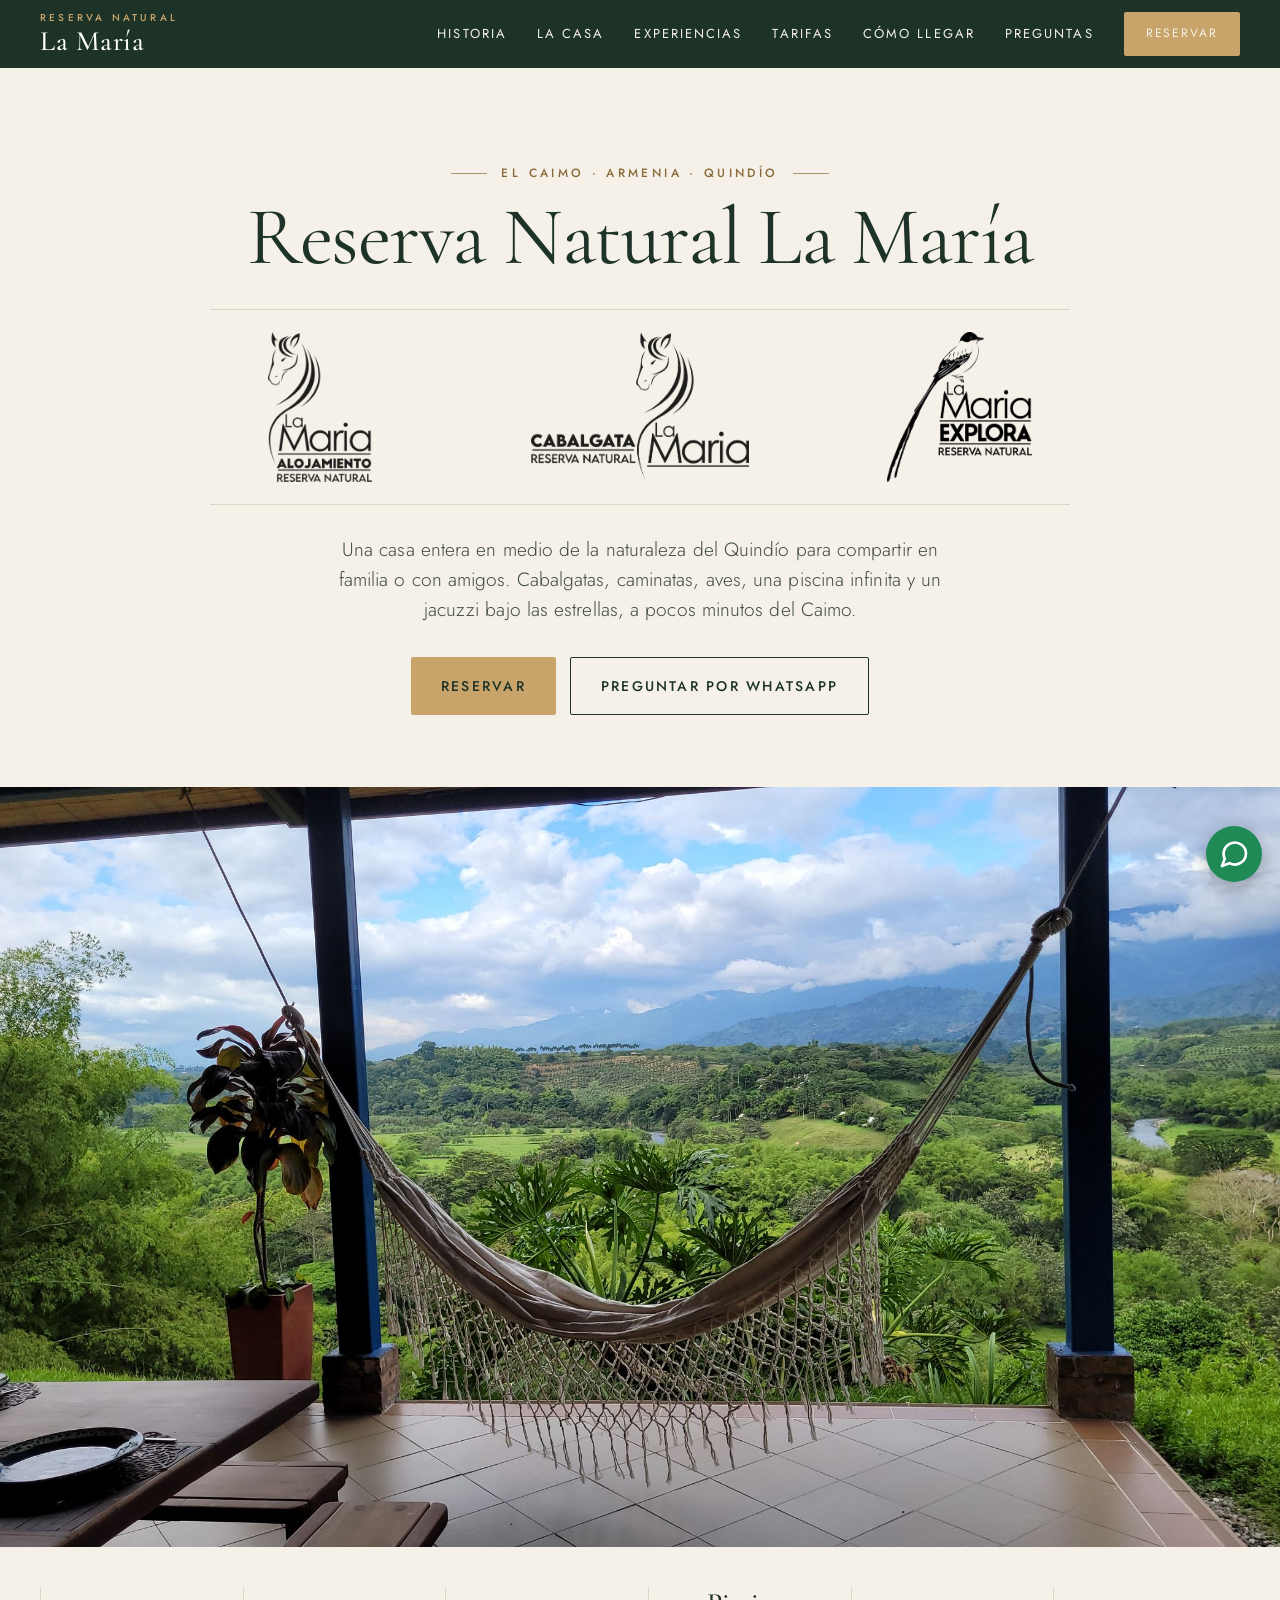
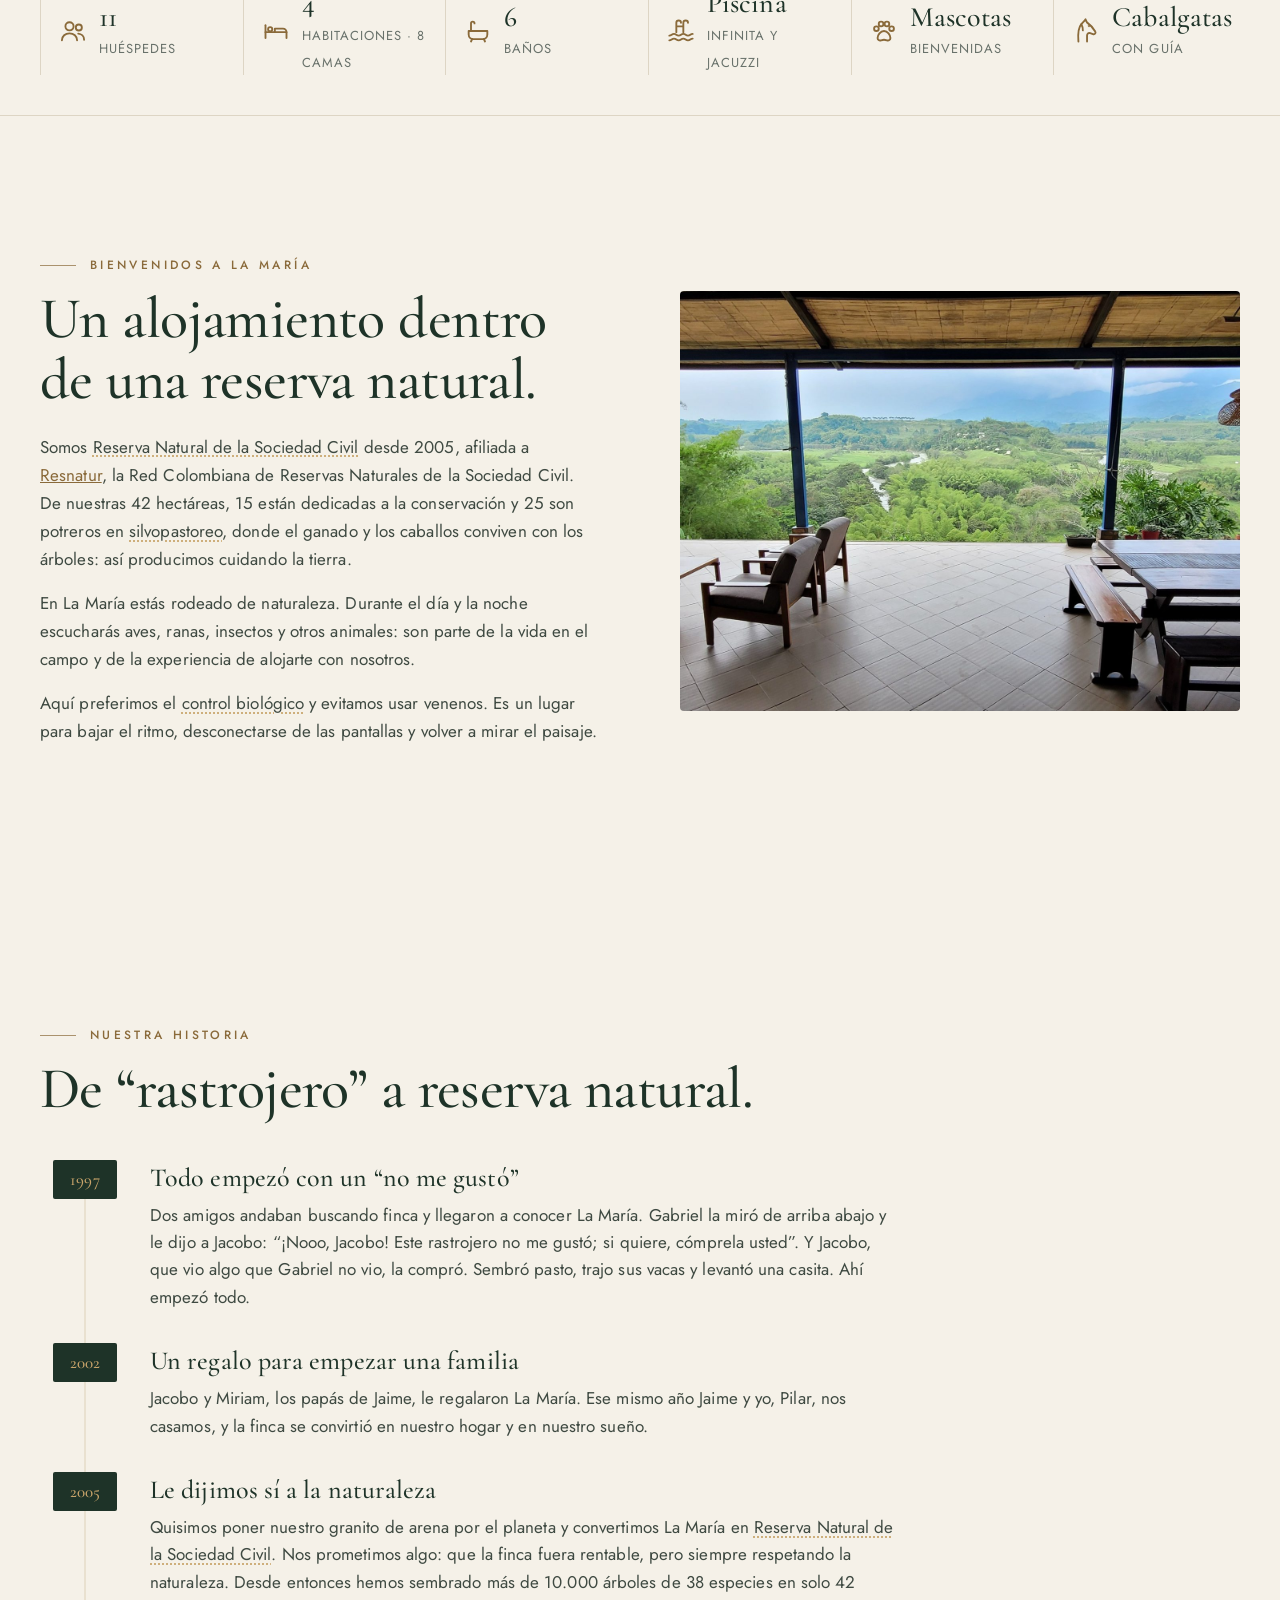
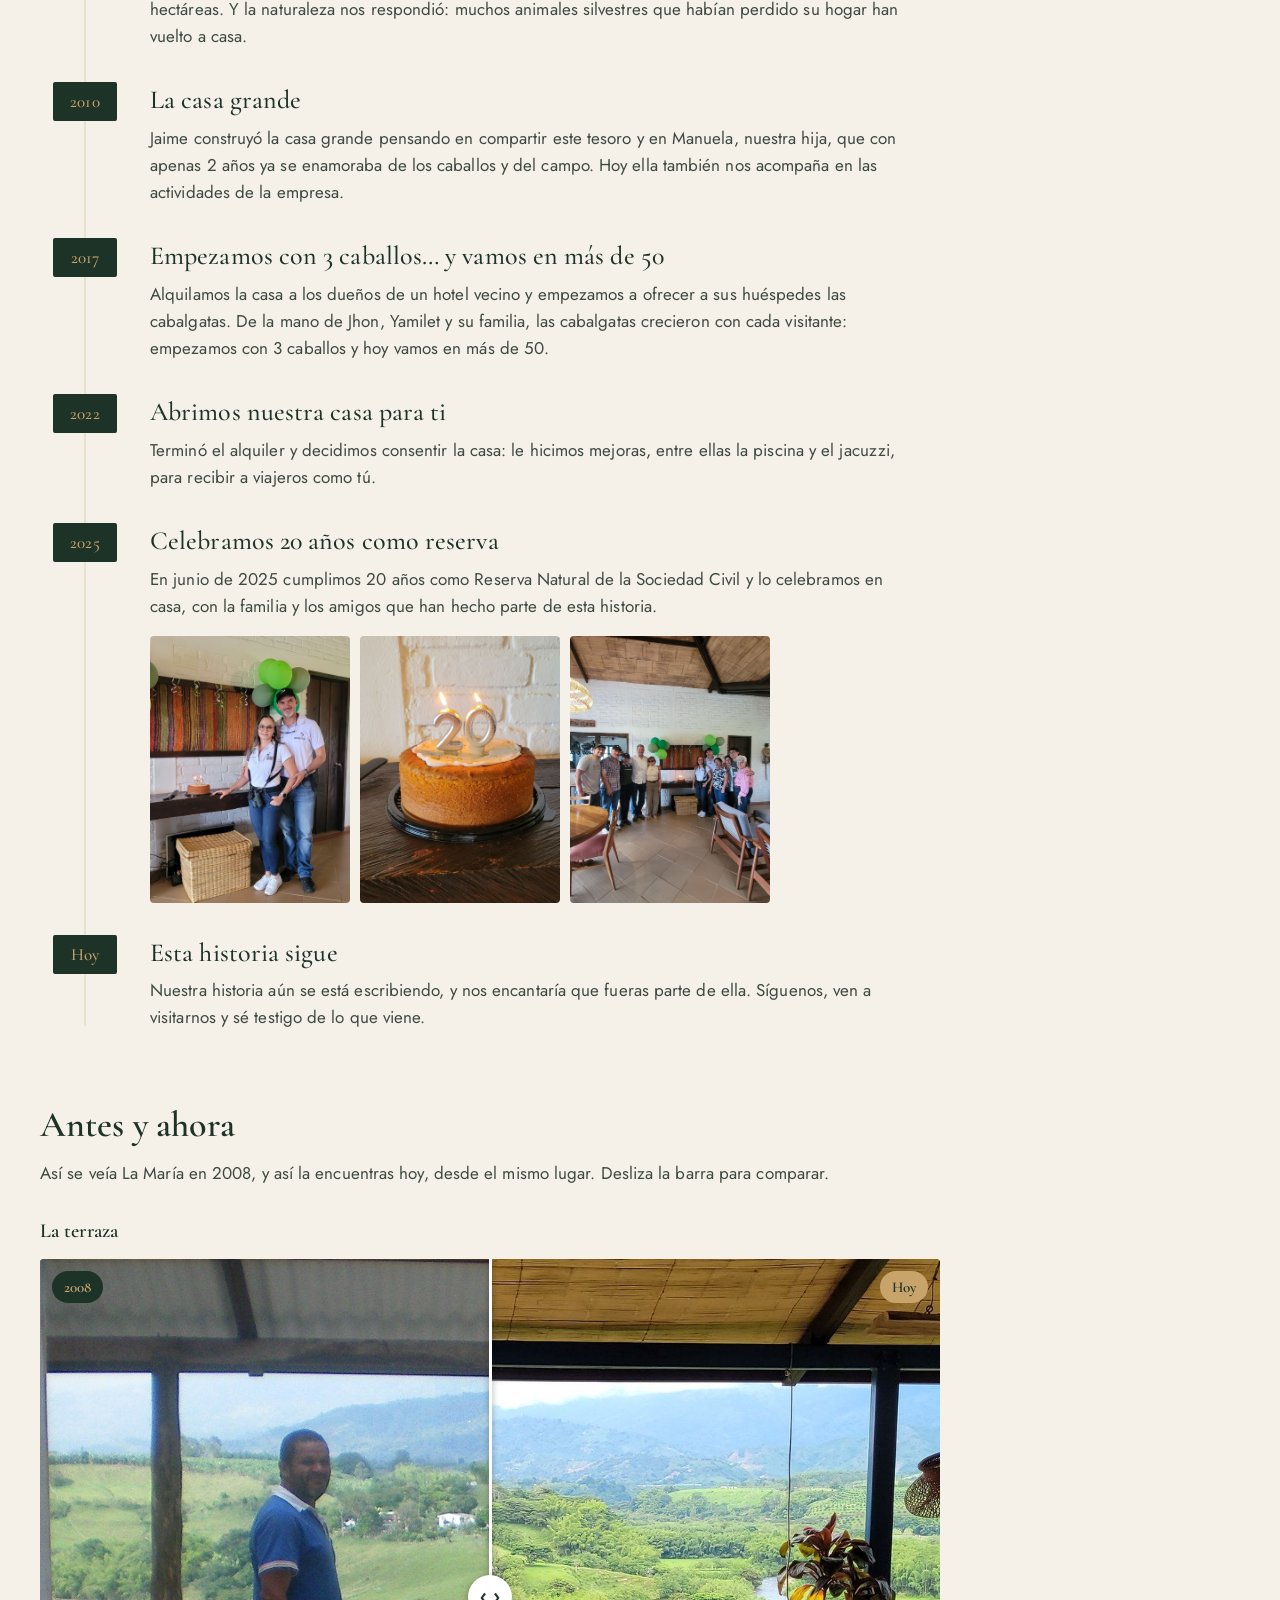
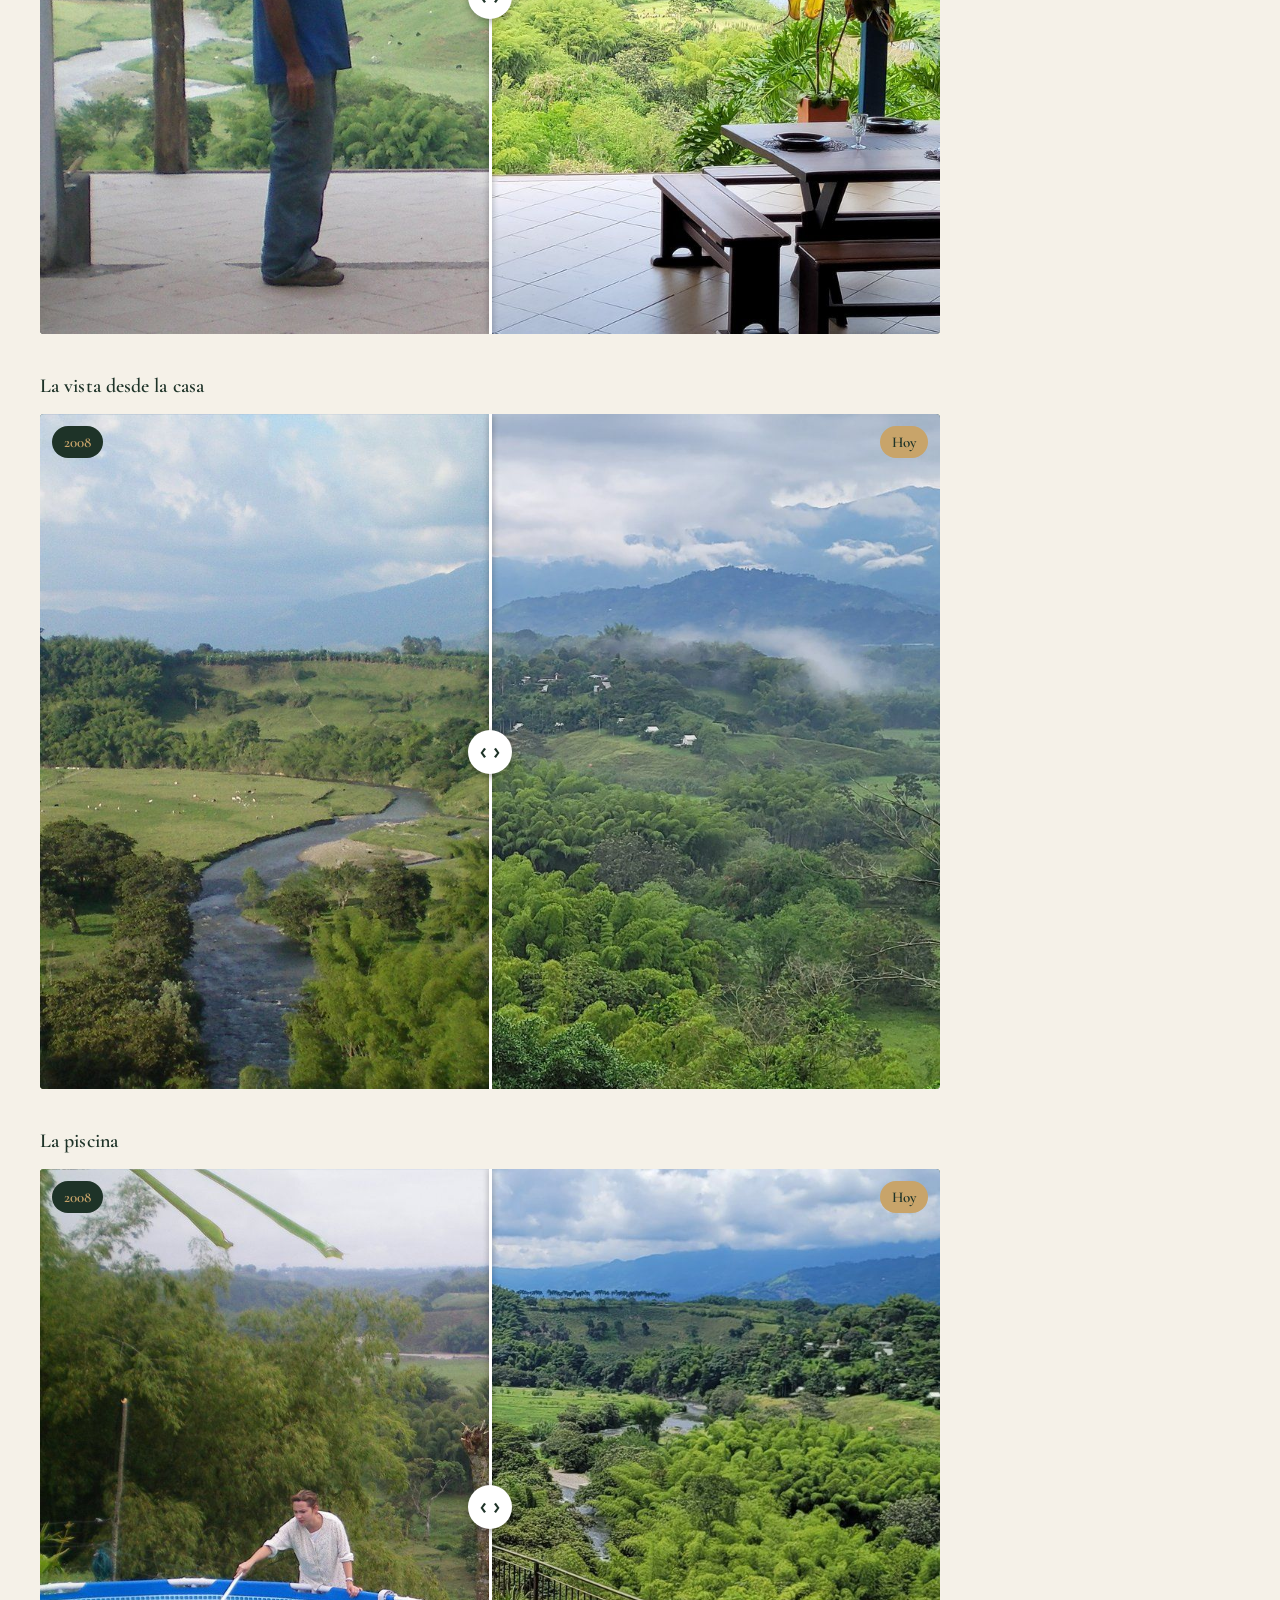
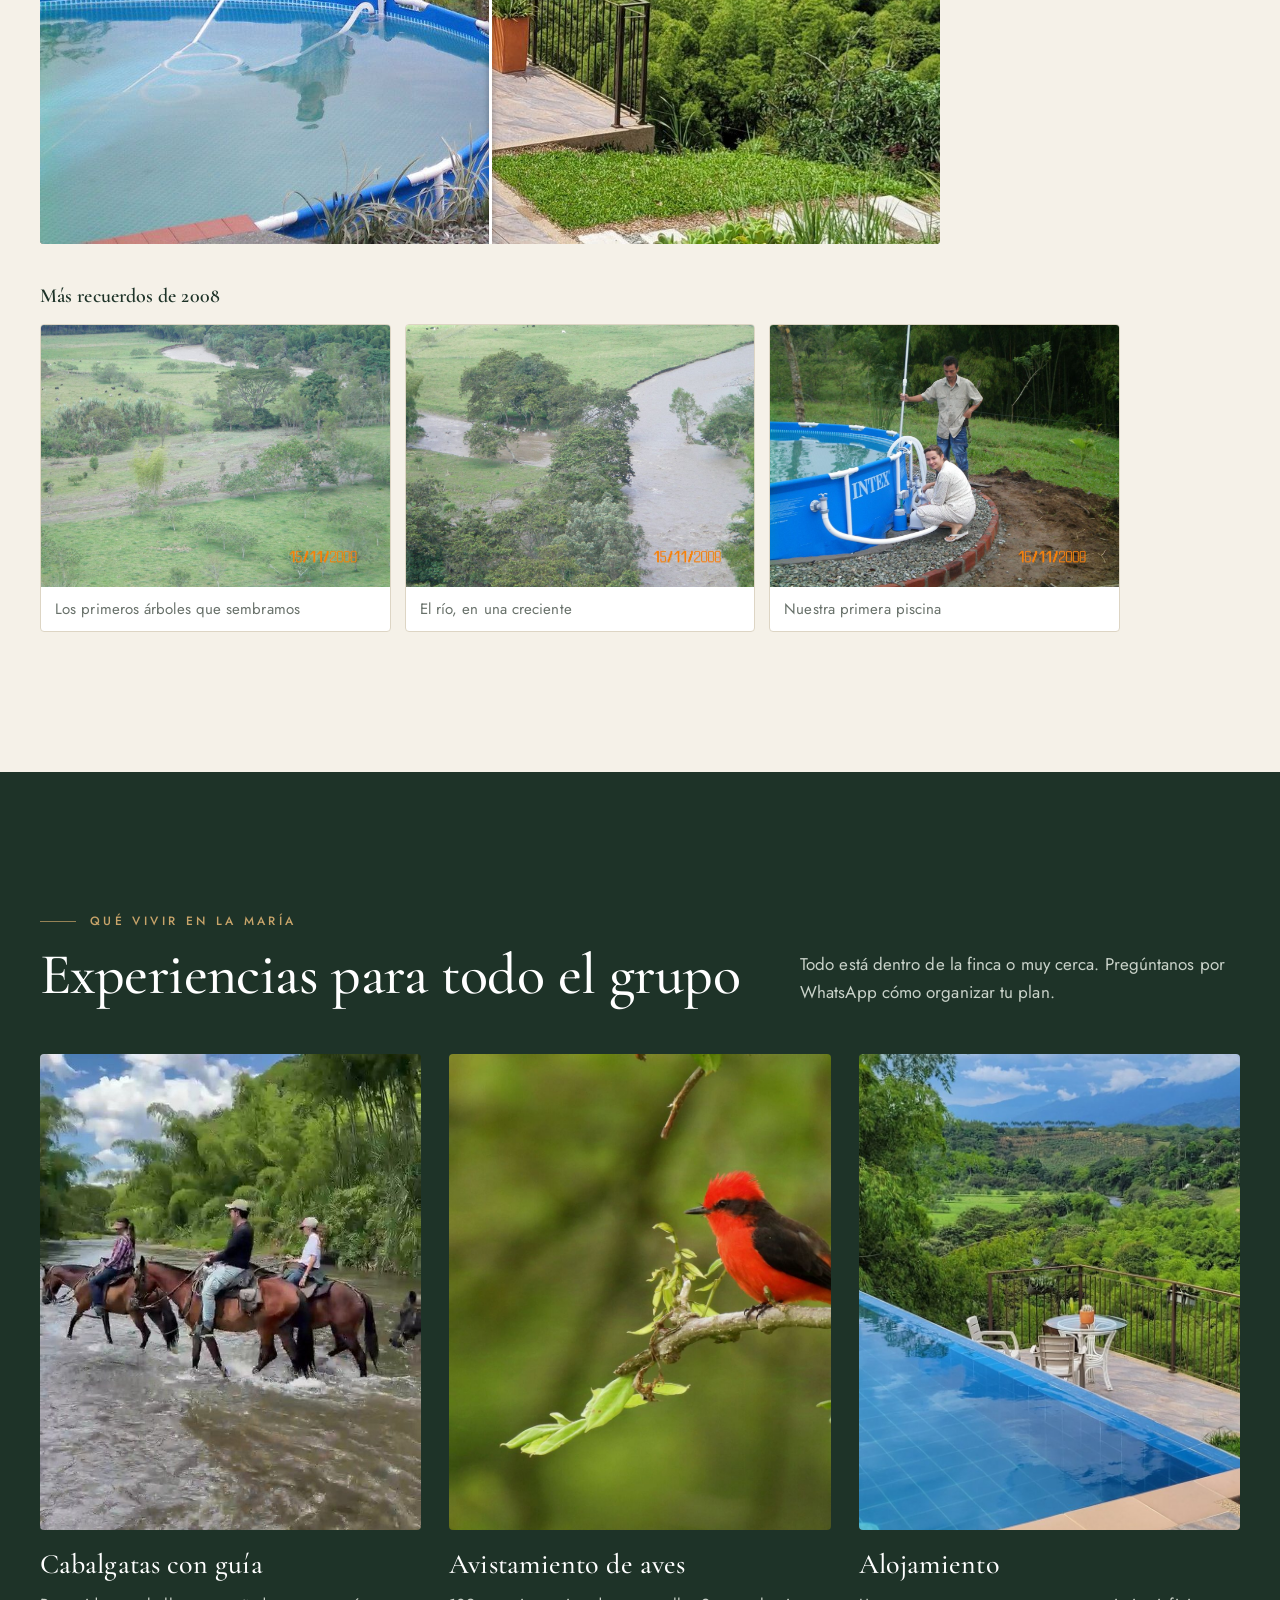
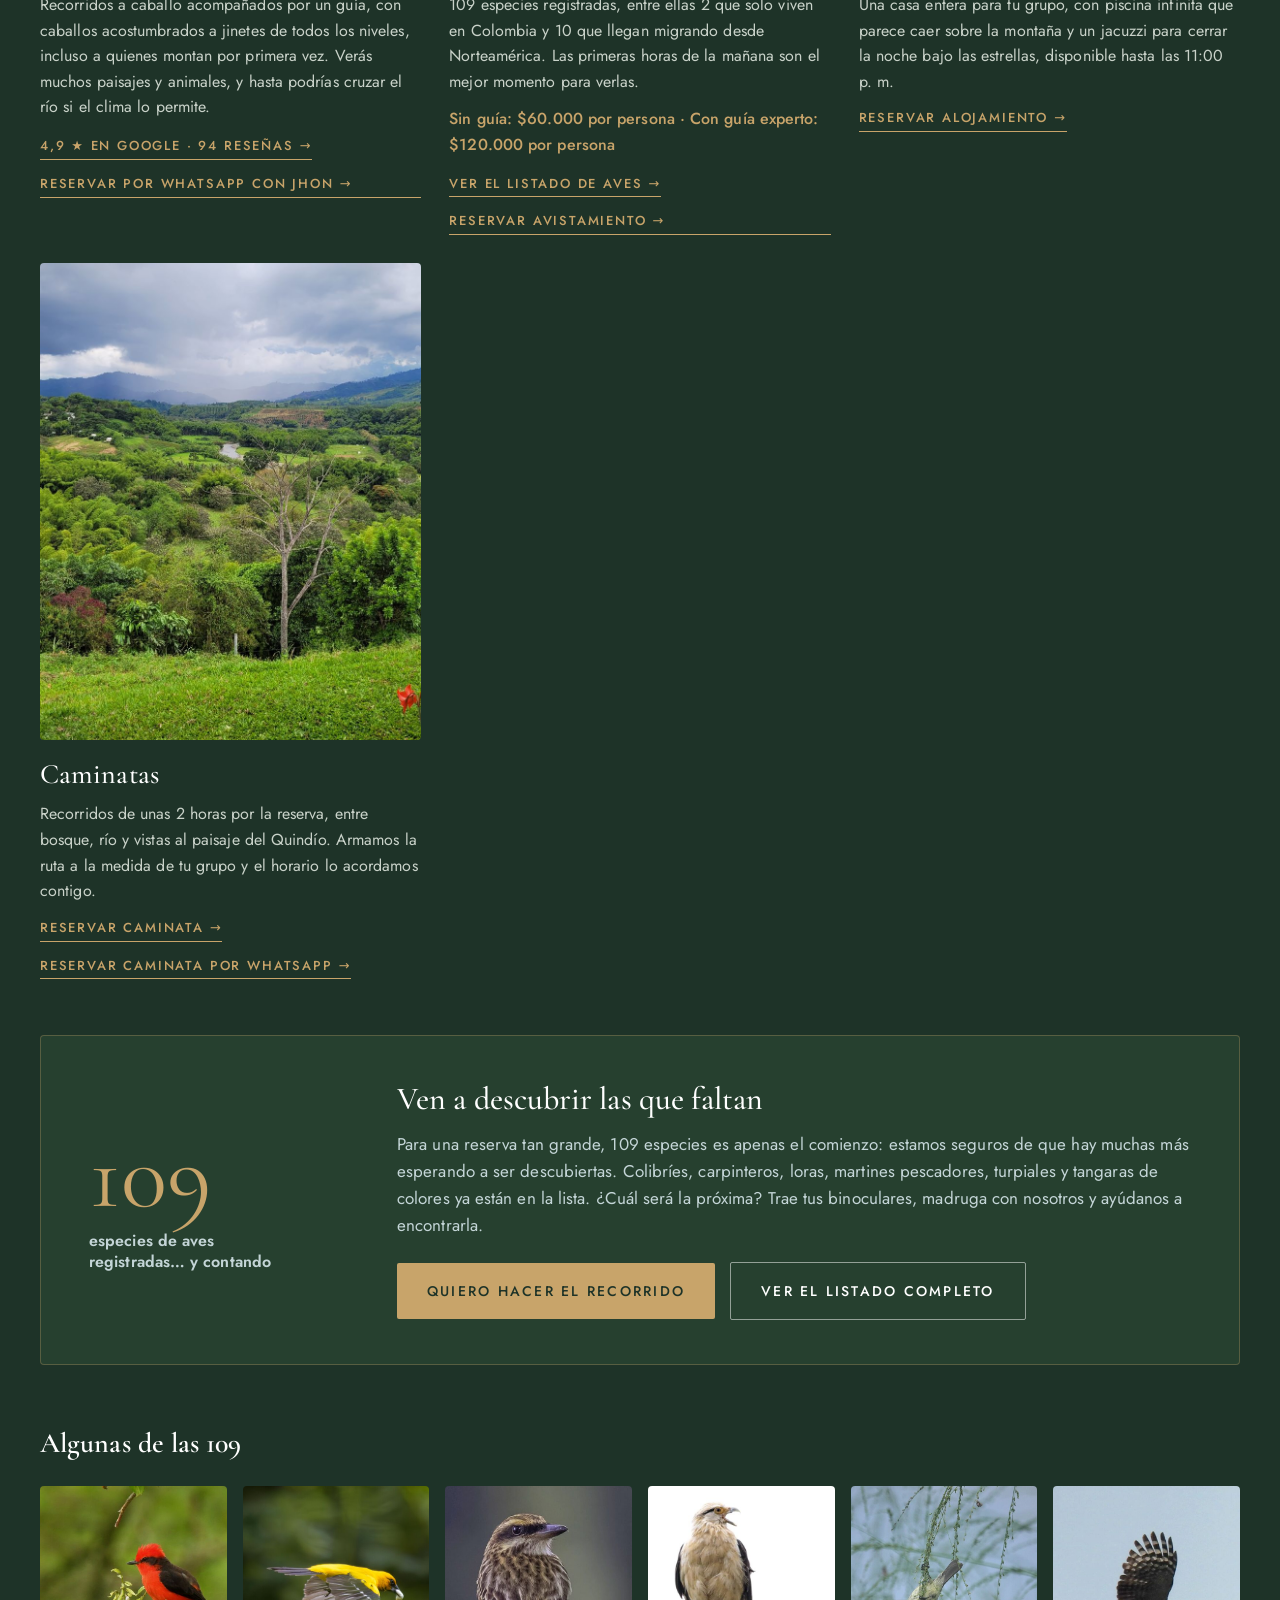
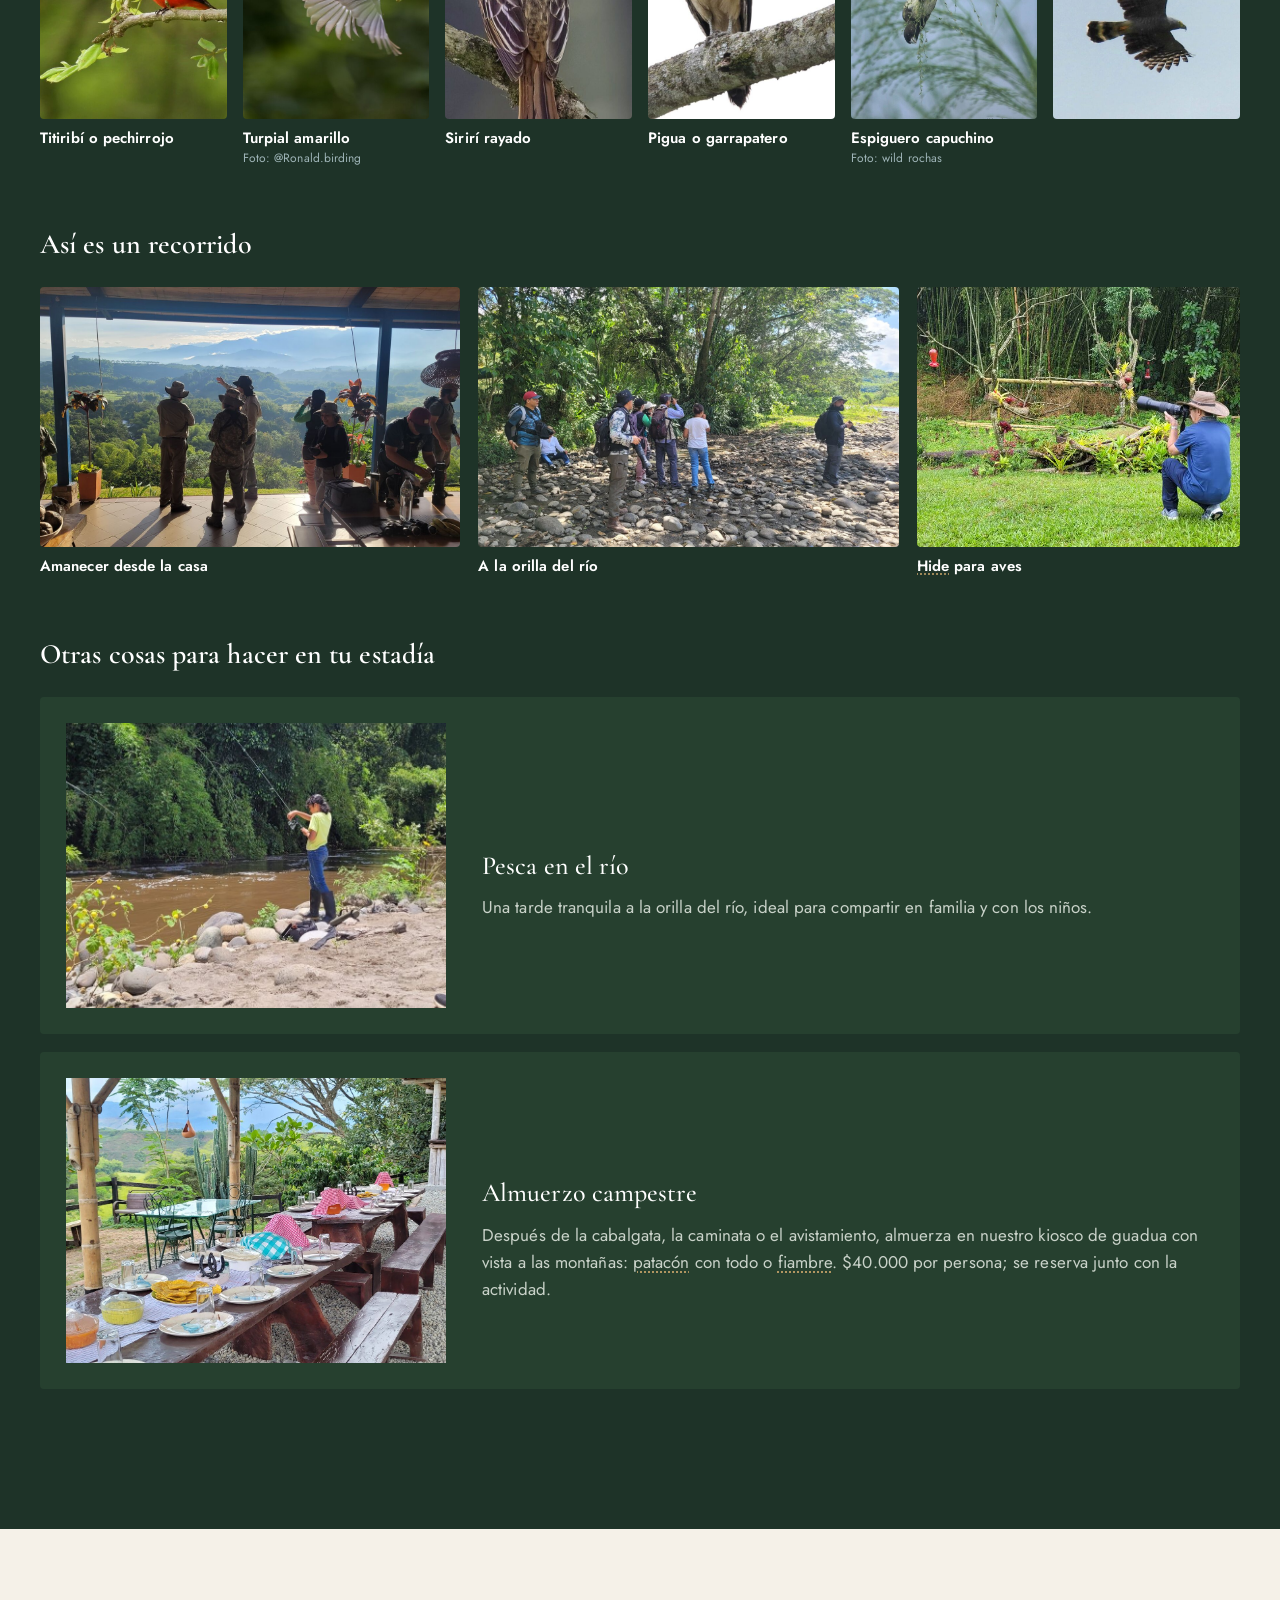
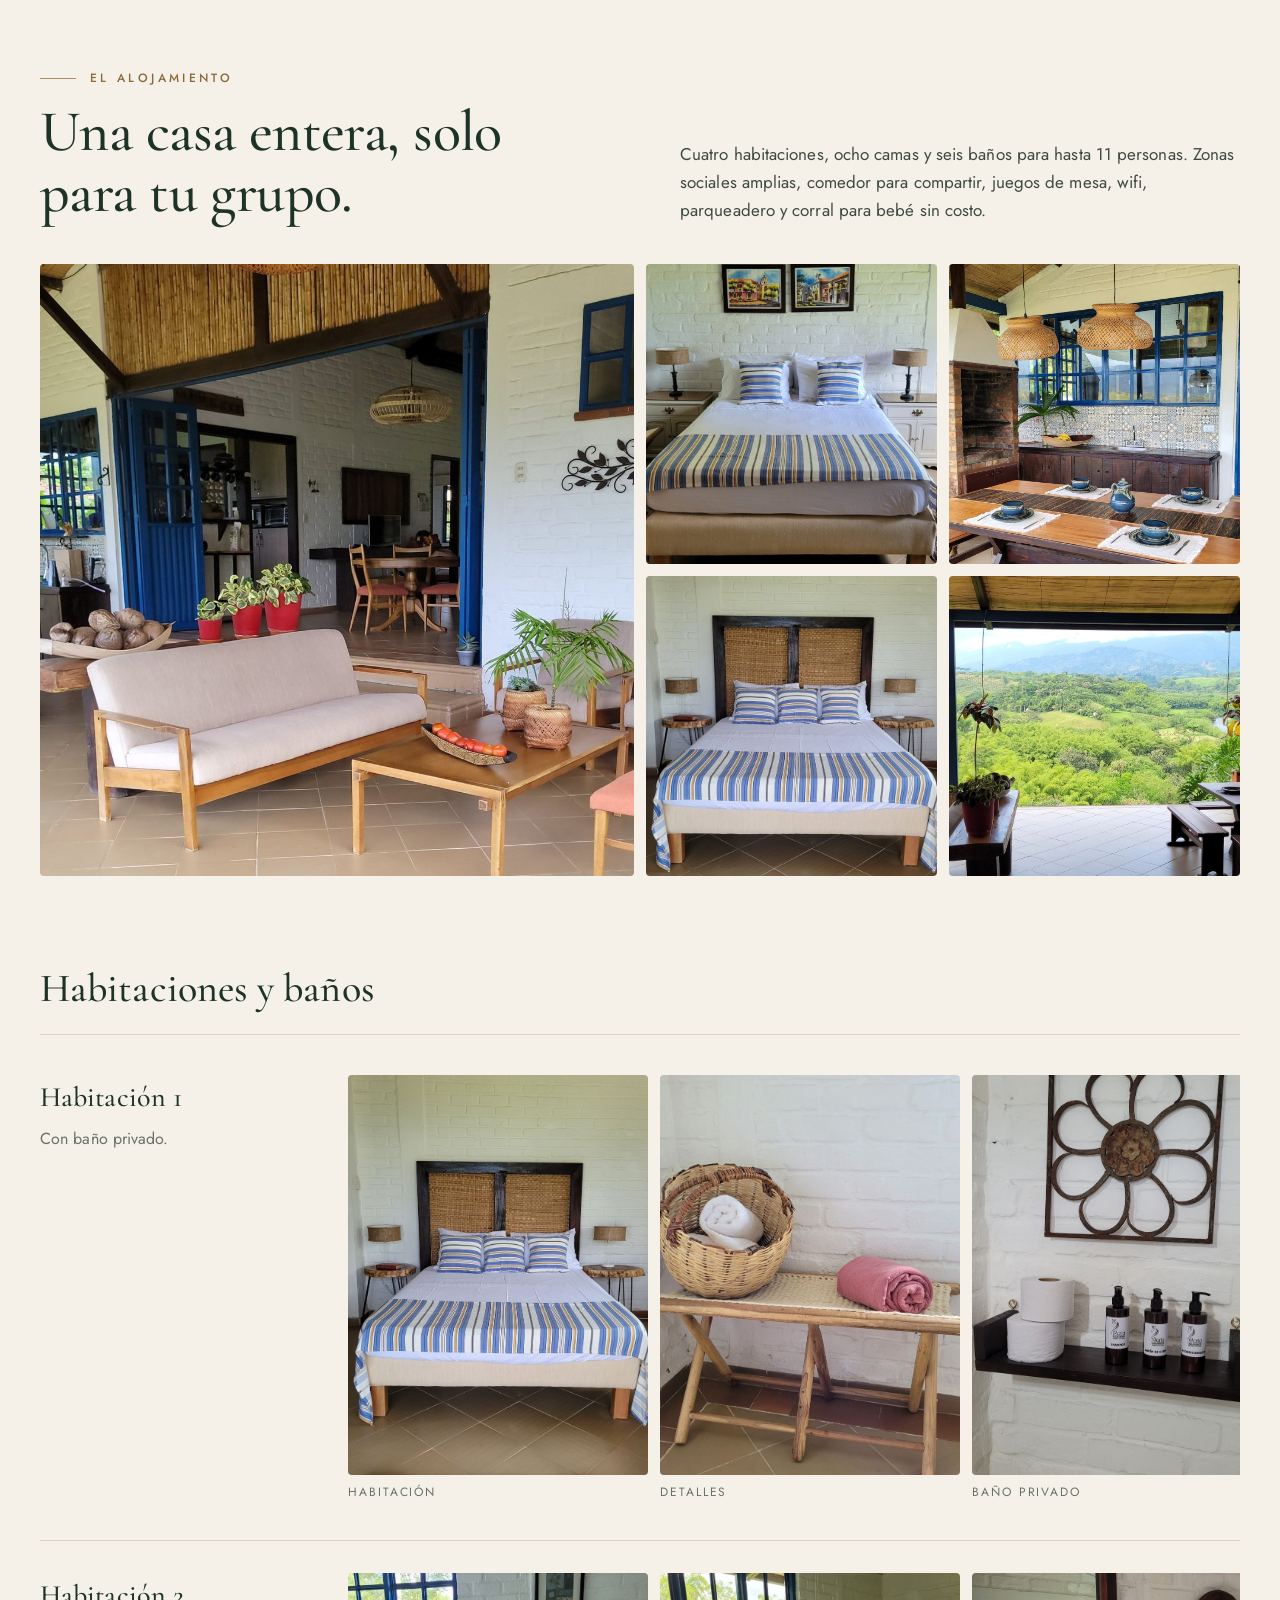
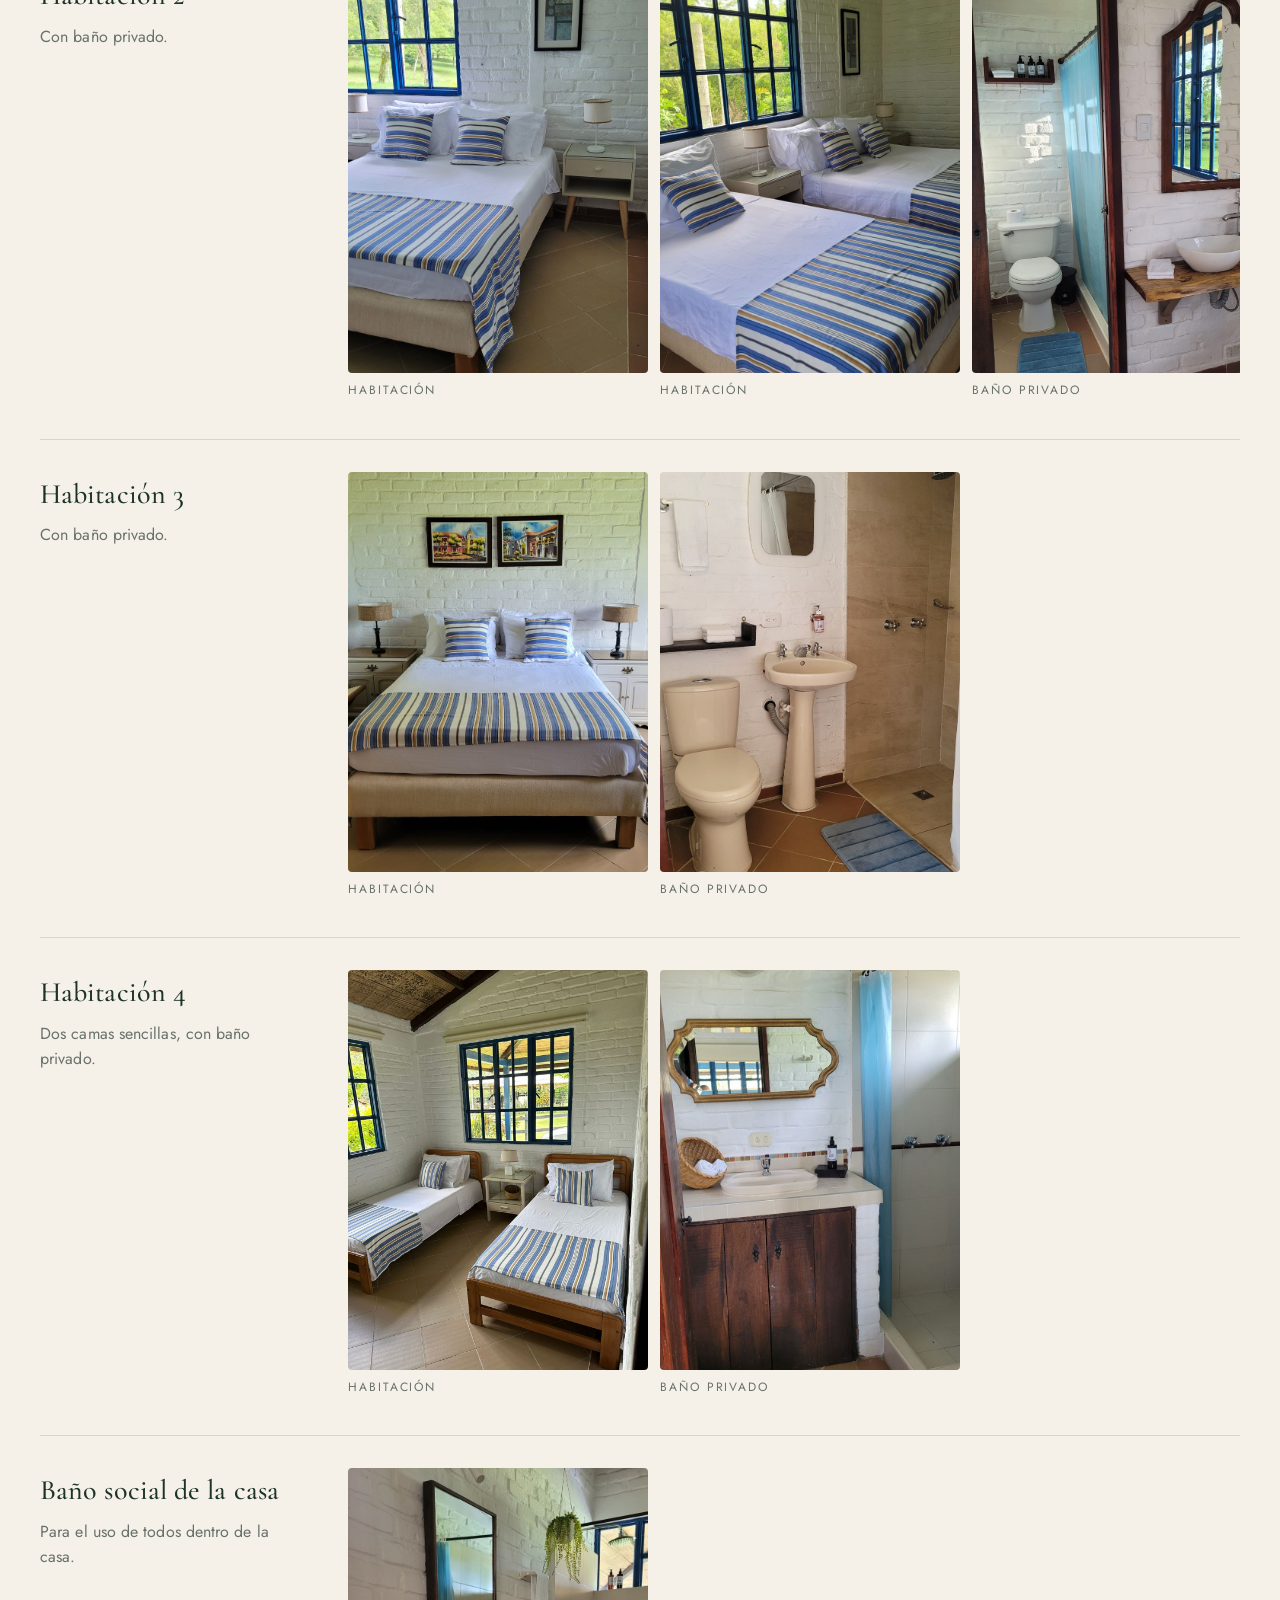
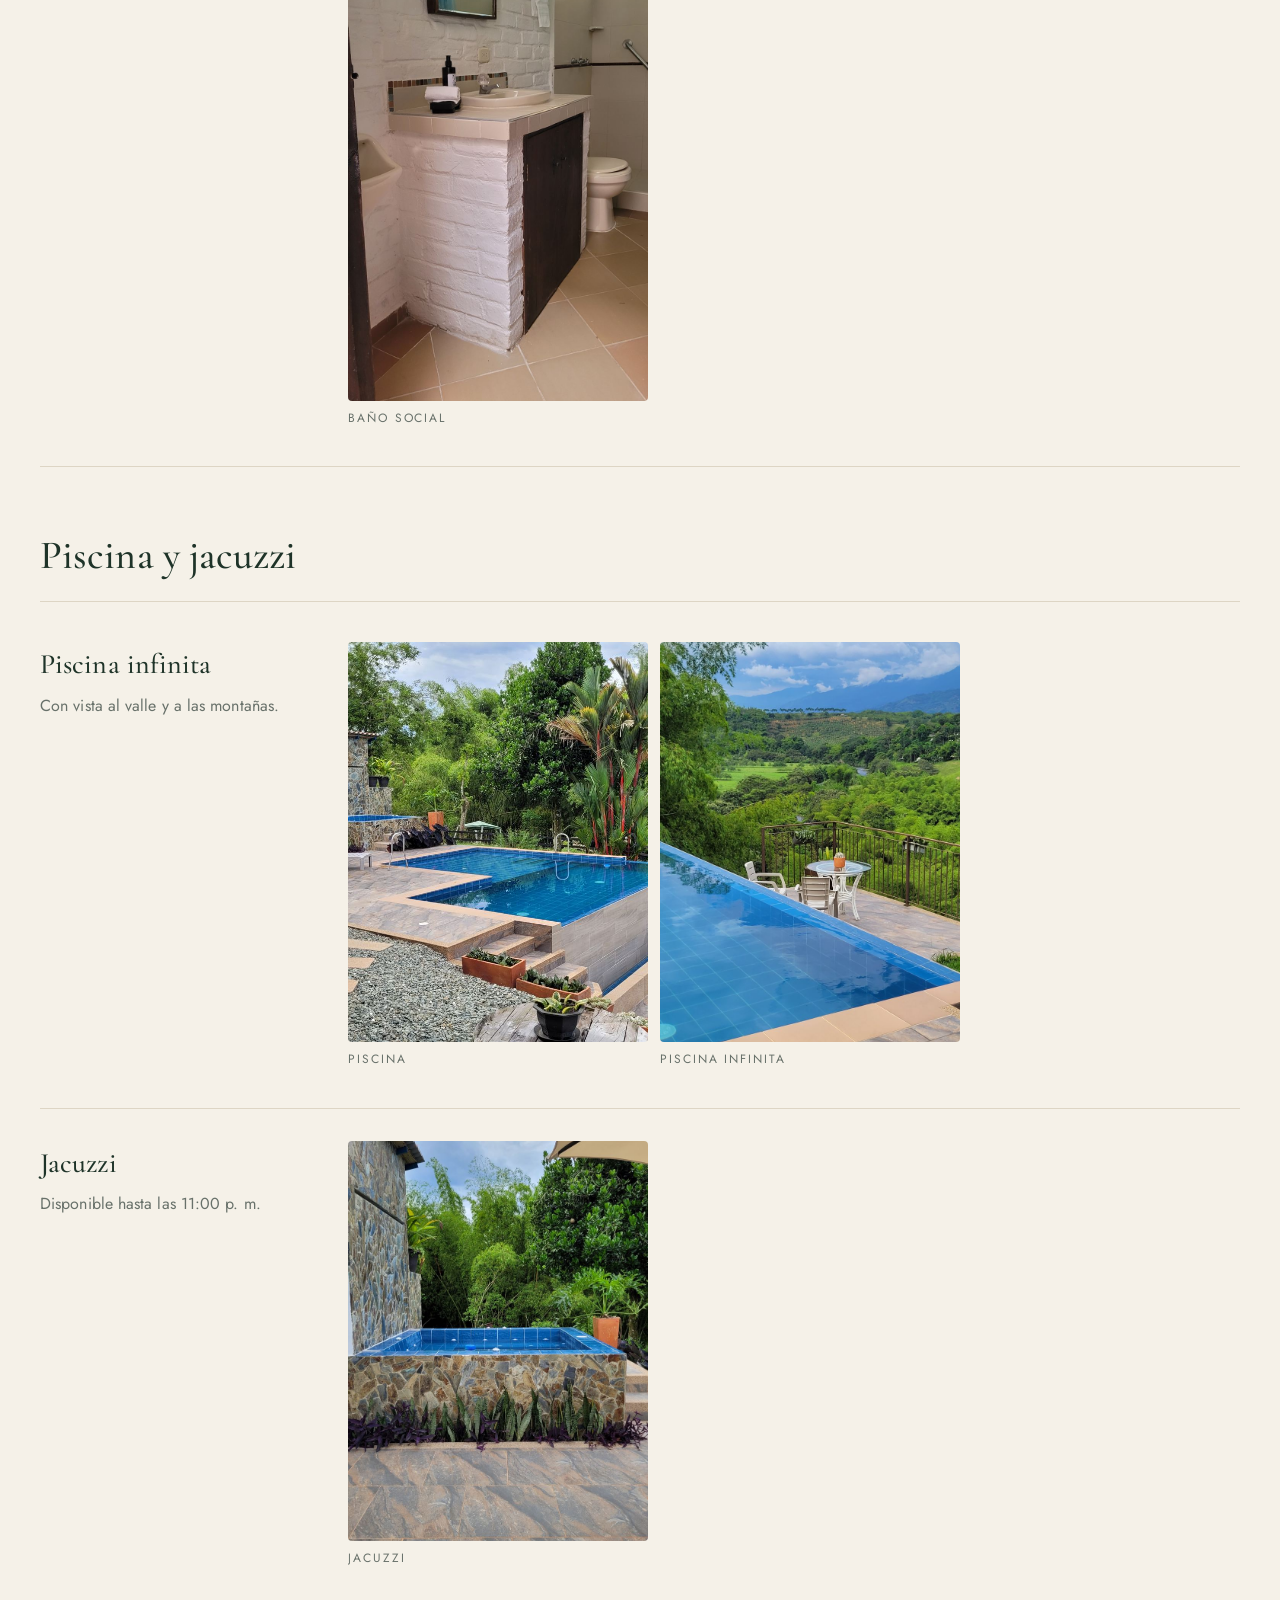
==== commit 38e11ac6: "Correcciones de Pilar en la portada - Tarjeta de la piscina ahora es Alojamiento, con enlace para re" ====
--- a/public/index.html
+++ b/public/index.html
@@ -216,7 +216,6 @@
         <h3>Cabalgatas con guía</h3>
         <p>Recorridos a caballo acompañados por un guía, con caballos acostumbrados a jinetes de todos los niveles, incluso a quienes montan por primera vez. Verás muchos paisajes y animales, y hasta podrías cruzar el río si el clima lo permite.</p>
         <a class="link-fuerte" href="https://maps.google.com/?cid=10584108364430197333" target="_blank" rel="noopener">4,9 ★ en Google · 94 reseñas →</a>
-        <a class="link-reservar" href="reservar-cabalgata.html">Reservar cabalgata en línea →</a>
         <a class="link-reservar js-wa" href="#" data-numero="jhon" data-mensaje="Hola Jhon, quiero reservar una cabalgata en La María">Reservar por WhatsApp con Jhon →</a>
       </article>
       <article class="tarjeta">
@@ -228,15 +227,17 @@
         <a class="link-reservar" href="reservar-aves.html">Reservar avistamiento →</a>
       </article>
       <article class="tarjeta">
-        <div class="foto"><img src="img/piscina.jpg" alt="Piscina infinita" loading="lazy"></div>
-        <h3>Piscina infinita y jacuzzi</h3>
-        <p>Una piscina que parece caer sobre la montaña y un jacuzzi para cerrar la noche bajo las estrellas, disponible hasta las 11:00 p. m.</p>
+        <div class="foto"><img src="img/piscina.jpg" alt="Piscina infinita del alojamiento" loading="lazy"></div>
+        <h3>Alojamiento</h3>
+        <p>Una casa entera para tu grupo, con piscina infinita que parece caer sobre la montaña y un jacuzzi para cerrar la noche bajo las estrellas, disponible hasta las 11:00 p. m.</p>
+        <a class="link-reservar" href="reservar.html">Reservar alojamiento →</a>
       </article>
       <article class="tarjeta">
         <div class="foto"><img src="img/paisaje-valle.jpg" alt="Paisaje del valle desde la reserva" loading="lazy"></div>
         <h3>Caminatas</h3>
         <p>Recorridos de unas 2 horas por la reserva, entre bosque, río y vistas al paisaje del Quindío. Armamos la ruta a la medida de tu grupo y el horario lo acordamos contigo.</p>
         <a class="link-reservar" href="reservar-caminata.html">Reservar caminata →</a>
+        <a class="link-reservar js-wa" href="#" data-mensaje="Hola, quiero reservar una caminata en La María">Reservar caminata por WhatsApp →</a>
       </article>
     </div>
 
@@ -252,7 +253,7 @@
 
     <h3 class="subtitulo-aves">Algunas de las 109</h3>
     <div class="galeria-aves">
-        <figure class="ave"><img style="object-position:100% 50%" src="img/aves/titiribi.jpg" alt="Titiribí o pechirrojo" loading="lazy"><figcaption>Titiribí o pechirrojo</figcaption></figure>
+        <figure class="ave"><img style="object-position:72% 40%" src="img/aves/titiribi.jpg" alt="Titiribí o pechirrojo" loading="lazy"><figcaption>Titiribí o pechirrojo</figcaption></figure>
         <figure class="ave"><img style="object-position:13% 50%" src="img/aves/turpial-amarillo.jpg" alt="Turpial amarillo" loading="lazy"><figcaption>Turpial amarillo<small>Foto: @Ronald.birding</small></figcaption></figure>
         <figure class="ave"><img src="img/aves/siriri-rayado.jpg" alt="Sirirí rayado" loading="lazy"><figcaption>Sirirí rayado</figcaption></figure>
         <figure class="ave"><img src="img/aves/pigua.jpg" alt="Pigua o garrapatero" loading="lazy"><figcaption>Pigua o garrapatero</figcaption></figure>
@@ -276,7 +277,7 @@
       </div>
     </div>
     <div class="otras-cosas">
-      <div class="foto"><img src="img/almuerzo/familia.jpg" alt="Familia almorzando patacones en el kiosco de La María" loading="lazy"></div>
+      <div class="foto"><img src="img/almuerzo/kiosco.jpg" alt="Mesa servida en el kiosco de guadua, con vista a las montañas, donde se sirve el almuerzo" loading="lazy"></div>
       <div>
         <h4>Almuerzo campestre</h4>
         <p>Después de la cabalgata, la caminata o el avistamiento, almuerza en nuestro kiosco de guadua con vista a las montañas: <a class="glosa" href="#" data-glosa="patacon">patacón</a> con todo o <a class="glosa" href="#" data-glosa="fiambre">fiambre</a>. $40.000 por persona; se reserva junto con la actividad.</p>
@@ -300,7 +301,7 @@
       <div class="foto"><img src="img/habitacion-principal.jpg" alt="Habitación principal" loading="lazy"></div>
       <div class="foto"><img src="img/comedor.jpg" alt="Comedor y zona social" loading="lazy"></div>
       <div class="foto"><img src="img/habitacion-2.jpg" alt="Habitación" loading="lazy"></div>
-      <div class="foto"><img src="img/almuerzo/kiosco.jpg" alt="Mesa servida en el kiosco de guadua con vista a las montañas" loading="lazy"></div>
+      <div class="foto"><img src="img/historia/terraza-hoy.jpg" alt="Terraza de la casa con comedor y vista a las montañas" loading="lazy"></div>
     </div>
 
     <div class="espacios">
@@ -401,11 +402,11 @@
         <span>Casa entera hasta 11 personas · desayuno incluido · desde $900.000 la noche</span>
         <em>Ver fechas →</em>
       </a>
-      <a class="op-reserva" href="reservar-cabalgata.html">
+      <a class="op-reserva js-wa" href="#" data-numero="jhon" data-mensaje="Hola Jhon, quiero reservar una cabalgata en La María">
         <img src="img/logos/cabalgata-negro.png" alt="" loading="lazy">
         <strong>Cabalgata</strong>
         <span>$120.000 por persona · grupos hasta 30</span>
-        <em>Reservar →</em>
+        <em>Reservar por WhatsApp con Jhon →</em>
       </a>
       <a class="op-reserva" href="reservar-caminata.html">
         <img src="img/logos/explora-negro.png" alt="" loading="lazy">
@@ -517,7 +518,7 @@
   <div class="contenedor">
     <div class="marcas-pie"><img src="img/logos/alojamiento-blanco.png" alt="La María Alojamiento" loading="lazy"><img src="img/logos/cabalgata-blanco.png" alt="La María Cabalgata" loading="lazy"><img src="img/logos/explora-blanco.png" alt="La María Explora" loading="lazy"></div>
     <div class="pie-cols">
-      <div><strong>Contacto</strong>WhatsApp +57 311 397 7479<br>El Caimo, Armenia, Quindío</div>
+      <div><strong>Contacto</strong><a class="js-wa" href="#">WhatsApp +57 311 397 7479</a><br><a class="js-wa" href="#" data-numero="jaime">Jaime +57 311 749 7827</a><br>El Caimo, Armenia, Quindío</div>
       <div><strong>Síguenos</strong><a href="https://www.instagram.com/alojamiento_reservanatural" target="_blank" rel="noopener">@alojamiento_reservanatural</a></div>
       <div class="legal"><strong>Legal</strong>RNT 163429<br><span class="aviso-pie">Rechazamos la explotación y el abuso sexual de niños, niñas y adolescentes (Ley 679 de 2001 y Ley 1336 de 2009).</span><br>© <span id="anio">2026</span> La María</div>
     </div>
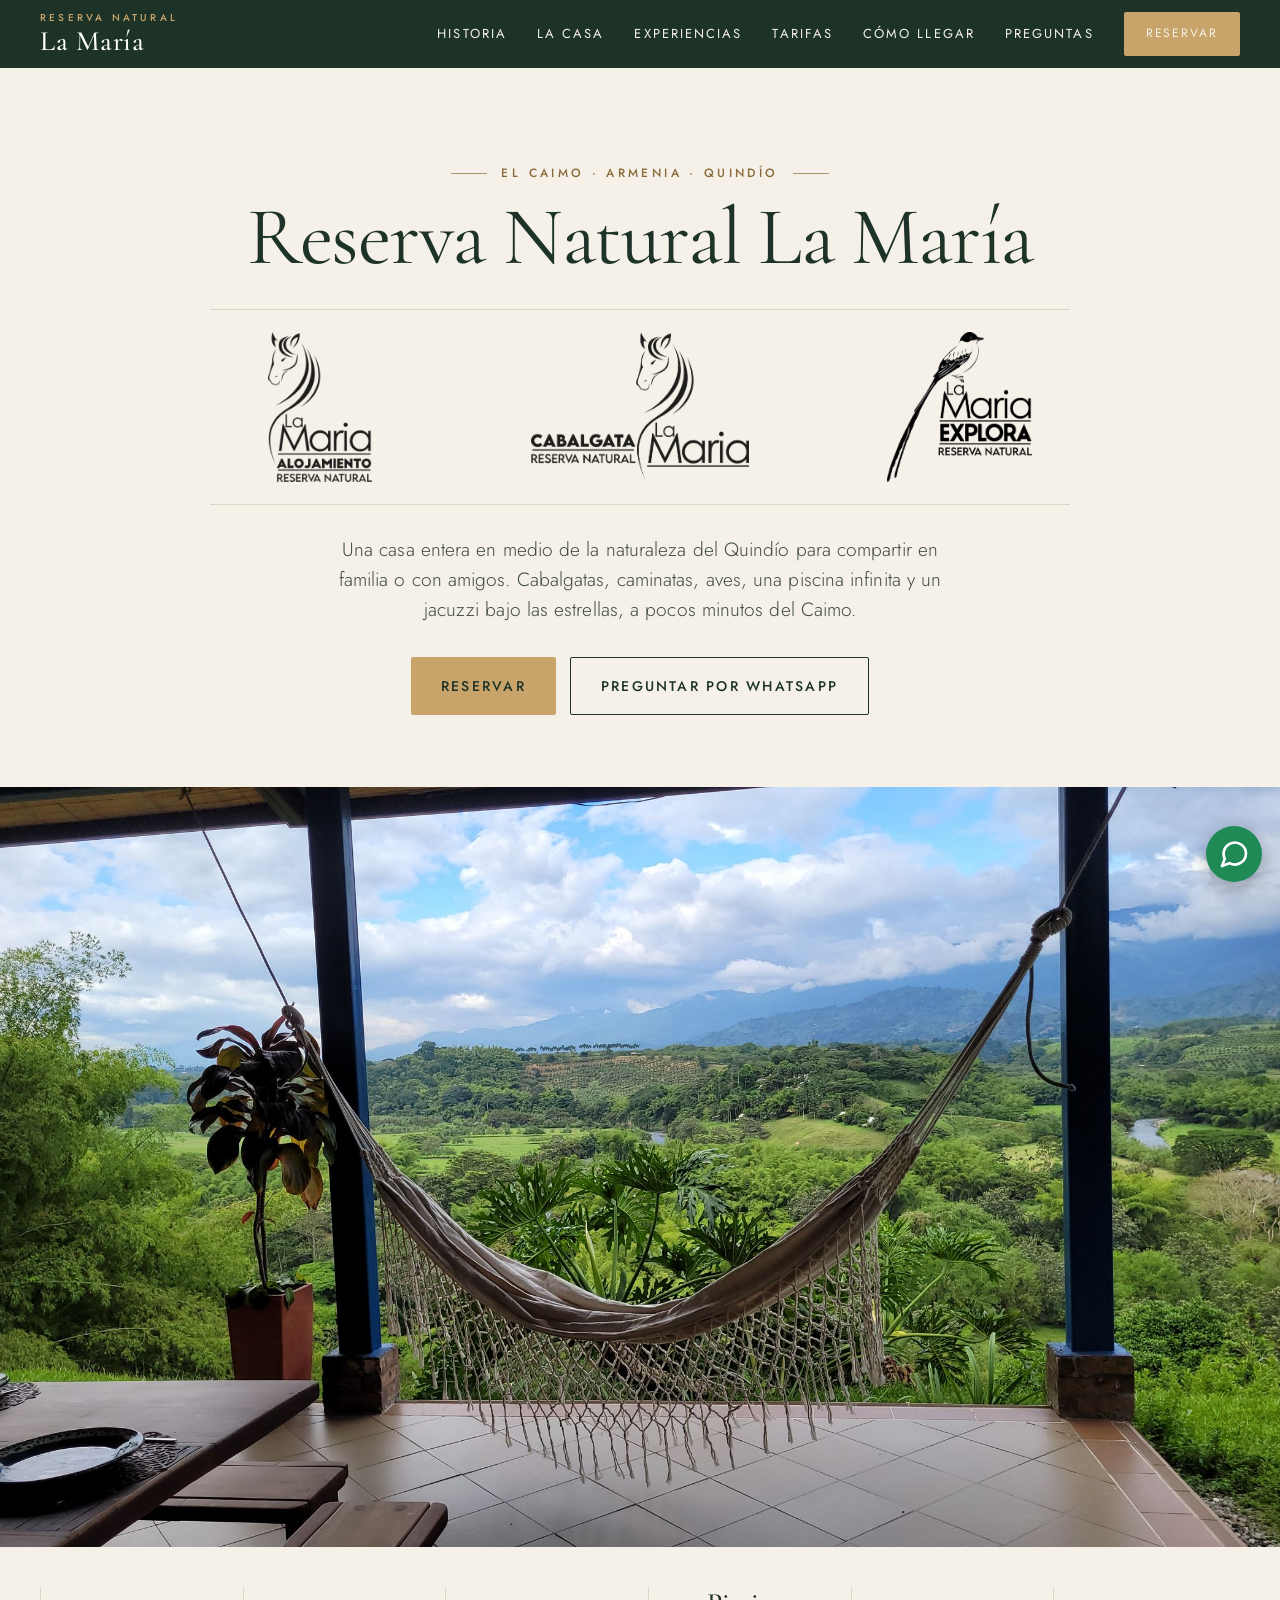
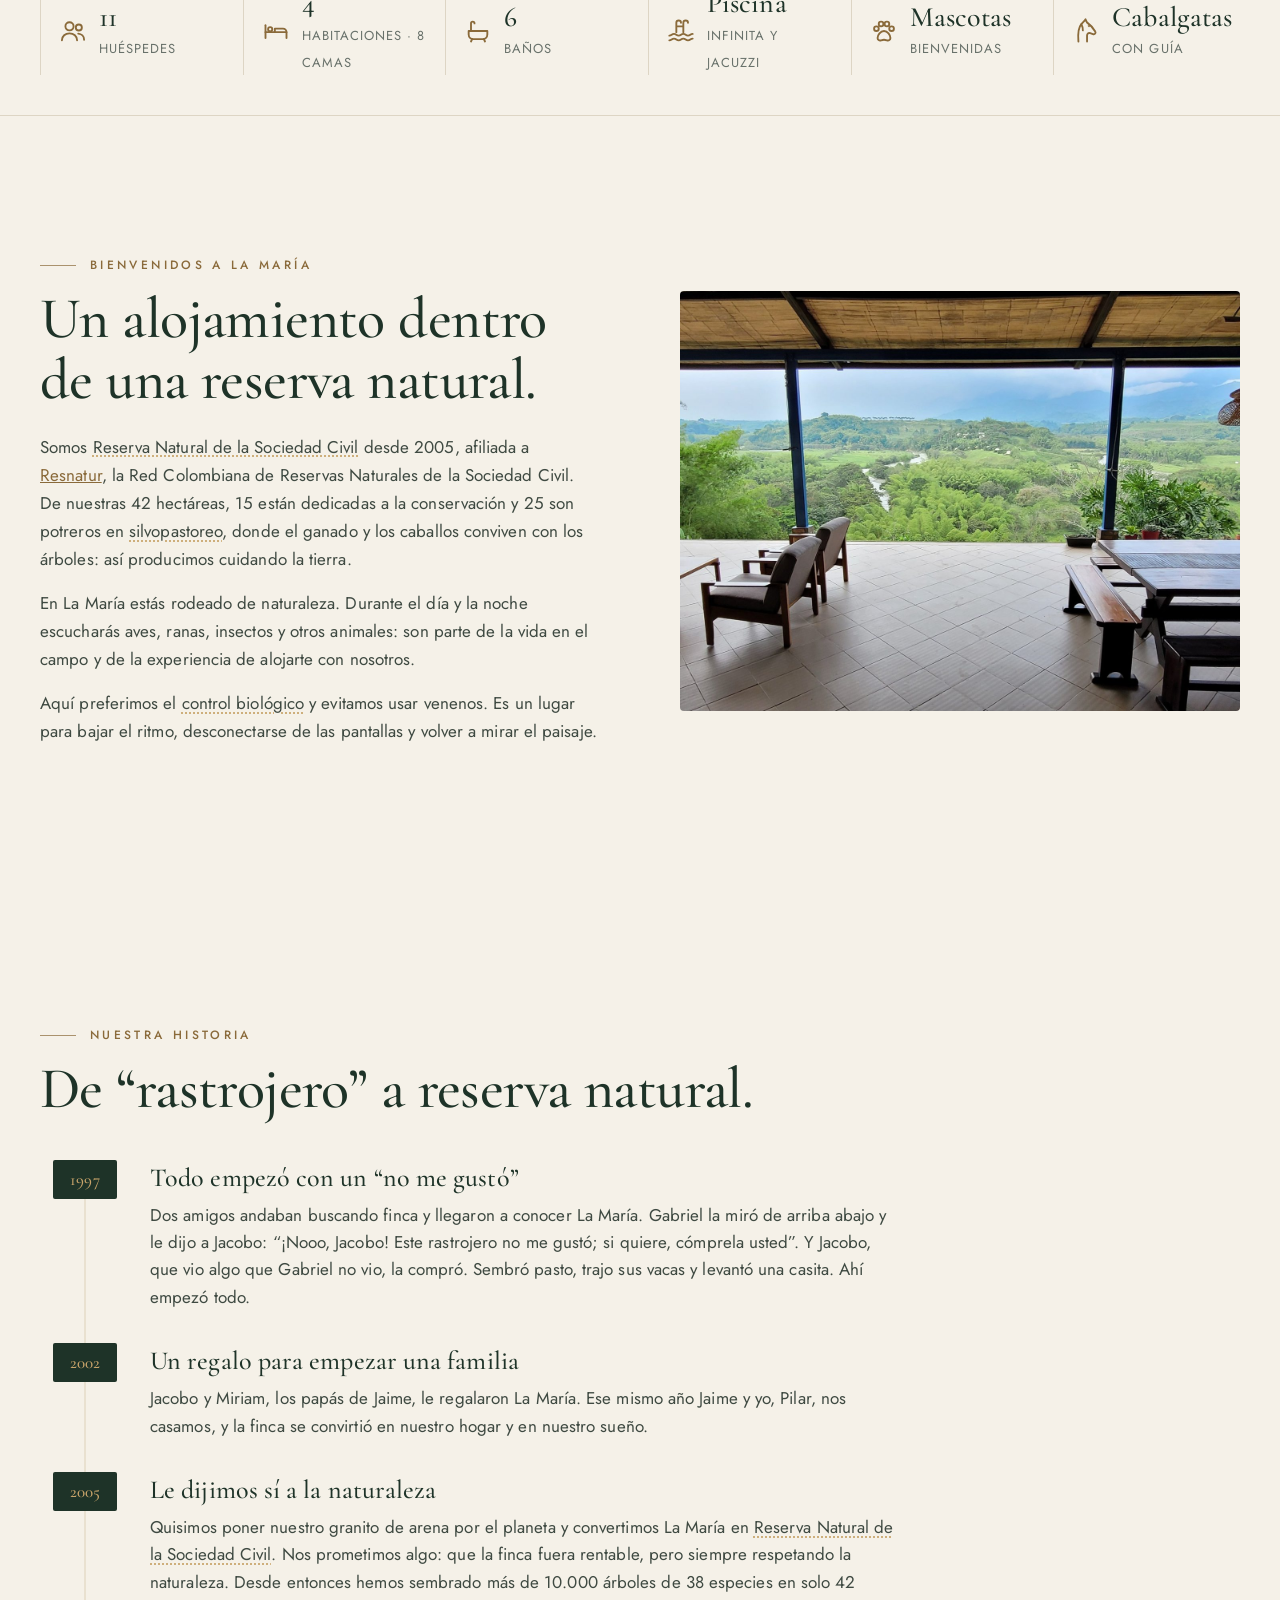
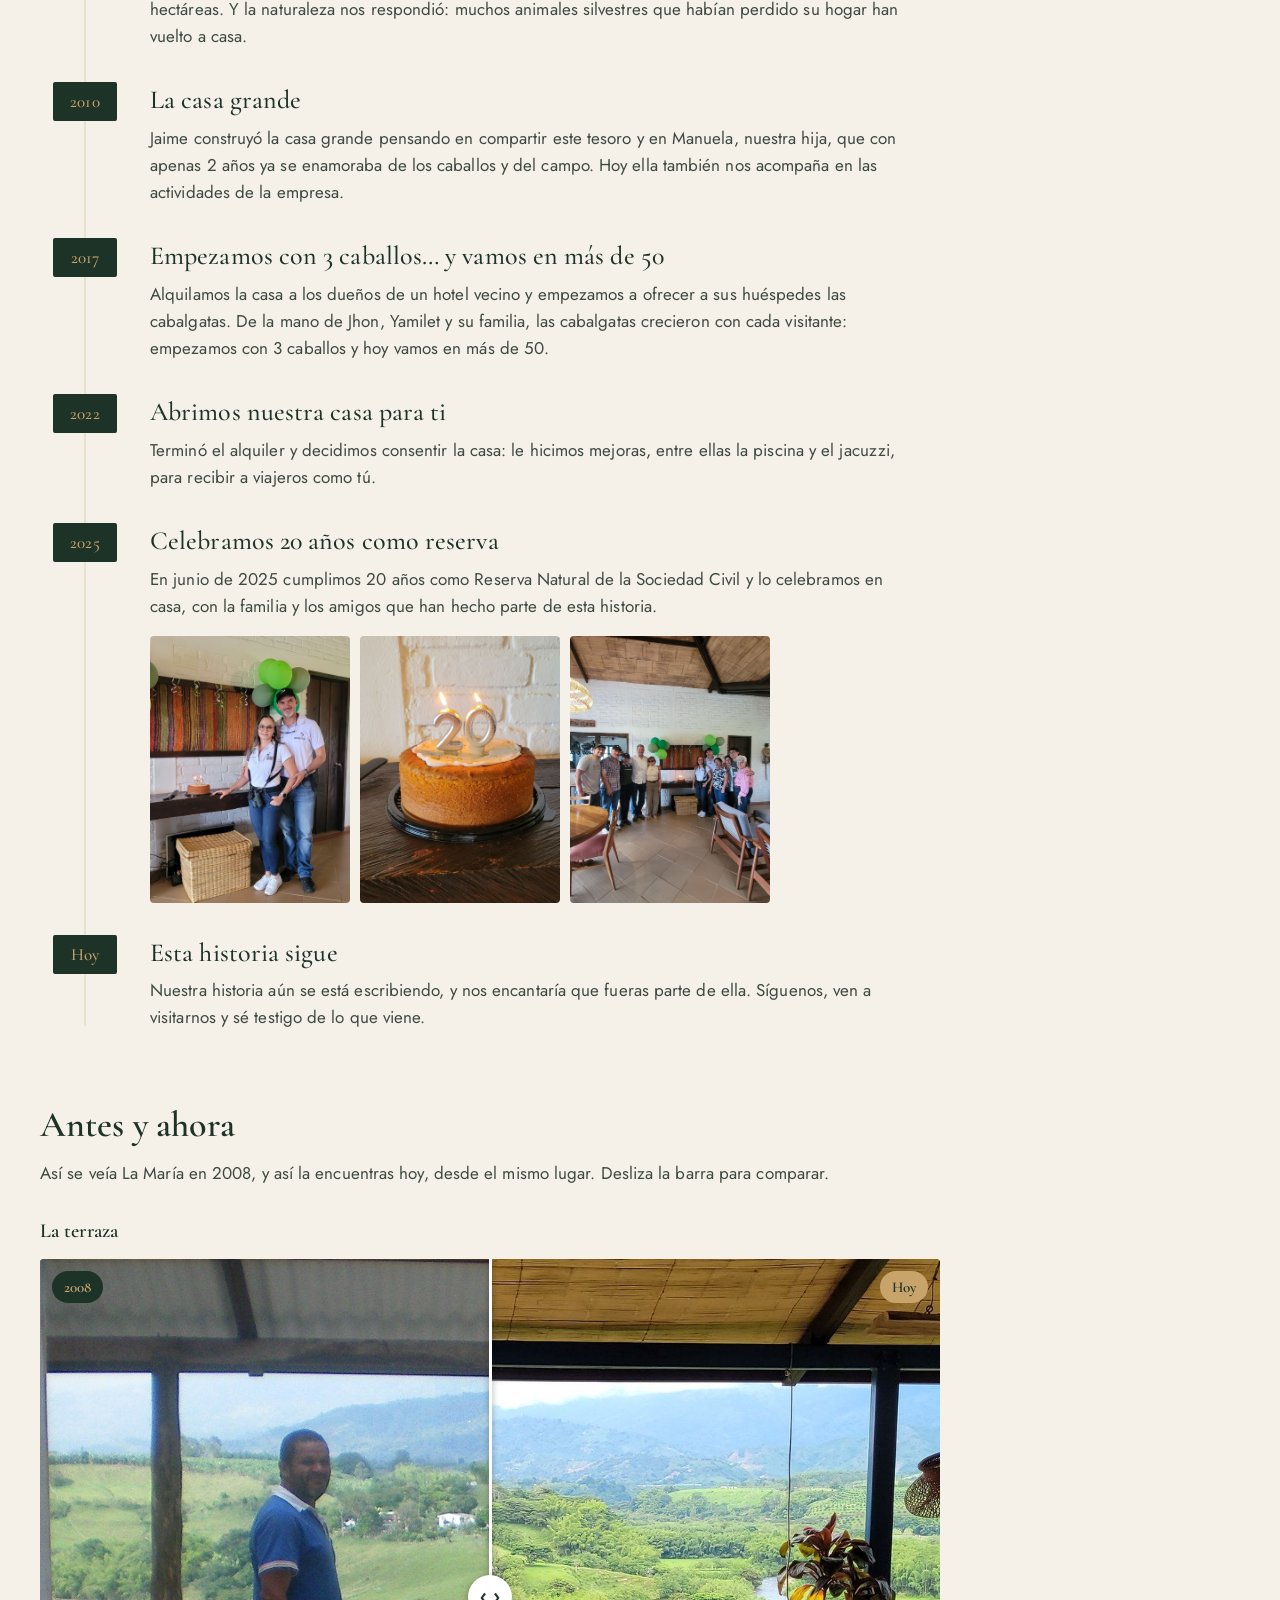
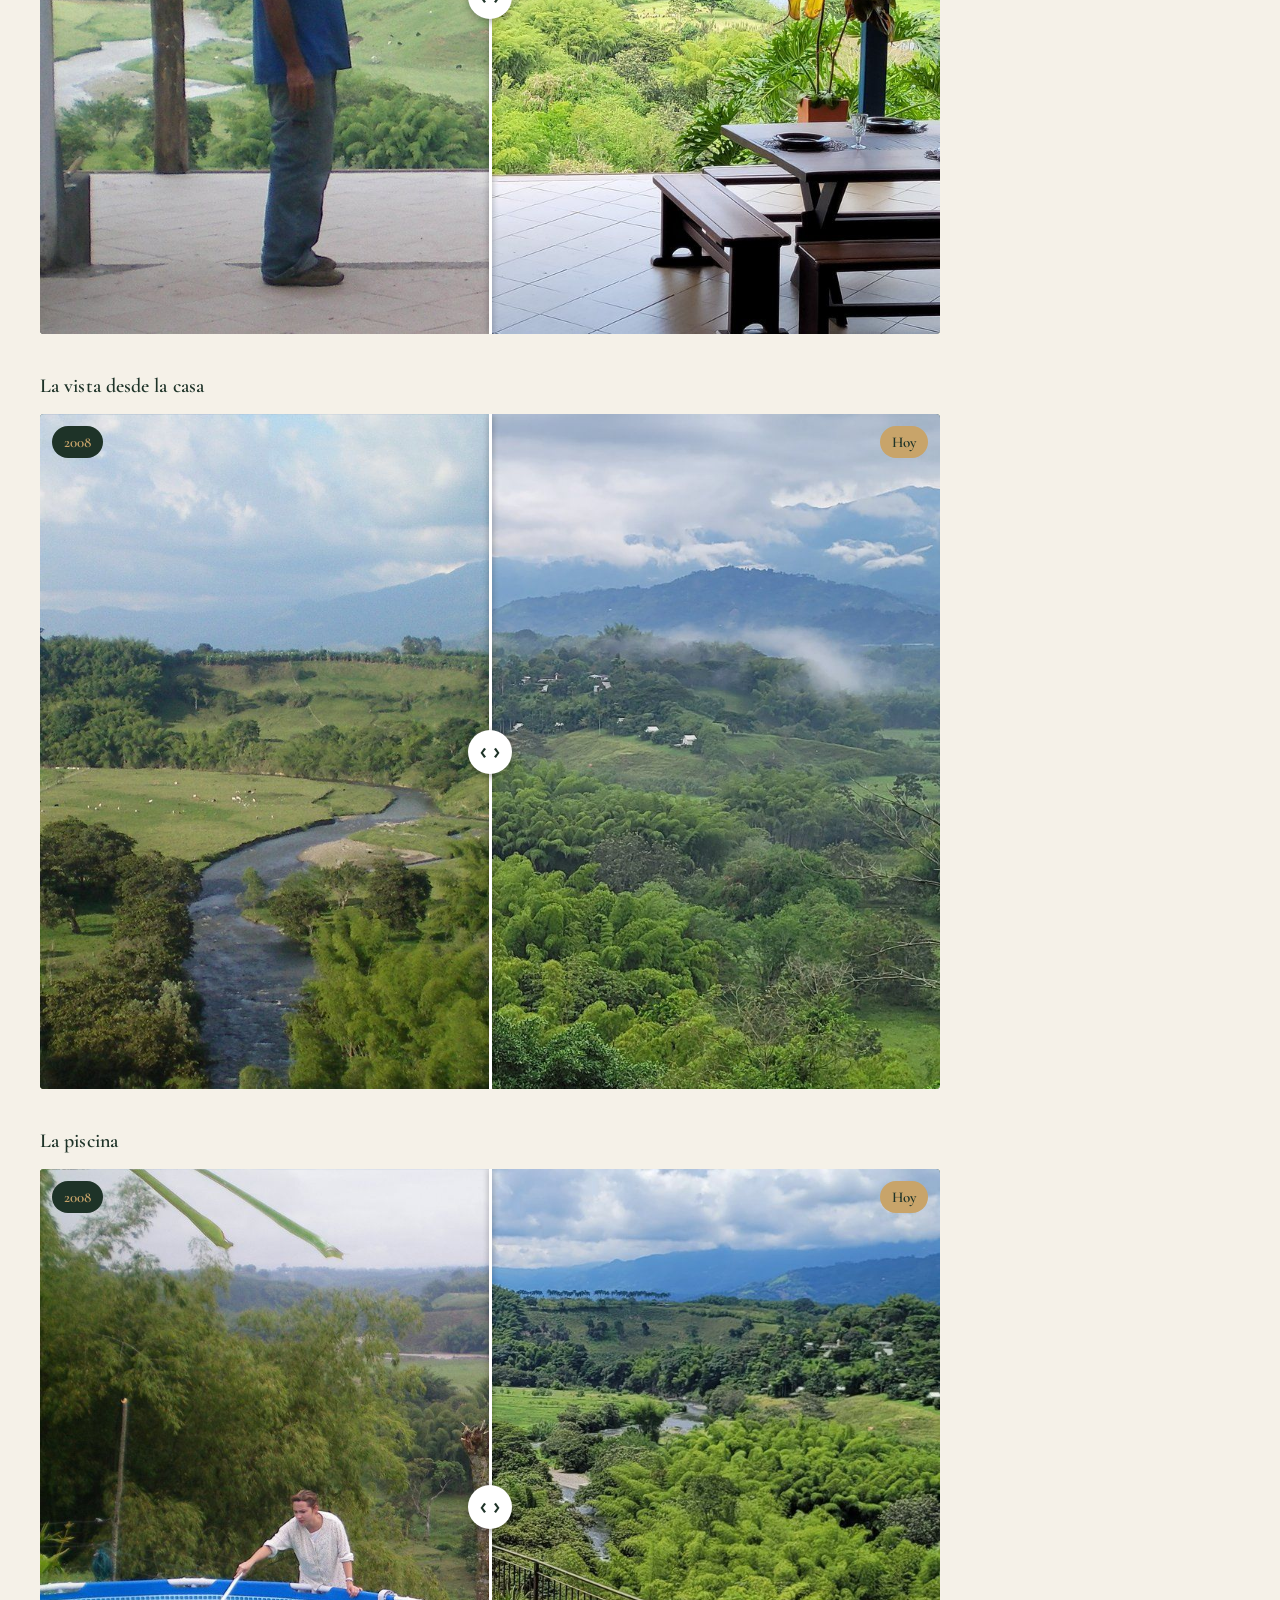
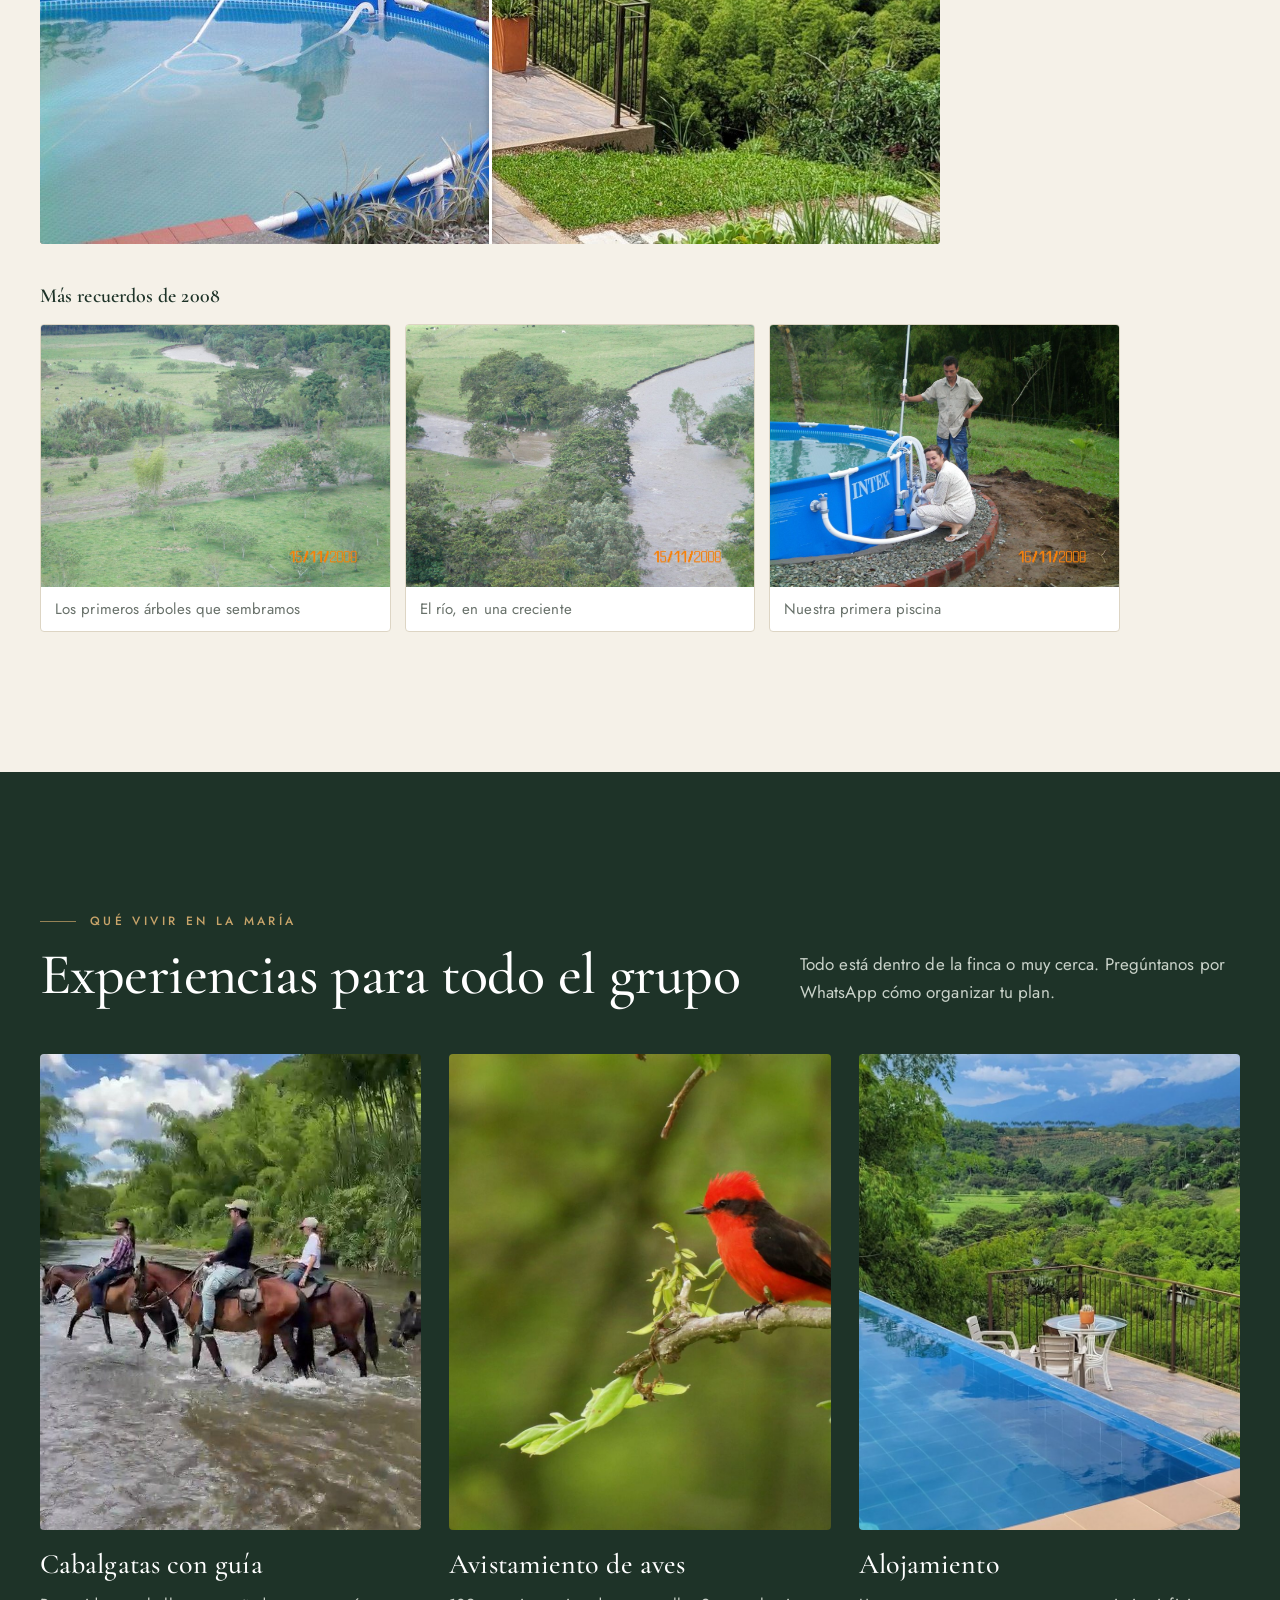
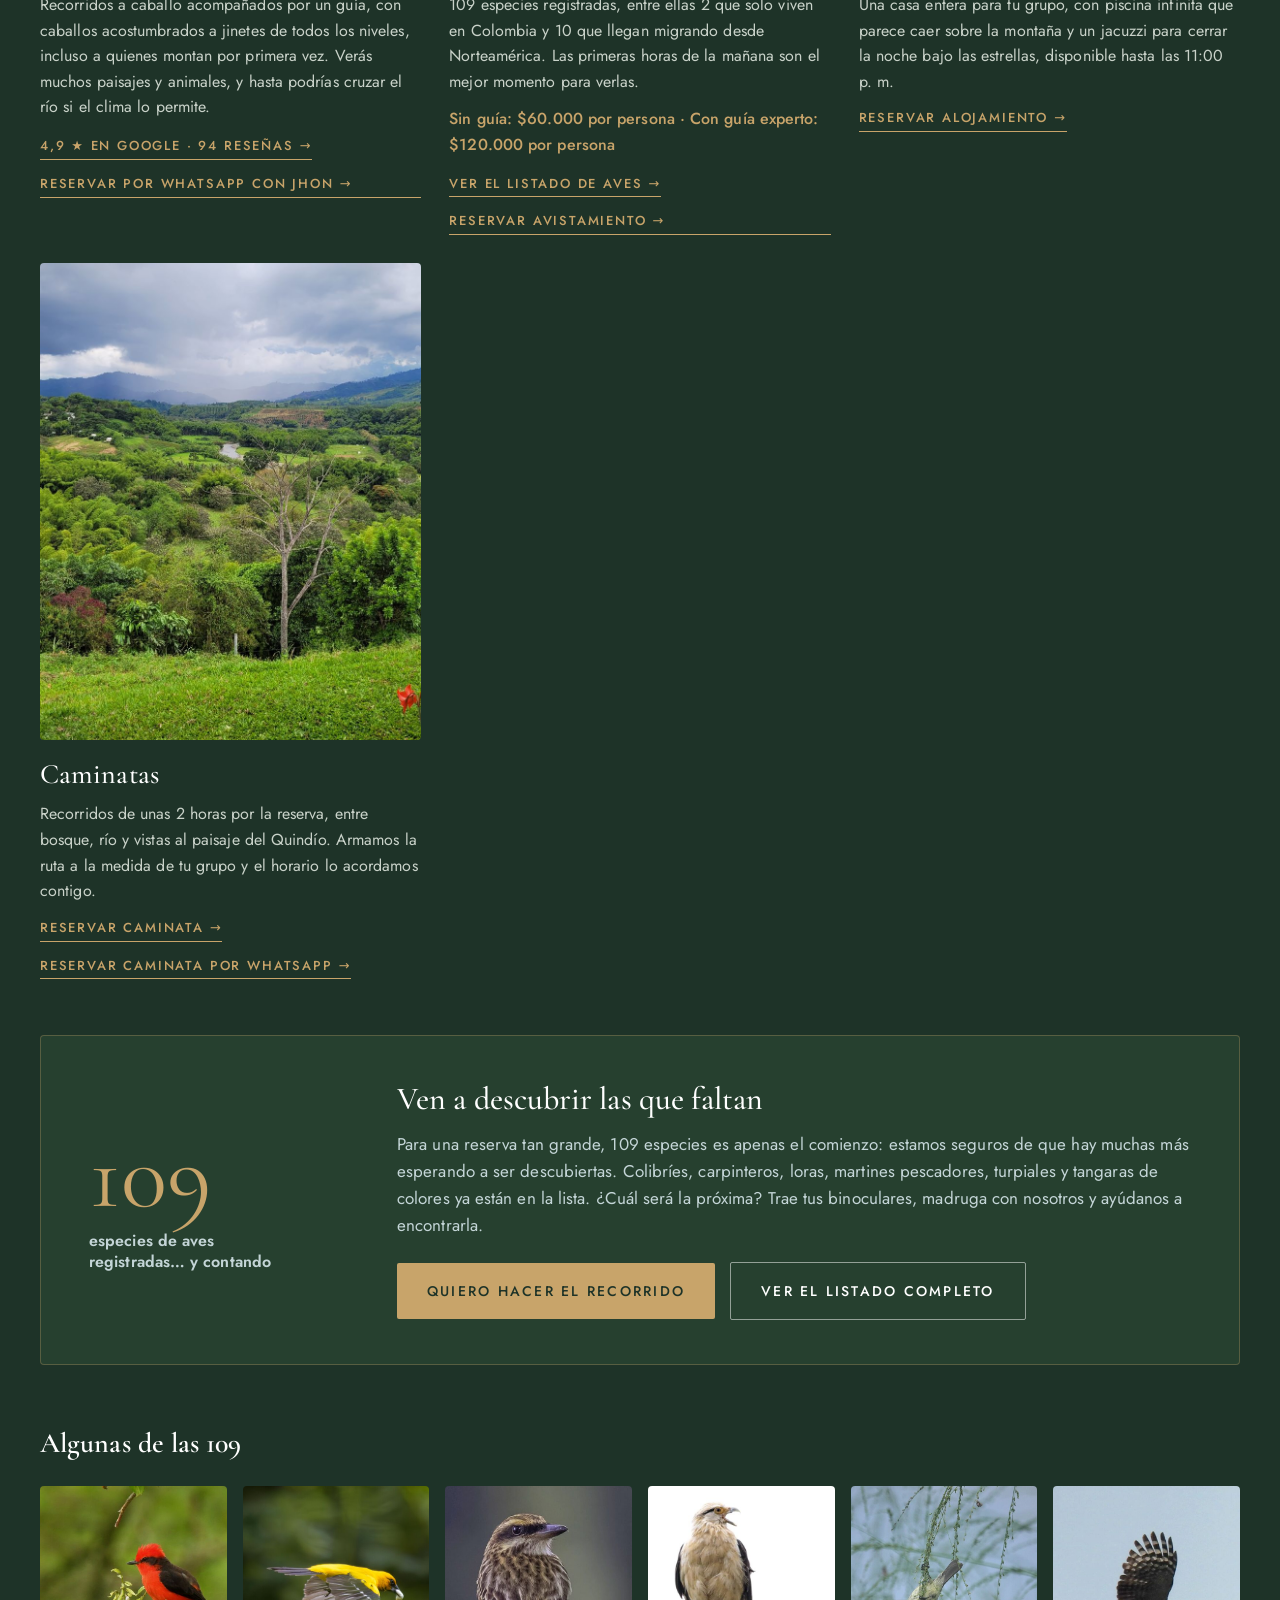
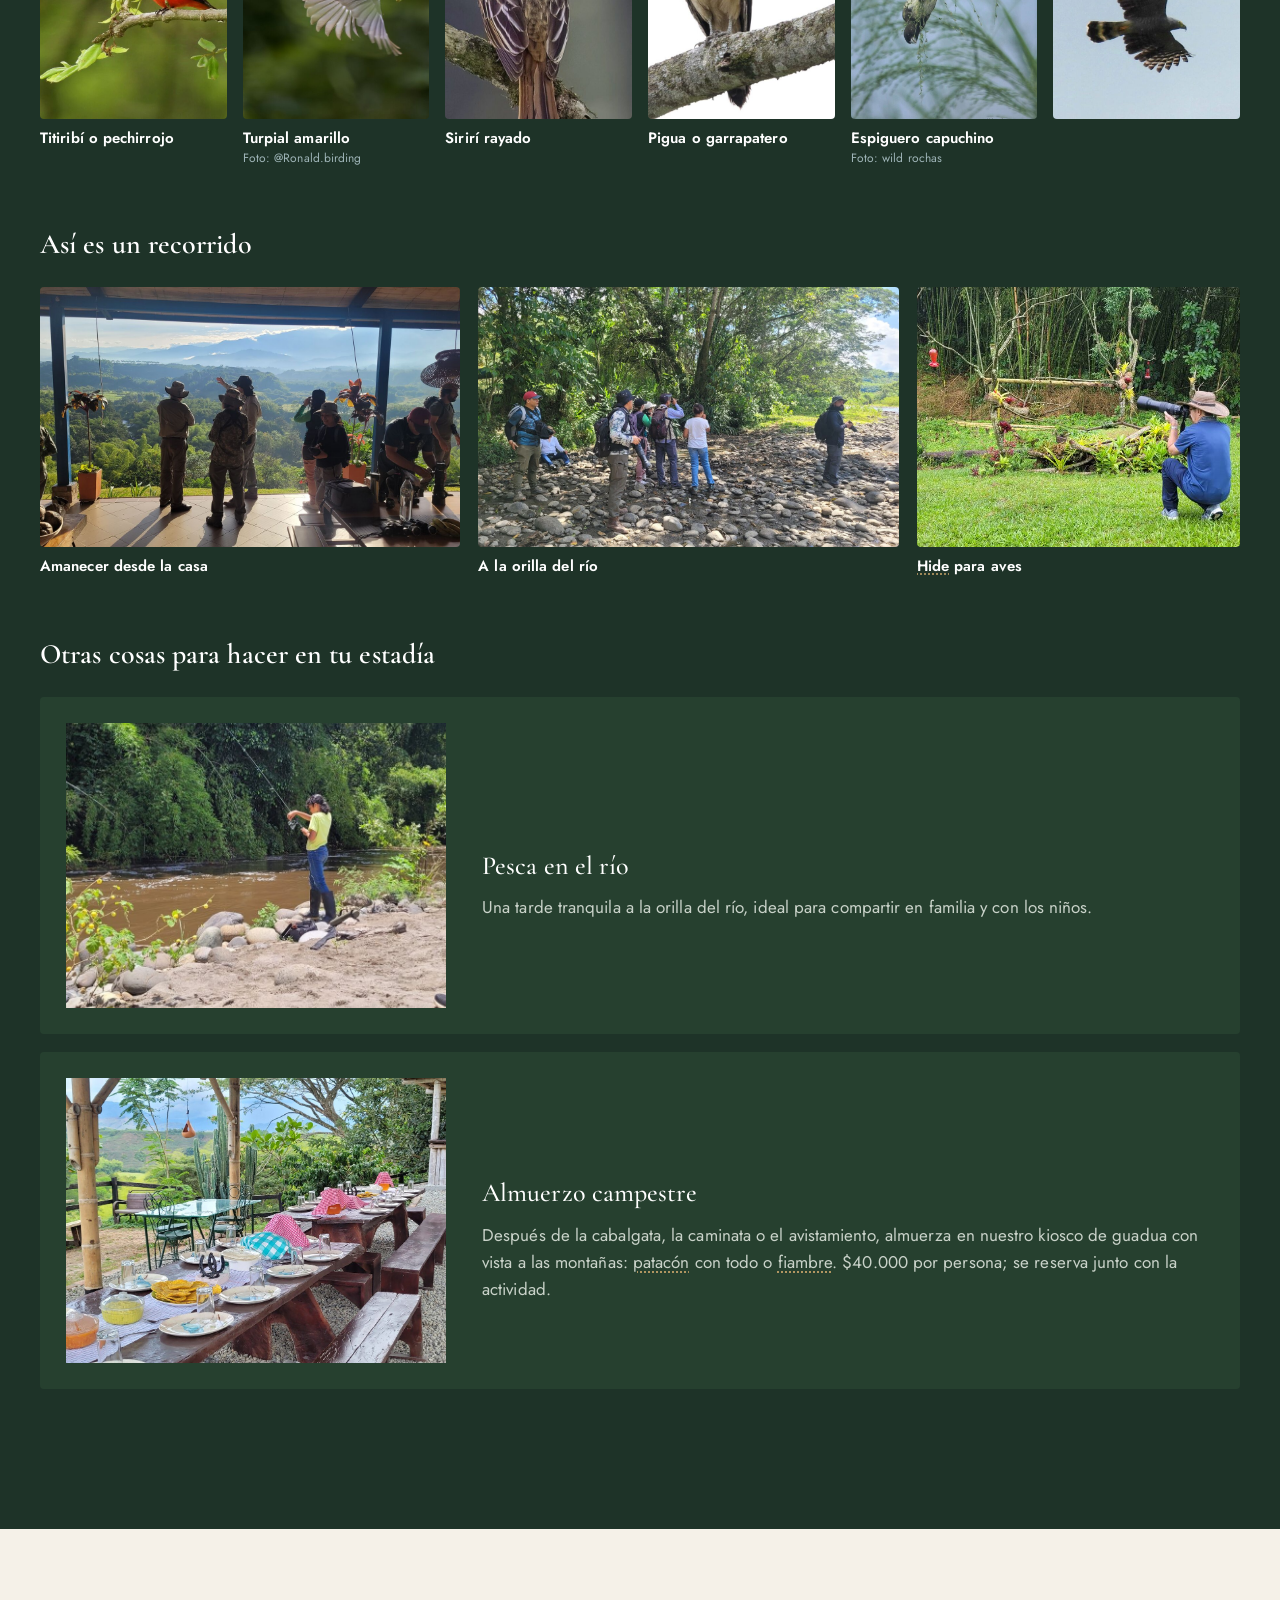
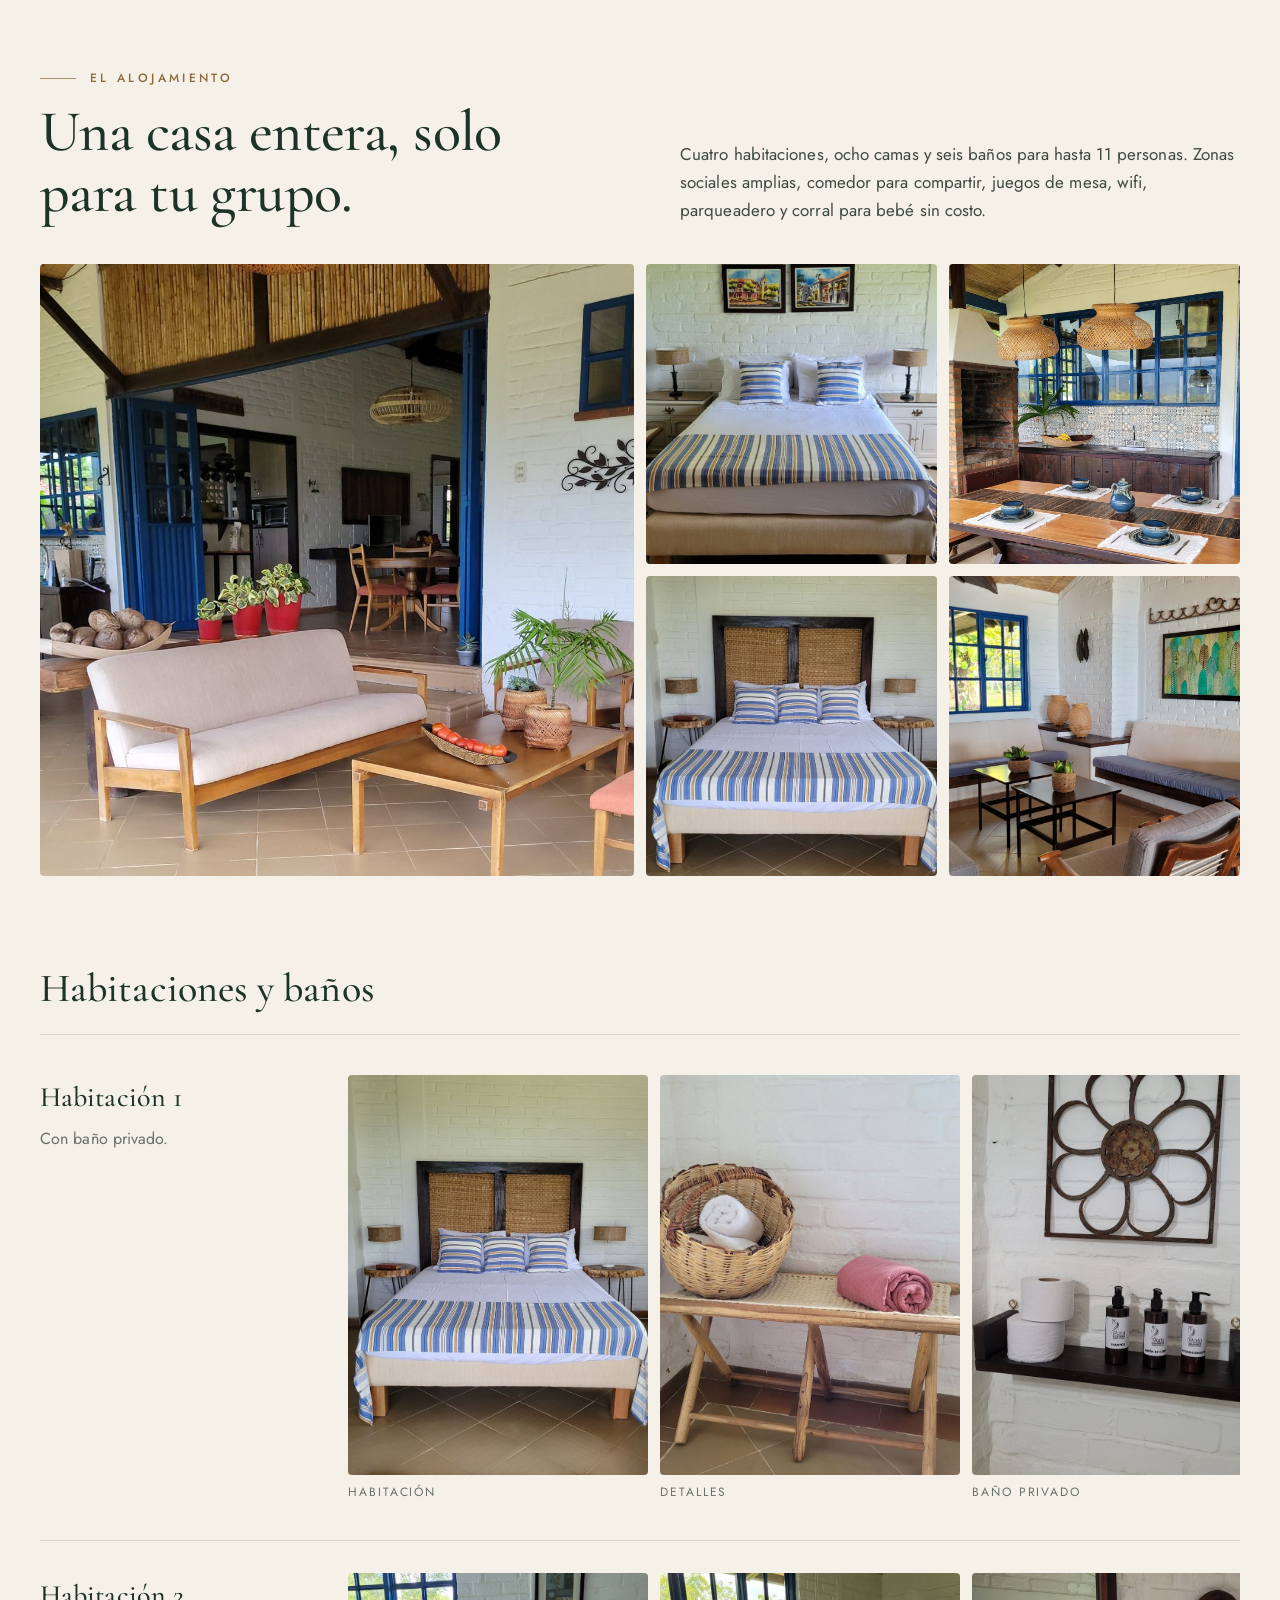
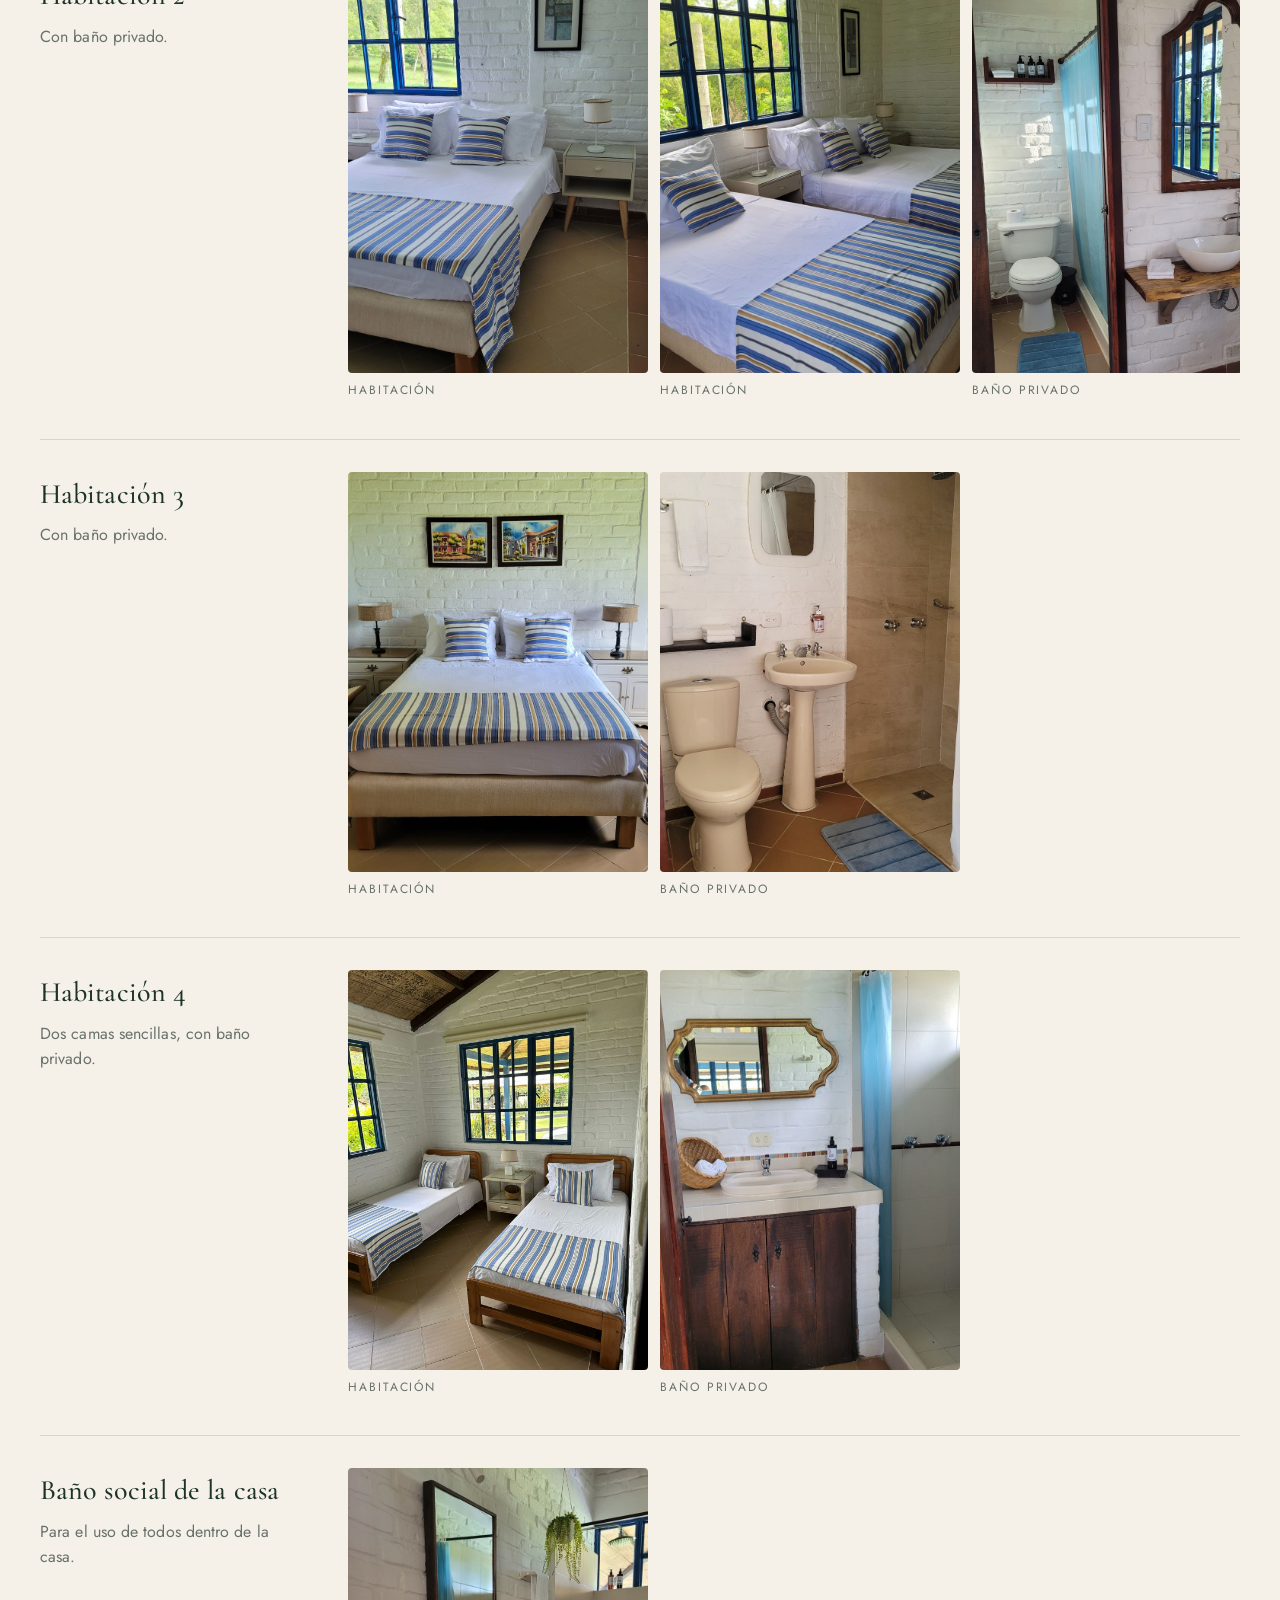
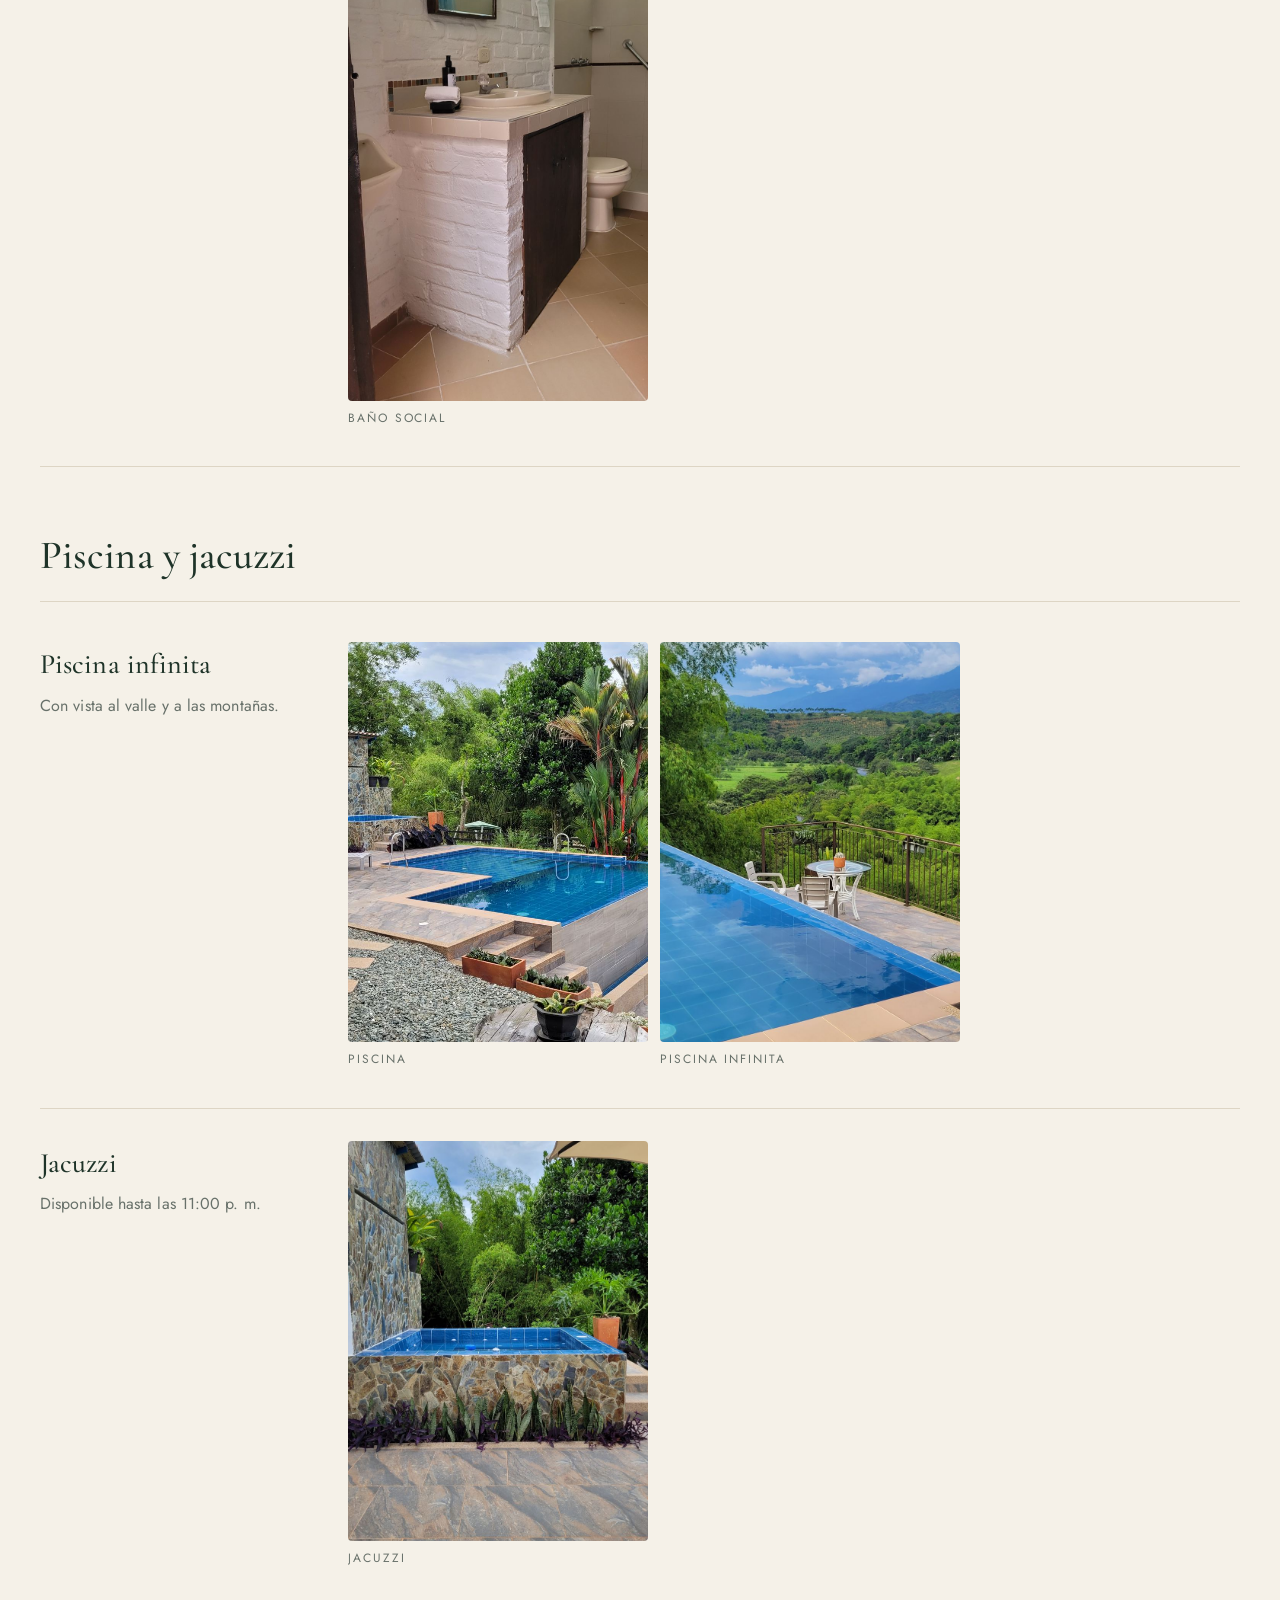
==== commit 36fe2435: "Foto de la sala en la galería de la casa Co-Authored-By: Claude Opus 5.5 <noreply@anthropic.com> Cla" ====
--- a/public/index.html
+++ b/public/index.html
@@ -301,7 +301,7 @@
       <div class="foto"><img src="img/habitacion-principal.jpg" alt="Habitación principal" loading="lazy"></div>
       <div class="foto"><img src="img/comedor.jpg" alt="Comedor y zona social" loading="lazy"></div>
       <div class="foto"><img src="img/habitacion-2.jpg" alt="Habitación" loading="lazy"></div>
-      <div class="foto"><img src="img/historia/terraza-hoy.jpg" alt="Terraza de la casa con comedor y vista a las montañas" loading="lazy"></div>
+      <div class="foto"><img src="img/sala.jpg" alt="Sala de la casa con ladrillo blanco, ventana azul y lámpara tejida" loading="lazy"></div>
     </div>
 
     <div class="espacios">
